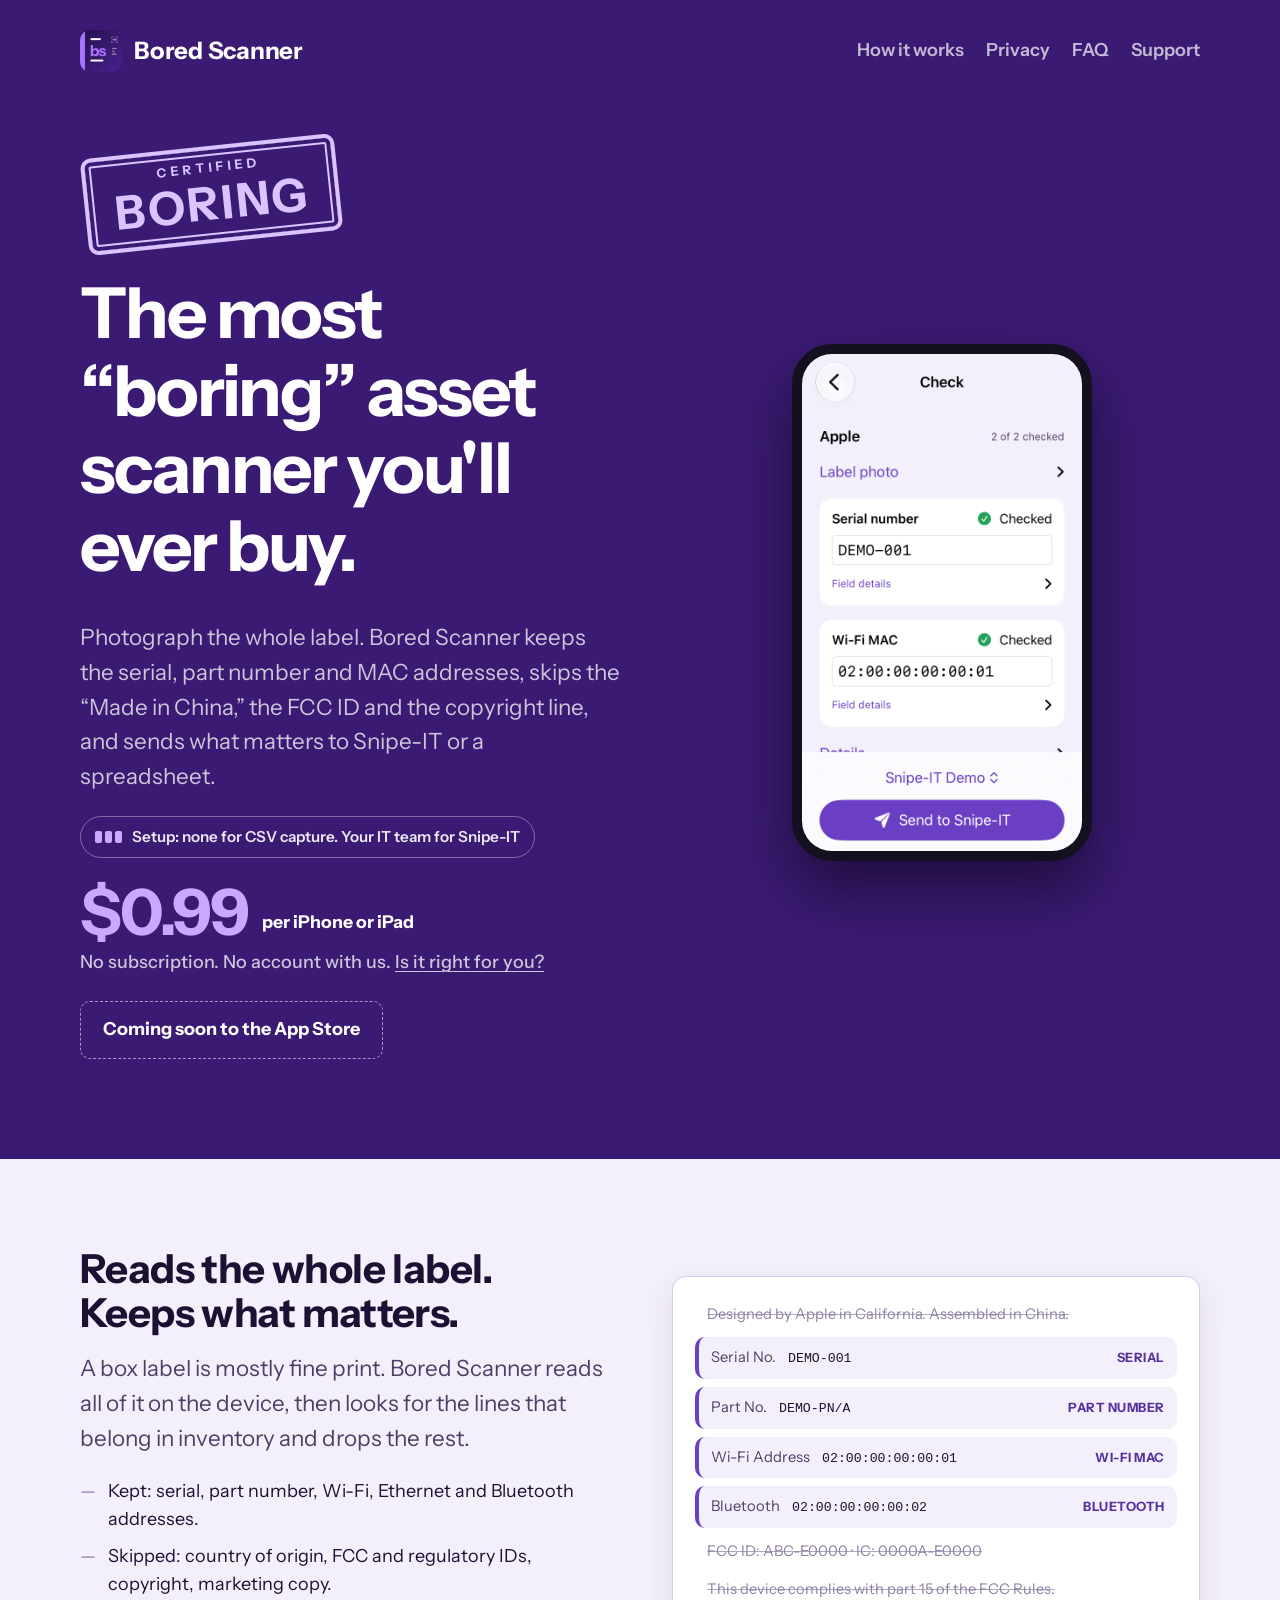
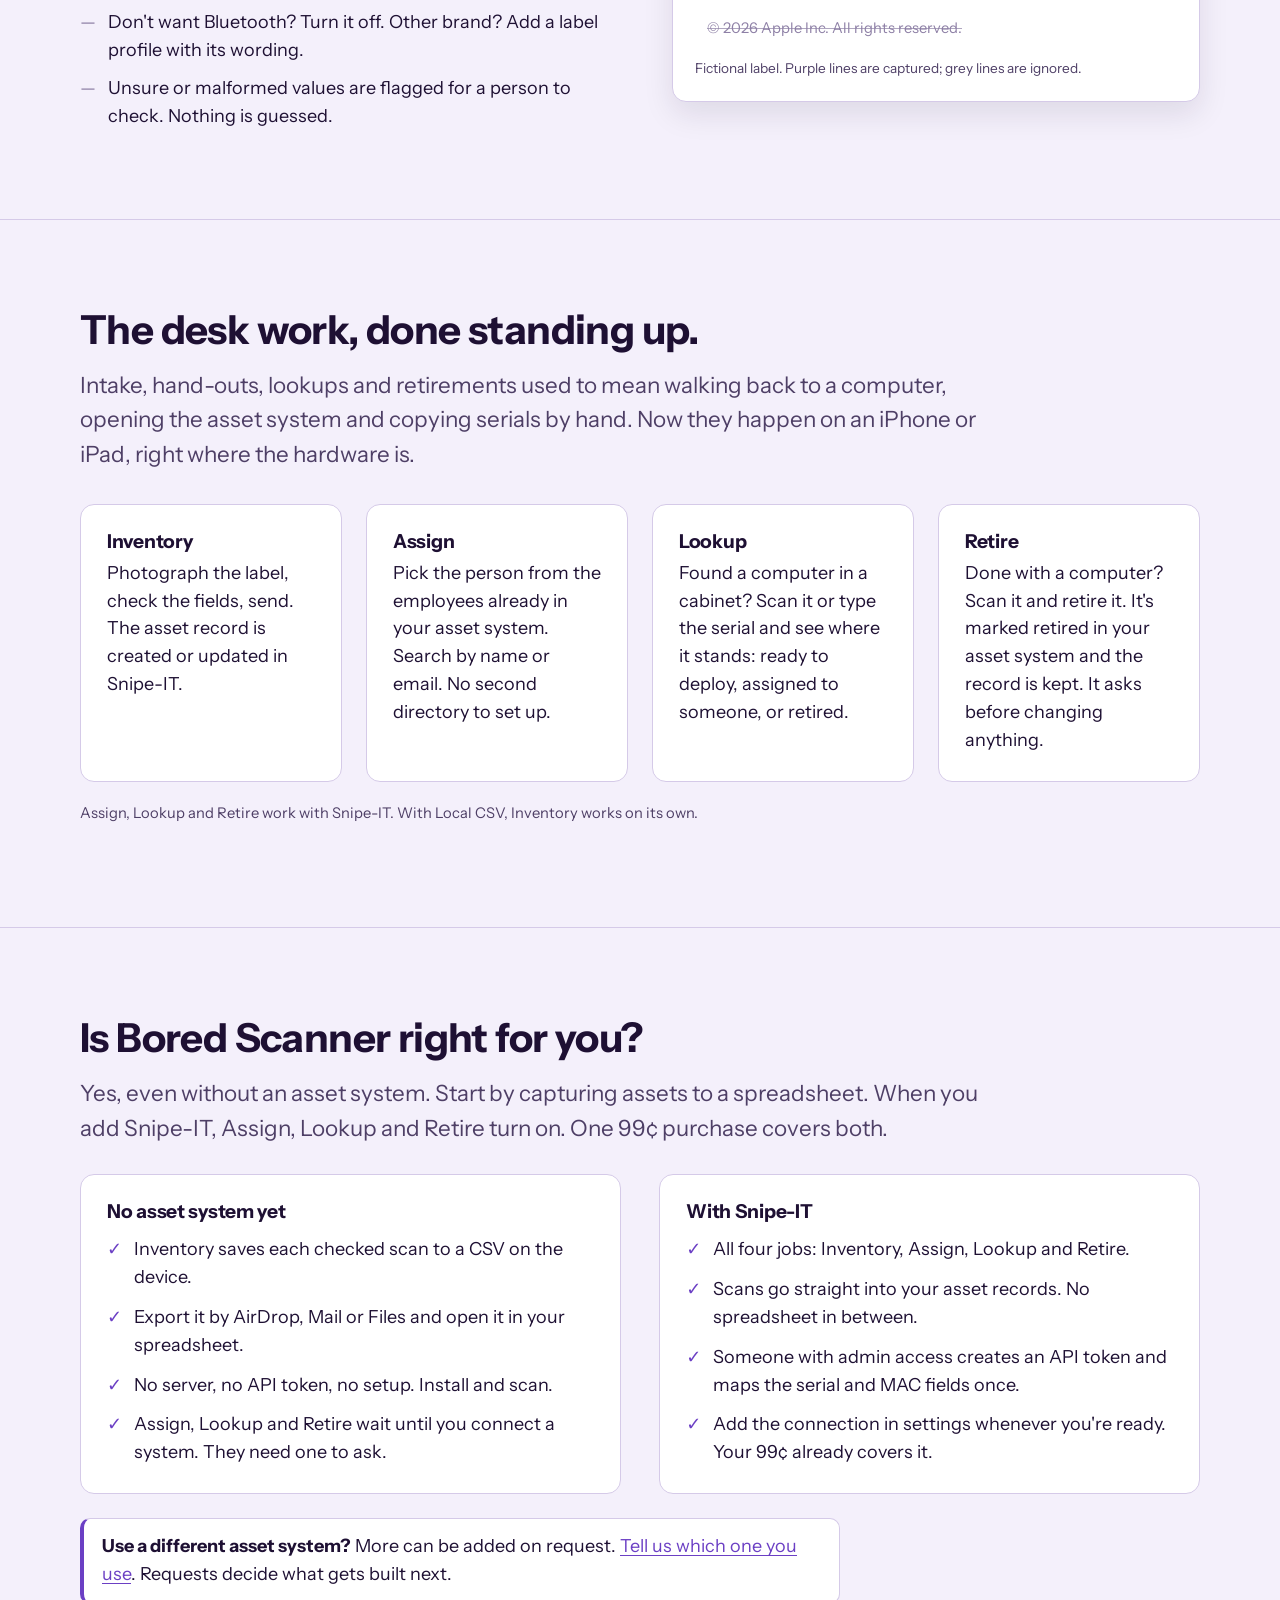
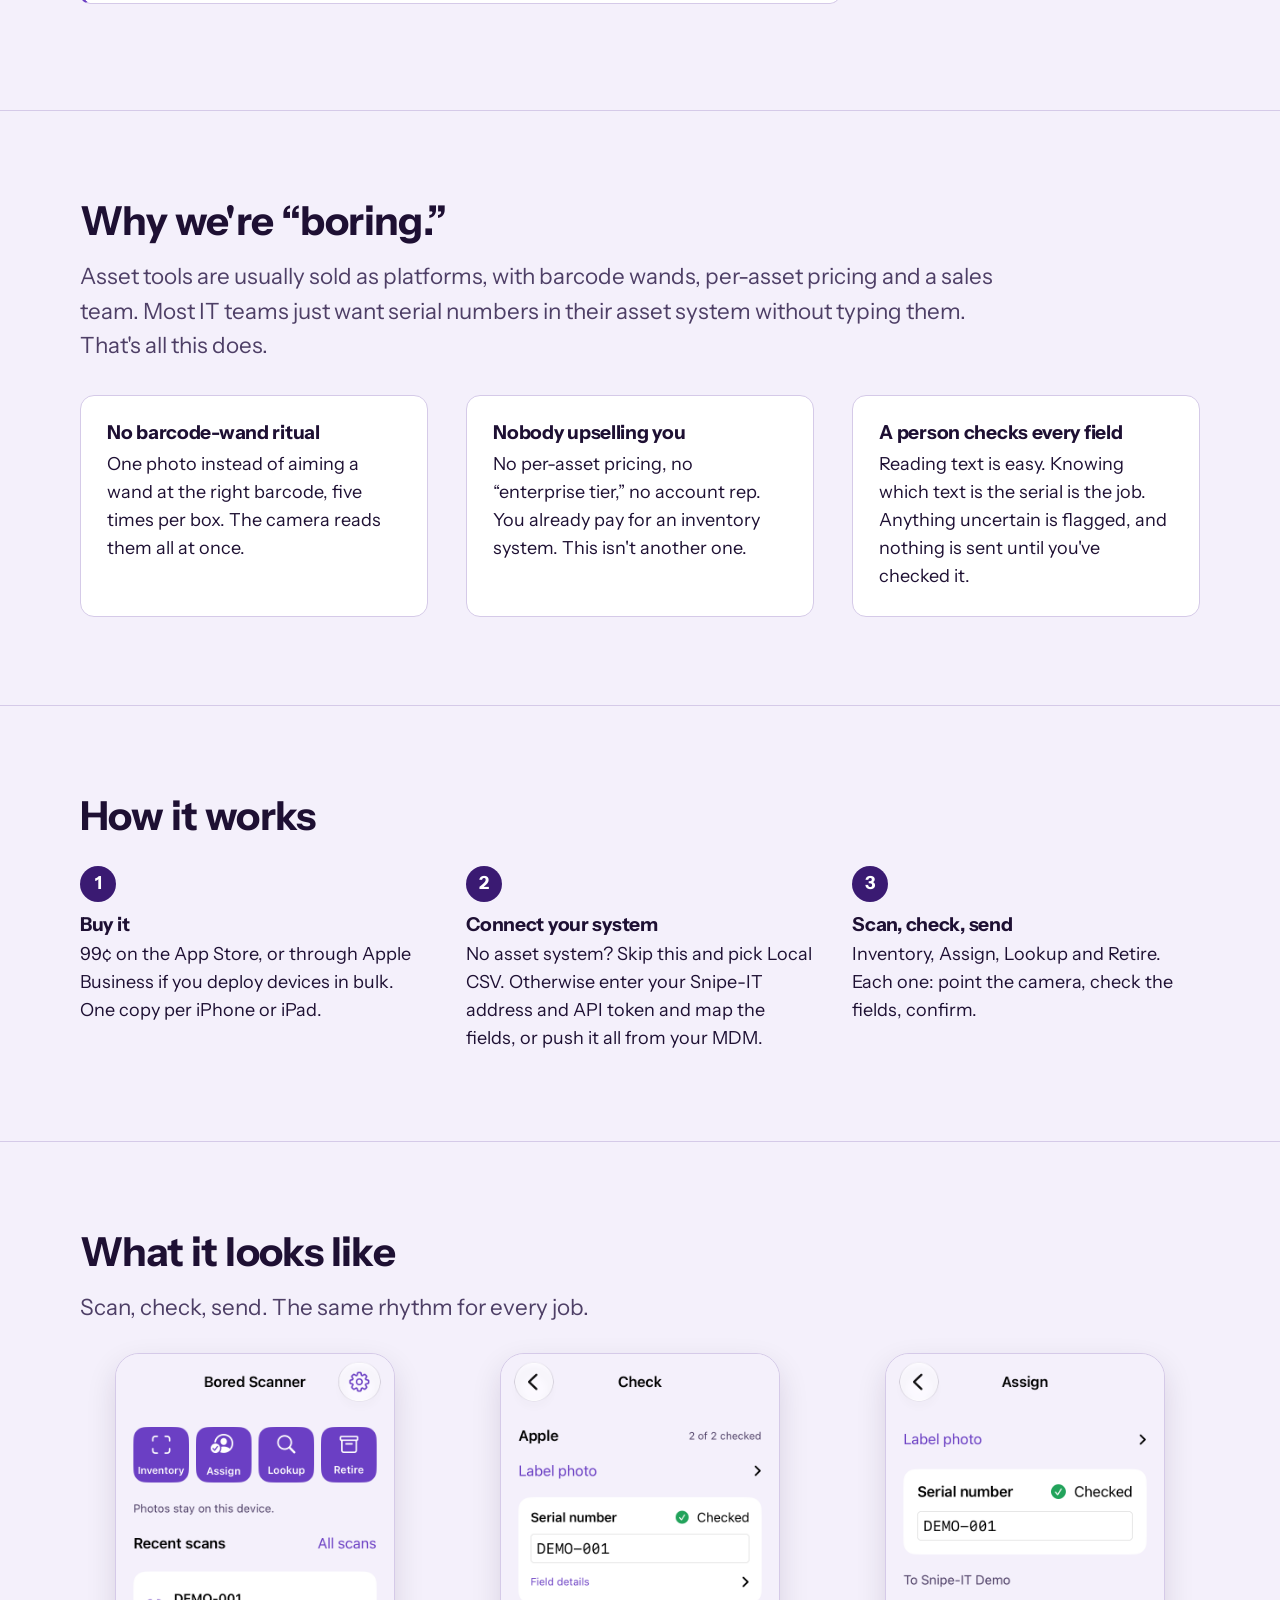
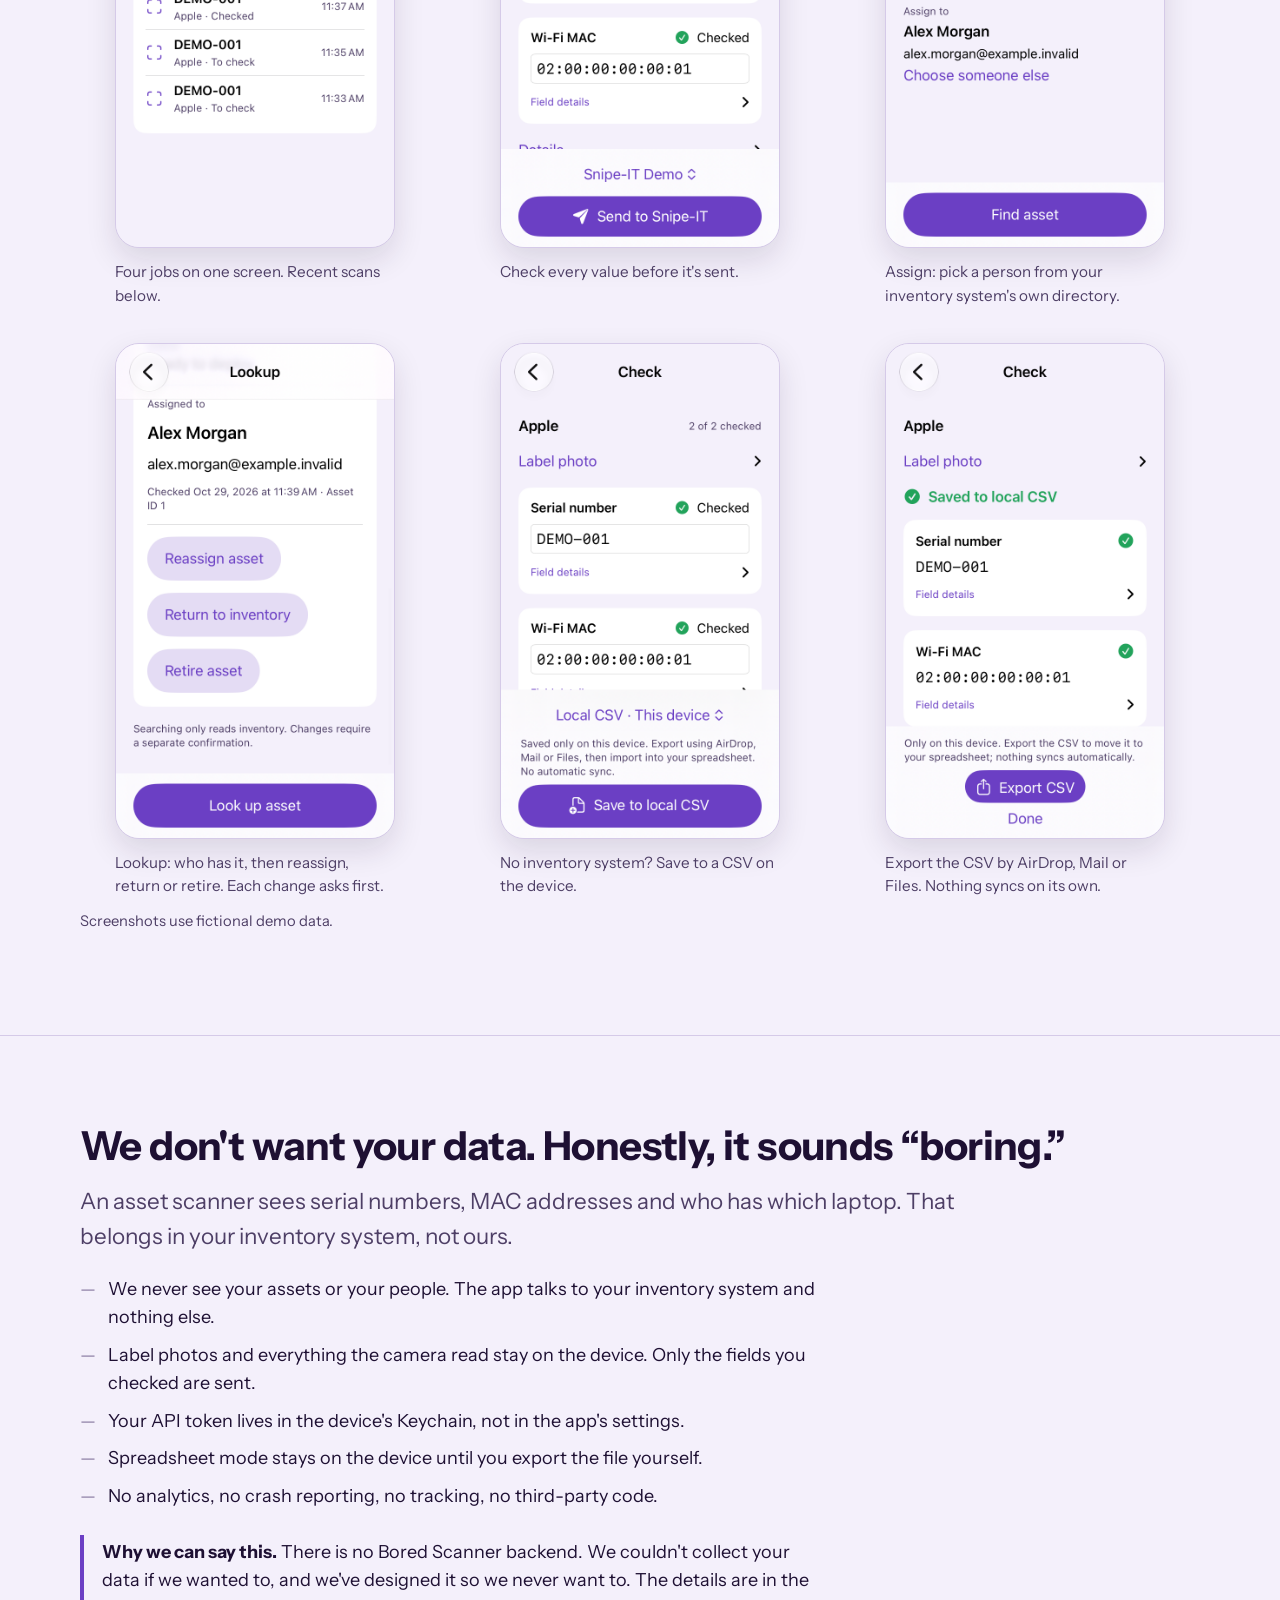
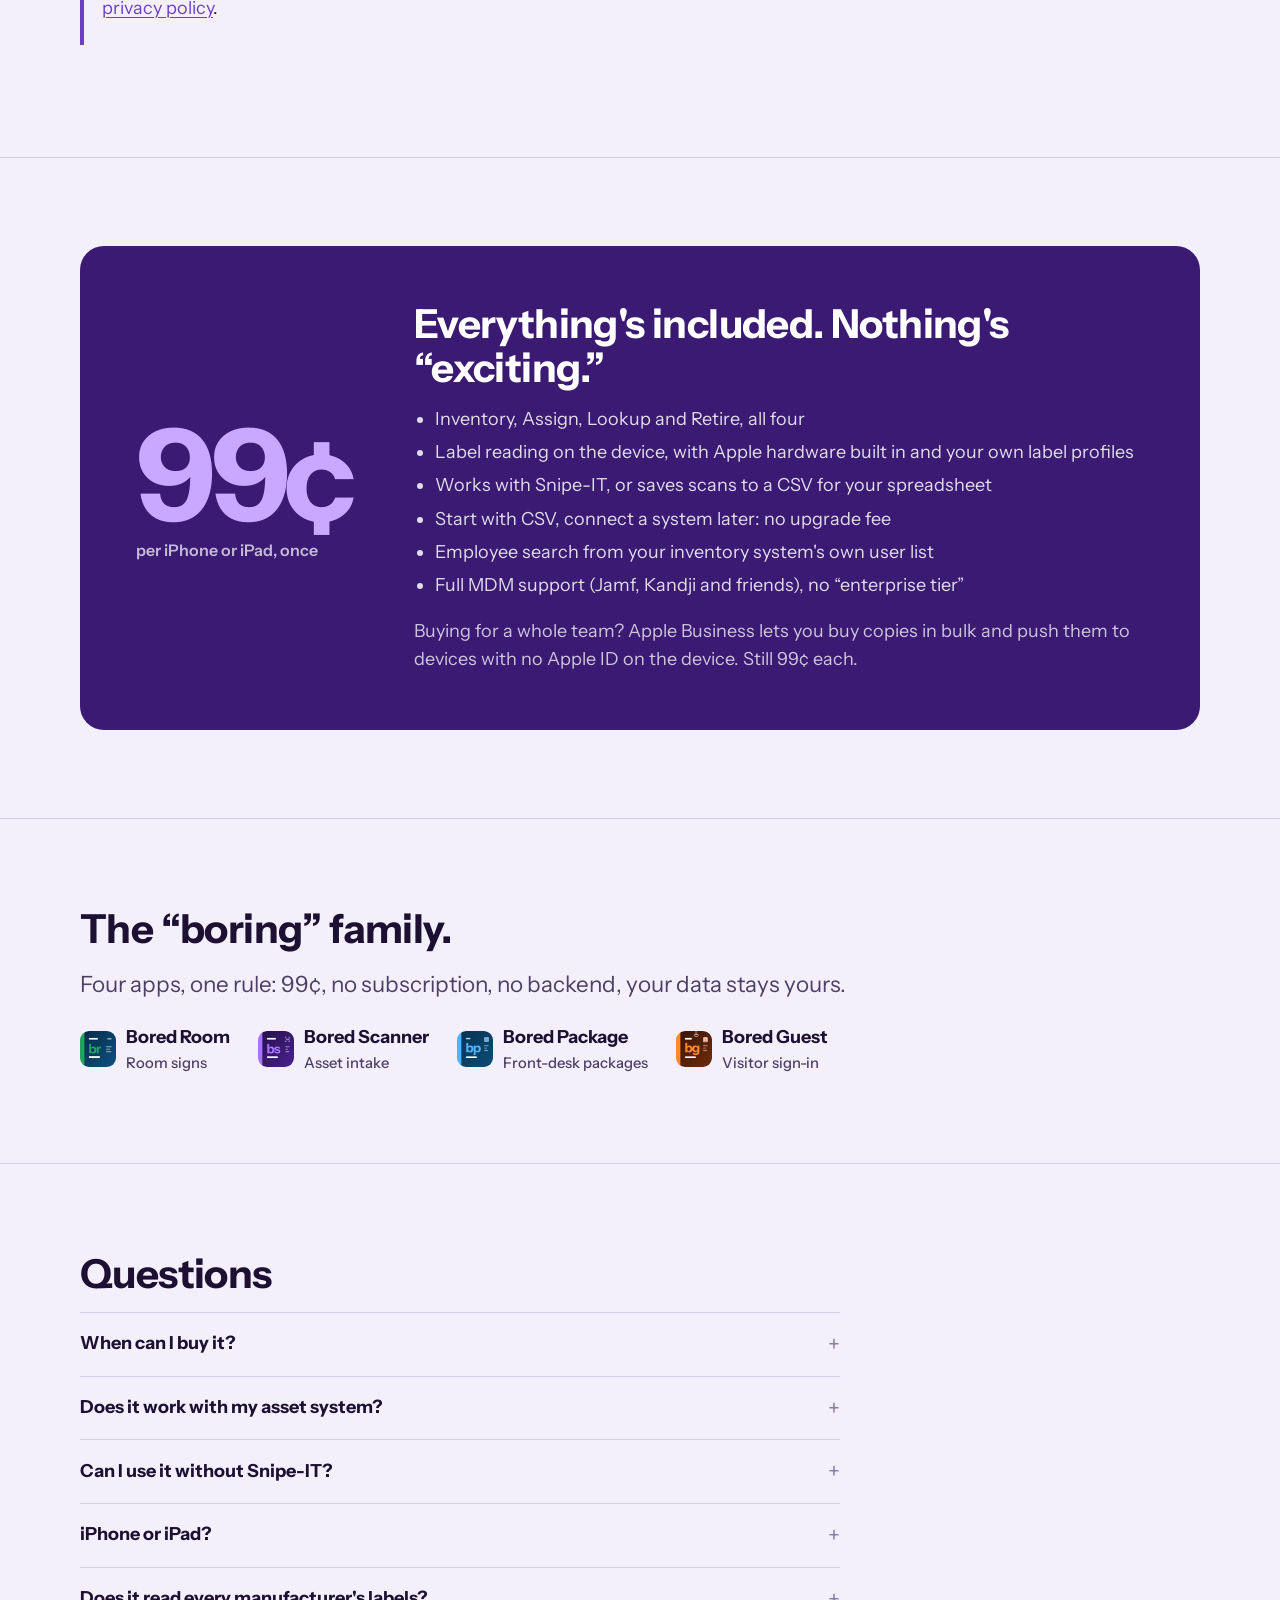
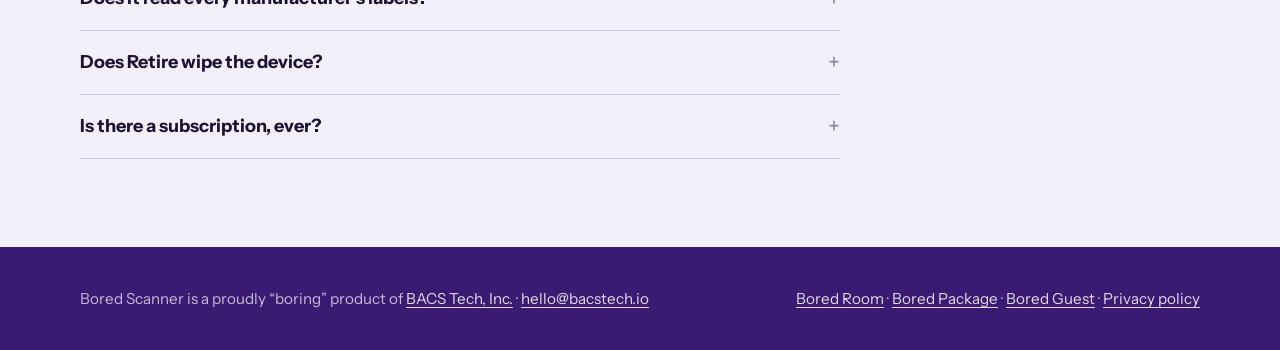
==== index.html @ 051311d1 "boredscanner.space: site as of 2026-10-29" ====
<!doctype html>
<html lang="en">
<head>
<meta charset="utf-8">
<meta name="viewport" content="width=device-width, initial-scale=1">
<title>Bored Scanner — the “boring” 99¢ asset scanner for iPhone and iPad</title>
<meta name="description" content="Photograph a device label. Bored Scanner keeps the serial, part number and MAC addresses, skips the fine print, and sends them to Snipe-IT or a spreadsheet. Proudly “boring”: 99¢, no subscription, no backend, no data collected.">
<meta property="og:type" content="website">
<meta property="og:site_name" content="Bored Scanner">
<meta property="og:url" content="https://boredscanner.space/">
<meta property="og:title" content="Bored Scanner — the “boring” 99¢ asset scanner for iPhone and iPad">
<meta property="og:description" content="Photograph a device label. Bored Scanner keeps the serial, part number and MAC addresses, skips the fine print, and sends them to Snipe-IT or a spreadsheet. Proudly “boring”: 99¢, no subscription, no backend, no data collected.">
<meta property="og:image" content="https://boredscanner.space/og-image.png">
<meta property="og:image:width" content="1200">
<meta property="og:image:height" content="630">
<meta property="og:image:alt" content="A device label with the serial and Wi-Fi MAC kept and the fine print crossed out, next to the headline The most boring asset scanner you&#x27;ll ever buy.">
<meta name="twitter:card" content="summary_large_image">
<meta name="theme-color" content="#3A1A72">
<link rel="preconnect" href="https://fonts.googleapis.com">
<link rel="preconnect" href="https://fonts.gstatic.com" crossorigin>
<link href="https://fonts.googleapis.com/css2?family=Instrument+Sans:wght@400;600;700&display=swap" rel="stylesheet">
<link rel="icon" type="image/png" sizes="64x64" href="favicon.png">
<link rel="apple-touch-icon" href="apple-touch-icon.png">
<link rel="stylesheet" href="style.css?v=4">
</head>
<body>

<header class="hero">
  <div class="wrap" style="display:block">
    <div class="top">
      <a class="brand" href="/"><img src="mark.png" alt="" width="30" height="30"> Bored Scanner</a>
      <nav class="nav">
        <a href="#how">How it works</a>
        <a href="#privacy">Privacy</a>
        <a href="#faq">FAQ</a>
        <a href="https://boredsoftware.space/support/scanner.html">Support</a>
      </nav>
    </div>
  </div>
  <div class="wrap" style="margin-top: clamp(24px, 5vw, 56px)">
    <div>
      <div class="stamp" role="img" aria-label="Certified boring"><span class="stamp-top">Certified</span><span class="stamp-main">Boring</span></div>
      <h1>The most “boring” asset scanner you'll ever buy.</h1>
      <p class="lede">Photograph the whole label. Bored Scanner keeps the serial, part number and MAC addresses, skips the “Made in China,” the FCC ID and the copyright line, and sends what matters to Snipe-IT or a spreadsheet.</p>
      <div class="setup-badge"><span class="lvl" aria-hidden="true"><i class="on"></i><i class="on"></i><i class="on"></i></span>Setup: none for CSV capture. Your IT team for Snipe-IT</div>
      <div class="price-tag"><b>$0.99</b><span class="per">per iPhone or iPad</span><span class="fine">No subscription. No account with us. <a href="#fit" style="color:inherit">Is it right for you?</a></span></div>
      <div class="cta-row">
        <span class="soon">Coming soon to the App Store</span>
      </div>
    </div>
    <figure class="phone"><img src="screens/02-check-and-send.png" width="320" height="568" alt="Bored Scanner review screen with a demo serial and Wi-Fi MAC marked Checked, a destination selector and Send to Snipe-IT."></figure>
  </div>
</header>

<main>

<section id="label">
  <div class="wrap label-split">
    <div>
      <h2>Reads the whole label. Keeps what matters.</h2>
      <p class="lede">A box label is mostly fine print. Bored Scanner reads all of it on the device, then looks for the lines that belong in inventory and drops the rest.</p>
      <ul class="nots">
        <li>Kept: serial, part number, Wi-Fi, Ethernet and Bluetooth addresses.</li>
        <li>Skipped: country of origin, FCC and regulatory IDs, copyright, marketing copy.</li>
        <li>Don't want Bluetooth? Turn it off. Other brand? Add a label profile with its wording.</li>
        <li>Unsure or malformed values are flagged for a person to check. Nothing is guessed.</li>
      </ul>
    </div>
    <figure class="label-card" aria-label="Example device label. Serial, part number, Wi-Fi and Bluetooth lines are kept; origin, FCC ID and copyright lines are skipped.">
      <div class="skip">Designed by Apple in California. Assembled in China.</div>
      <div class="keep"><span>Serial No.</span><code>DEMO-001</code><b>Serial</b></div>
      <div class="keep"><span>Part No.</span><code>DEMO-PN/A</code><b>Part number</b></div>
      <div class="keep"><span>Wi-Fi Address</span><code>02:00:00:00:00:01</code><b>Wi-Fi MAC</b></div>
      <div class="keep"><span>Bluetooth</span><code>02:00:00:00:00:02</code><b>Bluetooth</b></div>
      <div class="skip">FCC ID: ABC-E0000 · IC: 0000A-E0000</div>
      <div class="skip">This device complies with part 15 of the FCC Rules.</div>
      <div class="skip">© 2026 Apple Inc. All rights reserved.</div>
      <figcaption>Fictional label. Purple lines are captured; grey lines are ignored.</figcaption>
    </figure>
  </div>
</section>

<section id="jobs">
  <div class="wrap">
    <h2>The desk work, done standing up.</h2>
    <p class="lede">Intake, hand-outs, lookups and retirements used to mean walking back to a computer, opening the asset system and copying serials by hand. Now they happen on an iPhone or iPad, right where the hardware is.</p>
    <div class="grid-4">
      <div class="card">
        <h3>Inventory</h3>
        <p>Photograph the label, check the fields, send. The asset record is created or updated in Snipe-IT.</p>
      </div>
      <div class="card">
        <h3>Assign</h3>
        <p>Pick the person from the employees already in your asset system. Search by name or email. No second directory to set up.</p>
      </div>
      <div class="card">
        <h3>Lookup</h3>
        <p>Found a computer in a cabinet? Scan it or type the serial and see where it stands: ready to deploy, assigned to someone, or retired.</p>
      </div>
      <div class="card">
        <h3>Retire</h3>
        <p>Done with a computer? Scan it and retire it. It's marked retired in your asset system and the record is kept. It asks before changing anything.</p>
      </div>
    </div>
    <p class="small" style="margin-top:20px">Assign, Lookup and Retire work with Snipe-IT. With Local CSV, Inventory works on its own.</p>
  </div>
</section>

<section id="fit" class="fit">
  <div class="wrap">
    <h2>Is Bored Scanner right for you?</h2>
    <p class="lede">Yes, even without an asset system. Start by capturing assets to a spreadsheet. When you add Snipe-IT, Assign, Lookup and Retire turn on. One 99¢ purchase covers both.</p>
    <div class="grid-2">
      <div class="card yes">
        <h3>No asset system yet</h3>
        <ul>
          <li><span>Inventory saves each checked scan to a CSV on the device.</span></li>
          <li><span>Export it by AirDrop, Mail or Files and open it in your spreadsheet.</span></li>
          <li><span>No server, no API token, no setup. Install and scan.</span></li>
          <li><span>Assign, Lookup and Retire wait until you connect a system. They need one to ask.</span></li>
        </ul>
      </div>
      <div class="card yes">
        <h3>With Snipe-IT</h3>
        <ul>
          <li><span>All four jobs: Inventory, Assign, Lookup and Retire.</span></li>
          <li><span>Scans go straight into your asset records. No spreadsheet in between.</span></li>
          <li><span>Someone with admin access creates an API token and maps the serial and MAC fields once.</span></li>
          <li><span>Add the connection in settings whenever you're ready. Your 99¢ already covers it.</span></li>
        </ul>
      </div>
    </div>
    <div class="note" style="margin-top:24px">
      <p><strong>Use a different asset system?</strong> More can be added on request. <a href="mailto:hello@bacstech.io?subject=Bored%20Scanner%3A%20please%20add%20my%20asset%20system">Tell us which one you use</a>. Requests decide what gets built next.</p>
    </div>
  </div>
</section>

<section id="why">
  <div class="wrap">
    <h2>Why we're “boring.”</h2>
    <p class="lede">Asset tools are usually sold as platforms, with barcode wands, per-asset pricing and a sales team. Most IT teams just want serial numbers in their asset system without typing them. That's all this does.</p>
    <div class="grid-3" style="margin-top:32px">
      <div class="card">
        <h3>No barcode-wand ritual</h3>
        <p>One photo instead of aiming a wand at the right barcode, five times per box. The camera reads them all at once.</p>
      </div>
      <div class="card">
        <h3>Nobody upselling you</h3>
        <p>No per-asset pricing, no “enterprise tier,” no account rep. You already pay for an inventory system. This isn't another one.</p>
      </div>
      <div class="card">
        <h3>A person checks every field</h3>
        <p>Reading text is easy. Knowing which text is the serial is the job. Anything uncertain is flagged, and nothing is sent until you've checked it.</p>
      </div>
    </div>
  </div>
</section>

<section id="how">
  <div class="wrap">
    <h2>How it works</h2>
    <ol class="steps">
      <li>
        <h3>Buy it</h3>
        <p>99¢ on the App Store, or through Apple Business if you deploy devices in bulk. One copy per iPhone or iPad.</p>
      </li>
      <li>
        <h3>Connect your system</h3>
        <p>No asset system? Skip this and pick Local CSV. Otherwise enter your Snipe-IT address and API token and map the fields, or push it all from your MDM.</p>
      </li>
      <li>
        <h3>Scan, check, send</h3>
        <p>Inventory, Assign, Lookup and Retire. Each one: point the camera, check the fields, confirm.</p>
      </li>
    </ol>
  </div>
</section>

<section id="screens">
  <div class="wrap">
    <h2>What it looks like</h2>
    <p class="lede">Scan, check, send. The same rhythm for every job.</p>
    <ul class="shots">
      <li><img src="screens/01-home.png" width="320" height="568" loading="lazy" alt="Bored Scanner home screen with four purple buttons, Inventory, Assign, Lookup and Retire, and demo recent scans."><p>Four jobs on one screen. Recent scans below.</p></li>
      <li><img src="screens/02-check-and-send.png" width="320" height="568" loading="lazy" alt="Review screen with a demo serial and Wi-Fi MAC marked Checked and a Send to Snipe-IT button."><p>Check every value before it's sent.</p></li>
      <li><img src="screens/03-assign.png" width="320" height="568" loading="lazy" alt="Assign screen with a checked demo serial and a fictional employee selected."><p>Assign: pick a person from your inventory system's own directory.</p></li>
      <li><img src="screens/05-lookup-actions.png" width="320" height="568" loading="lazy" alt="Lookup result for a demo laptop with a fictional assignee and buttons to reassign, return to inventory or retire."><p>Lookup: who has it, then reassign, return or retire. Each change asks first.</p></li>
      <li><img src="screens/06-local-csv.png" width="320" height="568" loading="lazy" alt="Review screen with Local CSV selected, a local-only notice and a Save to local CSV button."><p>No inventory system? Save to a CSV on the device.</p></li>
      <li><img src="screens/07-export-csv.png" width="320" height="568" loading="lazy" alt="Saved local CSV screen with demo fields and an Export CSV button."><p>Export the CSV by AirDrop, Mail or Files. Nothing syncs on its own.</p></li>
    </ul>
    <p class="small">Screenshots use fictional demo data.</p>
  </div>
</section>

<section id="privacy">
  <div class="wrap">
    <h2>We don't want your data. Honestly, it sounds “boring.”</h2>
    <p class="lede">An asset scanner sees serial numbers, MAC addresses and who has which laptop. That belongs in your inventory system, not ours.</p>
    <ul class="nots">
      <li>We never see your assets or your people. The app talks to your inventory system and nothing else.</li>
      <li>Label photos and everything the camera read stay on the device. Only the fields you checked are sent.</li>
      <li>Your API token lives in the device's Keychain, not in the app's settings.</li>
      <li>Spreadsheet mode stays on the device until you export the file yourself.</li>
      <li>No analytics, no crash reporting, no tracking, no third-party code.</li>
    </ul>
    <div class="plain">
      <p><strong>Why we can say this.</strong> There is no Bored Scanner backend. We couldn't collect your data if we wanted to, and we've designed it so we never want to. The details are in the <a href="privacy.html">privacy policy</a>.</p>
    </div>
  </div>
</section>

<section id="pricing">
  <div class="wrap">
    <div class="pricing">
      <div class="big">99¢<small>per iPhone or iPad, once</small></div>
      <div>
        <h2 style="color:#fff">Everything's included. Nothing's “exciting.”</h2>
        <ul>
          <li>Inventory, Assign, Lookup and Retire, all four</li>
          <li>Label reading on the device, with Apple hardware built in and your own label profiles</li>
          <li>Works with Snipe-IT, or saves scans to a CSV for your spreadsheet</li>
          <li>Start with CSV, connect a system later: no upgrade fee</li>
          <li>Employee search from your inventory system's own user list</li>
          <li>Full MDM support (Jamf, Kandji and friends), no “enterprise tier”</li>
        </ul>
        <p style="margin:18px 0 0">Buying for a whole team? Apple Business lets you buy copies in bulk and push them to devices with no Apple ID on the device. Still 99¢ each.</p>
      </div>
    </div>
  </div>
</section>

<section id="family">
  <div class="wrap">
    <h2>The “boring” family.</h2>
    <p class="lede">Four apps, one rule: 99¢, no subscription, no backend, your data stays yours.</p>
    <ul class="family">
      <li><a href="https://boredroom.space"><img src="family-boredroom.png" alt="" width="36" height="36"><span>Bored Room<small>Room signs</small></span></a></li>
      <li><a href="https://boredscanner.space" aria-current="page"><img src="family-boredscanner.png" alt="" width="36" height="36"><span>Bored Scanner<small>Asset intake</small></span></a></li>
      <li><a href="https://boredpackage.space"><img src="family-boredpackage.png" alt="" width="36" height="36"><span>Bored Package<small>Front-desk packages</small></span></a></li>
      <li><a href="https://boredguest.space"><img src="family-boredguest.png" alt="" width="36" height="36"><span>Bored Guest<small>Visitor sign-in</small></span></a></li>
    </ul>
  </div>
</section>

<section id="faq">
  <div class="wrap">
    <h2>Questions</h2>
    <details>
      <summary>When can I buy it?</summary>
      <p>Soon. Bored Scanner is finishing testing before it goes to the App Store.</p>
    </details>
    <details>
      <summary>Does it work with my asset system?</summary>
      <p>Snipe-IT today, plus Local CSV for any spreadsheet. Other asset systems are added on request. <a href="mailto:hello@bacstech.io?subject=Bored%20Scanner%3A%20please%20add%20my%20asset%20system">Tell us which one you use</a>.</p>
    </details>
    <details>
      <summary>Can I use it without Snipe-IT?</summary>
      <p>Yes. Pick Local CSV and Inventory saves each checked scan to a CSV file on the device. Export it to a Mac or PC and open it in your spreadsheet. Assign, Lookup and Retire need an asset system to ask, so they switch on when you connect Snipe-IT. That costs nothing extra.</p>
    </details>
    <details>
      <summary>iPhone or iPad?</summary>
      <p>Either. One app runs on both. An iPhone is easier to carry down a pallet; an iPad works fine on a receiving bench.</p>
    </details>
    <details>
      <summary>Does it read every manufacturer's labels?</summary>
      <p>Apple's labels are built in. For anything else, add a label profile in settings: tell it what the serial and MAC lines are called on that box, and it looks for those. Whatever it isn't sure of gets flagged for you to check.</p>
    </details>
    <details>
      <summary>Does Retire wipe the device?</summary>
      <p>No. Retire marks the asset retired in your inventory system and keeps its record. Wiping and disposal stay with your MDM and your recycler.</p>
    </details>
    <details>
      <summary>Is there a subscription, ever?</summary>
      <p>No. 99¢ buys the app. Updates are free. There's no server to pay for, so there's nothing to charge you for.</p>
    </details>
  </div>
</section>

</main>

<footer>
  <div class="wrap">
    <div>Bored Scanner is a proudly “boring” product of <a href="https://www.bacstech.io">BACS Tech, Inc.</a> &middot; <a href="mailto:hello@bacstech.io">hello@bacstech.io</a></div>
    <div><a href="https://boredroom.space">Bored Room</a> &middot; <a href="https://boredpackage.space">Bored Package</a> &middot; <a href="https://boredguest.space">Bored Guest</a> &middot; <a href="privacy.html">Privacy policy</a></div>
  </div>
</footer>

</body>
</html>
---- style.css ----
/* Bored Scanner — boredscanner.space
   Palette: Violet, "Grimace" purple accent. Swap the tokens below to re-skin the whole site. */

:root {
  --paper: #F4F0FB;
  --paper-2: #E7DEF6;
  --ink: #1E1033;
  --ink-2: #4E3F66;
  --midnight: #3A1A72;
  --midnight-2: #4A2290;
  --ocean: #6B3FC4;         /* links, ~6:1 on paper */
  --accent: #6B3FC4;        /* buttons, price */
  --accent-ink: #55309E;
  --price: #C9A8FF;         /* price on the dark hero, ~6.7:1 on midnight */
  --free: #22A35B;          /* status: valid, always green */
  --busy: #E24850;          /* status: needs a look, always red */
  --board-a: #24104A;       /* screen mock gradient */
  --board-b: #4A2290;
  --plum: #6B3FC4;
  --chrome: #D5CAE8;
  --steel: #8E80A6;
  --white: #FFFFFF;
  --dot: #A774FF;          /* icon band color, primary button in the mock */

  --font: "Instrument Sans", "Avenir Next", "Helvetica Neue", system-ui, sans-serif;
  --measure: 62ch;
  --gutter: clamp(16px, 4vw, 40px);
  --radius: 14px;
}

* { box-sizing: border-box; }
html { scroll-behavior: smooth; }
@media (prefers-reduced-motion: reduce) { html { scroll-behavior: auto; } }

body {
  margin: 0;
  font-family: var(--font);
  font-size: 18px;
  line-height: 1.55;
  color: var(--ink);
  background: var(--paper);
  -webkit-font-smoothing: antialiased;
}

a { color: var(--ocean); text-decoration-thickness: 1px; text-underline-offset: 3px; }
a:hover { color: var(--ink); }
:focus-visible { outline: 3px solid var(--accent); outline-offset: 3px; border-radius: 4px; }

h1, h2, h3 { line-height: 1.1; letter-spacing: -0.015em; margin: 0 0 0.4em; font-weight: 700; }
h1 { font-size: clamp(2.4rem, 6vw, 4.4rem); font-weight: 800; letter-spacing: -0.03em; }
h2 { font-size: clamp(1.7rem, 3.4vw, 2.5rem); }
h3 { font-size: 1.2rem; }
p { margin: 0 0 1em; max-width: var(--measure); }
.lede { font-size: clamp(1.15rem, 2vw, 1.4rem); color: var(--ink-2); }
small, .small { font-size: 0.92rem; color: var(--ink-2); }

.wrap { width: min(1120px, 100% - 2 * var(--gutter)); margin-inline: auto; }

/* Header */
.top {
  display: flex; align-items: center; justify-content: space-between;
  flex-wrap: wrap; row-gap: 10px;
  padding: 18px 0;
}
.brand { display: flex; align-items: center; gap: 12px; font-weight: 800; text-decoration: none; color: inherit; font-size: 1.5rem; letter-spacing: -0.01em; white-space: nowrap; }
.brand img { width: 42px; height: 42px; border-radius: 10px; display: block; }
@media (max-width: 560px) { .brand { font-size: 1.25rem; gap: 10px; } .brand img { width: 34px; height: 34px; } }
.nav { display: flex; flex-wrap: wrap; gap: 22px; font-weight: 600; }
.nav a { text-decoration: none; color: var(--ink-2); }
.nav a:hover, .nav a[aria-current] { color: var(--ink); }
.nav a { white-space: nowrap; }
@media (max-width: 560px) { .nav { gap: 14px; font-size: .9rem; } }

/* Hero */
.hero {
  background: var(--midnight);
  color: var(--white);
  padding: clamp(4px, 1vw, 12px) 0 clamp(48px, 8vw, 100px);
  overflow: hidden;
}
.hero .wrap { display: grid; grid-template-columns: 1.05fr 1fr; gap: clamp(24px, 5vw, 64px); align-items: center; }
@media (max-width: 860px) { .hero .wrap { grid-template-columns: 1fr; } }
.hero h1 { margin-bottom: 0.5em; }
.hero .lede { color: rgba(255,255,255,.75); }
.hero .top { color: var(--white); }
.hero .nav a { color: rgba(255,255,255,.7); }
.hero .nav a:hover { color: var(--white); }

/* Price: the number is the headline, the unit beside it, the fine print under. No box. */
.price-tag { display: grid; grid-template-columns: auto 1fr; column-gap: 14px; align-items: end; margin: 4px 0 24px; }
.price-tag b { grid-row: 1; font-size: clamp(3rem, 9vw, 4rem); line-height: .9; font-weight: 800; color: var(--price); letter-spacing: -0.03em; }
.price-tag .per { grid-row: 1; font-size: 1.1rem; font-weight: 700; padding-bottom: .35em; }
.price-tag .fine { grid-column: 1 / -1; margin-top: 8px; font-weight: 500; color: rgba(255,255,255,.75); }

.cta { display: inline-flex; align-items: center; gap: 10px; background: var(--accent); color: var(--white); font-weight: 700; text-decoration: none; padding: 14px 22px; border-radius: 10px; }
.cta:hover { background: var(--accent-ink); color: var(--white); }
.cta.ghost { background: transparent; color: inherit; border: 1.5px solid currentColor; }
.cta.ghost:hover { background: rgba(255,255,255,.06); }
.cta-row { display: flex; gap: 12px; flex-wrap: wrap; align-items: center; }

/* The board mock. This is the hero: it's what you're buying. */
.board {
  aspect-ratio: 4 / 3;
  background: linear-gradient(135deg, var(--board-a), var(--board-b));
  border-radius: 22px;
  border: 10px solid #1B1F2B;
  box-shadow: 0 30px 60px rgba(0,0,0,.45), inset 0 0 0 1px rgba(255,255,255,.06);
  position: relative; overflow: hidden;
  display: grid; grid-template-columns: 12px 1fr;
  font-family: var(--font);
}
.board .band { background: var(--free); }
.board.busy .band { background: var(--busy); }
.board .face { padding: 7% 7% 6%; display: grid; grid-template-rows: auto 1fr auto; color: var(--white); }
.board .room { display: flex; justify-content: space-between; font-weight: 600; font-size: clamp(.8rem, 1.6vw, 1.1rem); }
.board .room span:last-child { opacity: .65; font-weight: 400; font-variant-numeric: tabular-nums; }
.board .state { align-self: center; }
.board .state b { display: block; font-size: clamp(3rem, 9vw, 6rem); font-weight: 800; letter-spacing: -0.04em; color: var(--free); line-height: 1; }
.board.busy .state b { color: var(--busy); }
.board .state span { display: block; font-size: clamp(1rem, 2.4vw, 1.6rem); font-weight: 600; margin-top: .3em; }
.board .state small { display: block; opacity: .65; font-size: clamp(.75rem, 1.5vw, 1rem); color: inherit; }
.board .later { font-size: clamp(.7rem, 1.3vw, .9rem); opacity: .7; display: grid; gap: 2px; }
.board .later b { font-weight: 600; opacity: 1; }
.board .tab { position: absolute; right: 0; bottom: 0; width: 44px; height: 30px; background: rgba(255,255,255,.1); border-top-left-radius: 20px; }

/* Sections */
section { padding: clamp(48px, 7vw, 88px) 0; }
section + section { border-top: 1px solid var(--chrome); }
.eyebrow-free { color: var(--accent-ink); font-weight: 700; }

.grid-3 { display: grid; grid-template-columns: repeat(3, 1fr); gap: clamp(20px, 3vw, 40px); }
.grid-2 { display: grid; grid-template-columns: repeat(2, 1fr); gap: clamp(20px, 3vw, 40px); }
.grid-4 { display: grid; grid-template-columns: repeat(4, minmax(0, 1fr)); gap: clamp(16px, 2vw, 24px); margin-top: 32px; }
@media (max-width: 1000px) { .grid-4 { grid-template-columns: repeat(2, minmax(0, 1fr)); } }
@media (max-width: 560px) { .grid-4 { grid-template-columns: 1fr; } }
@media (max-width: 760px) { .grid-3, .grid-2 { grid-template-columns: 1fr; } }

.steps { counter-reset: step; display: grid; grid-template-columns: repeat(3, 1fr); gap: clamp(20px, 3vw, 40px); margin: 28px 0 0; padding: 0; list-style: none; }
@media (max-width: 760px) { .steps { grid-template-columns: 1fr; } }
.steps li { position: relative; padding-top: 48px; }
.steps li::before {
  counter-increment: step; content: counter(step);
  position: absolute; top: 0; left: 0;
  width: 36px; height: 36px; border-radius: 50%;
  background: var(--midnight); color: var(--white);
  display: grid; place-items: center; font-weight: 800;
}
.steps h3 { margin-bottom: .3em; }
.steps p { margin: 0; }

.card { background: var(--white); border: 1px solid var(--chrome); border-radius: var(--radius); padding: 26px; }
.card h3 { margin-top: 0; }
.card p:last-child { margin-bottom: 0; }

/* Privacy block: the list of what isn't collected is the point */
.nots { list-style: none; padding: 0; margin: 20px 0 0; display: grid; gap: 10px; max-width: var(--measure); }
.nots li { display: flex; gap: 12px; align-items: baseline; }
.nots li::before { content: "—"; color: var(--steel); flex: none; }

.plain { border-left: 4px solid var(--plum); padding: 4px 0 4px 18px; margin: 24px 0; max-width: var(--measure); }

/* Pricing */
.pricing { background: var(--midnight); color: var(--white); border-radius: 24px; padding: clamp(28px, 5vw, 56px); display: grid; grid-template-columns: auto 1fr; gap: clamp(24px, 5vw, 64px); align-items: center; }
@media (max-width: 760px) { .pricing { grid-template-columns: 1fr; } }
.pricing .big { font-size: clamp(4rem, 12vw, 8rem); font-weight: 800; line-height: .9; letter-spacing: -0.05em; color: var(--price); }
.pricing .big small { display: block; font-size: 1rem; color: rgba(255,255,255,.7); font-weight: 600; letter-spacing: 0; margin-top: 10px; }
.pricing ul { margin: 0; padding-left: 1.2em; color: rgba(255,255,255,.85); }
.pricing li { margin: .3em 0; }
.pricing p { color: rgba(255,255,255,.75); }

/* FAQ */
details { border-top: 1px solid var(--chrome); padding: 14px 0; max-width: 760px; }
details:last-of-type { border-bottom: 1px solid var(--chrome); }
summary { cursor: pointer; font-weight: 700; list-style: none; display: flex; justify-content: space-between; align-items: center; }
summary::-webkit-details-marker { display: none; }
summary::after { content: "+"; color: var(--steel); font-weight: 400; font-size: 1.4rem; }
details[open] summary::after { content: "–"; }
details p { margin: 12px 0 0; }

/* Footer */
footer { background: var(--midnight); color: rgba(255,255,255,.7); padding: 40px 0; font-size: .95rem; }
footer .wrap { display: flex; justify-content: space-between; gap: 20px; flex-wrap: wrap; }
footer a { color: rgba(255,255,255,.85); }
footer a:hover { color: var(--white); }

/* Article pages (privacy, setup) */
.article { padding: clamp(36px, 6vw, 72px) 0; }
.article h1 { font-size: clamp(2rem, 5vw, 3.2rem); }
.article h2 { font-size: 1.5rem; margin-top: 2em; }
.article ul, .article ol { max-width: var(--measure); padding-left: 1.3em; }
.article li { margin: .35em 0; }
.article code { background: var(--paper-2); padding: 2px 6px; border-radius: 5px; font-size: .92em; }
.article .updated { color: var(--ink-2); font-size: .95rem; }
.article table { border-collapse: collapse; margin: 1em 0; max-width: 760px; width: 100%; font-size: .95rem; }
.article th, .article td { text-align: left; padding: 10px 12px; border-bottom: 1px solid var(--chrome); vertical-align: top; }
.article th { color: var(--ink-2); font-weight: 600; }

/* Setup chooser */
.paths { display: grid; grid-template-columns: repeat(3, 1fr); gap: 20px; margin-top: 28px; }
@media (max-width: 820px) { .paths { grid-template-columns: 1fr; } }
.path { display: block; text-decoration: none; color: inherit; background: var(--white); border: 1px solid var(--chrome); border-radius: var(--radius); padding: 24px; }
.path:hover { border-color: var(--ocean); color: inherit; }
.path h3 { margin: 0 0 6px; }
.path .who { color: var(--accent-ink); font-weight: 600; font-size: .95rem; margin-bottom: 10px; }
.path p { margin: 0; font-size: .98rem; color: var(--ink-2); }
.path .time { margin-top: 14px; font-size: .9rem; color: var(--steel); }

/* Callouts */
.note { background: var(--white); border: 1px solid var(--chrome); border-left: 4px solid var(--accent); border-radius: 10px; padding: 14px 18px; margin: 18px 0; max-width: 760px; }
.note p { margin: 0; }
.note p + p { margin-top: 8px; }
.print-hint { color: var(--steel); font-size: .9rem; }
/* Prerequisite checklist: real boxes, so it prints as a to-do */
.checklist { list-style: none; padding-left: 0 !important; max-width: 760px; }
.checklist li { position: relative; padding-left: 32px; margin: .5em 0; }
.checklist li::before { content: ""; position: absolute; left: 0; top: .2em; width: 16px; height: 16px; border: 2px solid var(--steel); border-radius: 4px; }
.part { color: var(--accent-ink); font-weight: 600; font-size: .85rem; letter-spacing: .04em; text-transform: uppercase; margin: 2.4em 0 -.6em; }
.part + h2 { margin-top: .6em; }
pre { background: var(--midnight); color: #E6EEF5; padding: 16px 18px; border-radius: 10px; overflow-x: auto; font-size: .88rem; line-height: 1.5; max-width: 760px; }
.article h3 { margin-top: 1.6em; }

/* Print: hand this to the office admin */
@media print {
  .top, footer, .print-hint, .cta, .cta-row { display: none !important; }
  body { background: #fff; color: #000; font-size: 11.5pt; }
  .article { padding: 0; }
  a { color: #000; text-decoration: none; }
  .article a[href^="http"]::after { content: " (" attr(href) ")"; font-size: .85em; color: #444; }
  .note { border-color: #999; break-inside: avoid; }
  pre { background: #f2f2f2; color: #000; border: 1px solid #ccc; }
  table { break-inside: avoid; }
  h2 { break-after: avoid; }
  ol, ul { break-inside: avoid; }
}

/* Embedded PDF (mounting checklist) */
.pdf-embed { max-width: 900px; border: 1px solid var(--chrome); border-radius: var(--radius); overflow: hidden; background: var(--white); }
.pdf-embed object { display: block; }
@media (max-width: 760px) { .pdf-embed { display: none; } }
@media print { .pdf-embed { display: none !important; } }

/* Long scope URLs and IDs wrap on phones */
.article td code, .article p code, .article li code { overflow-wrap: anywhere; }
/* Config keys and values are copied exactly into MDM consoles: never break them mid-word.
   (overflow-wrap: anywhere above lets the browser shrink a column to ~3 letters.) */
.article table.keys td:nth-child(-n+3) code { white-space: nowrap; overflow-wrap: normal; }
/* Phones: the keys table swipes sideways; give it room so the last column isn't a sliver. */
@media (max-width: 760px) { .article table.keys > tbody { display: table; width: 100%; min-width: 720px; } }
/* Phones: the setup-card heading keeps its own spacing (.article h3 would push it down),
   and a table too wide for the screen scrolls inside itself instead of moving the whole page. */
.article .path h3 { margin-top: 0; }
@media (max-width: 760px) { .article table { display: block; overflow-x: auto; -webkit-overflow-scrolling: touch; } }

/* Hero stamp: "Certified boring" */
.stamp {
  --stamp: #D9C4FF;
  display: inline-flex; flex-direction: column; align-items: center;
  color: var(--stamp);
  border: 4px solid var(--stamp);
  border-radius: 10px;
  box-shadow: inset 0 0 0 4px var(--midnight), inset 0 0 0 6px var(--stamp);
  padding: 12px 26px 10px;
  margin: 0 0 32px 4px;
  transform: rotate(-6deg);
  text-transform: uppercase; text-align: center; line-height: 1;
  font-weight: 800;
}
.stamp-top, .stamp-bottom { font-size: .8rem; letter-spacing: .32em; font-weight: 700; }
.stamp-main { font-size: clamp(2rem, 4.2vw, 2.9rem); letter-spacing: .06em; margin: 6px 0 2px; }
@media (max-width: 560px) { .stamp { padding: 10px 18px 8px; } .stamp-top, .stamp-bottom { font-size: .7rem; } }
@media print { .stamp { color: #000; border-color: #000; box-shadow: none; } }

/* Kiosk screen mock in the hero (replaces Room's .board). */
.screen { aspect-ratio: 4 / 3; background: linear-gradient(135deg, var(--board-a), var(--board-b)); border-radius: 22px;
  border: 10px solid #1B1F2B; box-shadow: 0 30px 60px rgba(0,0,0,.45), inset 0 0 0 1px rgba(255,255,255,.06);
  color: var(--white); display: grid; grid-template-rows: auto 1fr auto; padding: 6% 7%; overflow: hidden; }
.screen .room { display: flex; justify-content: space-between; font-weight: 600; font-size: clamp(.8rem, 1.6vw, 1.1rem); }
.screen .room span:last-child { opacity: .65; font-weight: 400; }
.screen .state { align-self: center; }
.screen .state b { display: block; font-size: clamp(2.6rem, 7.5vw, 5.2rem); font-weight: 800; letter-spacing: -0.04em; line-height: 1; color: var(--price); }
.screen .state span { display: block; font-size: clamp(1rem, 2.2vw, 1.3rem); font-weight: 600; margin-top: .3em; }
.screen .rows { display: grid; gap: 8px; font-size: clamp(.7rem, 1.3vw, .88rem); }
.screen .rows div { display: flex; justify-content: space-between; gap: 12px; background: rgba(255,255,255,.1); border-radius: 10px; padding: 9px 12px; }
.screen .rows span { opacity: .7; }
.screen .btns { display: flex; flex-wrap: wrap; gap: 10px; font-size: clamp(.75rem, 1.4vw, .95rem); font-weight: 700; }
.screen .btns span { border-radius: 12px; padding: 12px 18px; border: 1.5px solid rgba(255,255,255,.6); }
.screen .btns span:first-child { background: var(--dot); color: var(--ink); border-color: var(--dot); }

/* Not on the App Store yet. */
.soon { display: inline-flex; align-items: center; gap: 10px; font-weight: 700; padding: 14px 22px; border-radius: 10px;
  border: 1.5px dashed rgba(255,255,255,.55); color: var(--white); }

/* The Bored family, in the footer and the family section. */
.family { display: flex; flex-wrap: wrap; gap: 14px 28px; list-style: none; padding: 0; margin: 20px 0 0; }
.family a { display: flex; align-items: center; gap: 10px; font-weight: 700; text-decoration: none; color: inherit; }
.family img { width: 36px; height: 36px; border-radius: 9px; display: block; }
.family small { display: block; font-weight: 500; }

/* Is it right for you? */
.setup-badge { display: inline-flex; align-items: center; gap: 10px; margin: 0 0 22px; padding: 8px 14px; border-radius: 999px;
  border: 1.5px solid rgba(255,255,255,.35); font-weight: 600; font-size: .95rem; color: rgba(255,255,255,.9); }
.setup-badge .lvl { display: inline-flex; gap: 3px; }
.setup-badge .lvl i { width: 7px; height: 12px; border-radius: 2px; background: rgba(255,255,255,.25); }
.setup-badge .lvl i.on { background: var(--price); }
.fit .grid-2 { margin-top: 28px; }
.fit .card h3 { display: flex; align-items: center; gap: 10px; }
.fit .card ul { list-style: none; padding: 0; margin: 14px 0 0; display: grid; gap: 12px; }
.fit .card li { display: flex; gap: 12px; align-items: baseline; }
.fit .yes li::before { content: "✓"; color: var(--accent); font-weight: 800; flex: none; }
.fit .no li::before { content: "—"; color: var(--steel); flex: none; }
.fit .no { background: var(--paper-2); }

/* Phone frame in the hero, holding a real screenshot (Scanner is an iPhone and iPad app; replaces the iPad .screen). */
.phone { width: min(300px, 78vw); justify-self: center; margin: 0; border-radius: 40px; border: 10px solid #15101F; overflow: hidden;
  background: #15101F; box-shadow: 0 30px 60px rgba(0,0,0,.45), inset 0 0 0 1px rgba(255,255,255,.06); }
.phone img { display: block; width: 100%; height: auto; }

/* Screenshot gallery */
.shots { list-style: none; padding: 0; margin: 28px 0 12px; display: grid; grid-template-columns: repeat(3, minmax(0, 1fr)); gap: clamp(20px, 3vw, 36px); }
@media (max-width: 860px) { .shots { grid-template-columns: repeat(2, minmax(0, 1fr)); } }
.shots img { display: block; width: 100%; max-width: 280px; height: auto; margin-inline: auto; border-radius: 24px; border: 1px solid var(--chrome); background: var(--white); box-shadow: 0 12px 30px rgba(30,16,51,.12); }
.shots p { max-width: 280px; margin: 12px auto 0; font-size: .95rem; color: var(--ink-2); }
@media print { .shots { grid-template-columns: repeat(3, 1fr); } .shots img { box-shadow: none; } }

/* "Keeps what matters" label demo */
.label-split { display: grid; grid-template-columns: 1fr 1fr; gap: clamp(24px, 5vw, 64px); align-items: center; }
@media (max-width: 860px) { .label-split { grid-template-columns: 1fr; } }
.label-card { margin: 0; background: var(--white); border: 1px solid var(--chrome); border-radius: var(--radius); padding: 22px; display: grid; gap: 8px;
  box-shadow: 0 12px 30px rgba(30,16,51,.10); font-size: .92rem; }
.label-card .skip { color: var(--steel); text-decoration: line-through; text-decoration-color: rgba(142,128,166,.7); padding: 4px 12px; }
.label-card .keep { display: grid; grid-template-columns: auto 1fr auto; gap: 4px 12px; align-items: baseline; padding: 9px 12px; border-radius: 10px;
  background: var(--paper); border-left: 4px solid var(--accent); }
.label-card .keep span { color: var(--ink-2); }
.label-card .keep code { font-family: ui-monospace, "SF Mono", Menlo, monospace; font-size: .9em; color: var(--ink); overflow-wrap: anywhere; }
.label-card .keep b { color: var(--accent-ink); font-size: .8rem; letter-spacing: .04em; text-transform: uppercase; }
.label-card figcaption { margin-top: 6px; font-size: .85rem; color: var(--ink-2); }
@media (max-width: 480px) { .label-card .keep { grid-template-columns: 1fr auto; } .label-card .keep code { grid-column: 1 / -1; grid-row: 2; } }

/* Mobile: tap targets at least ~44px tall, no text inflation in landscape */
html { -webkit-text-size-adjust: 100%; text-size-adjust: 100%; }
@media (max-width: 860px) {
  .nav a { padding: 11px 0; }
  .top { padding: 8px 0; }
  .brand { padding: 4px 0; }
  footer a { display: inline-block; padding: 12px 0; }
  details { padding: 4px 0; }
  summary { padding: 12px 0; }
  .cta, .soon { min-height: 48px; }
}
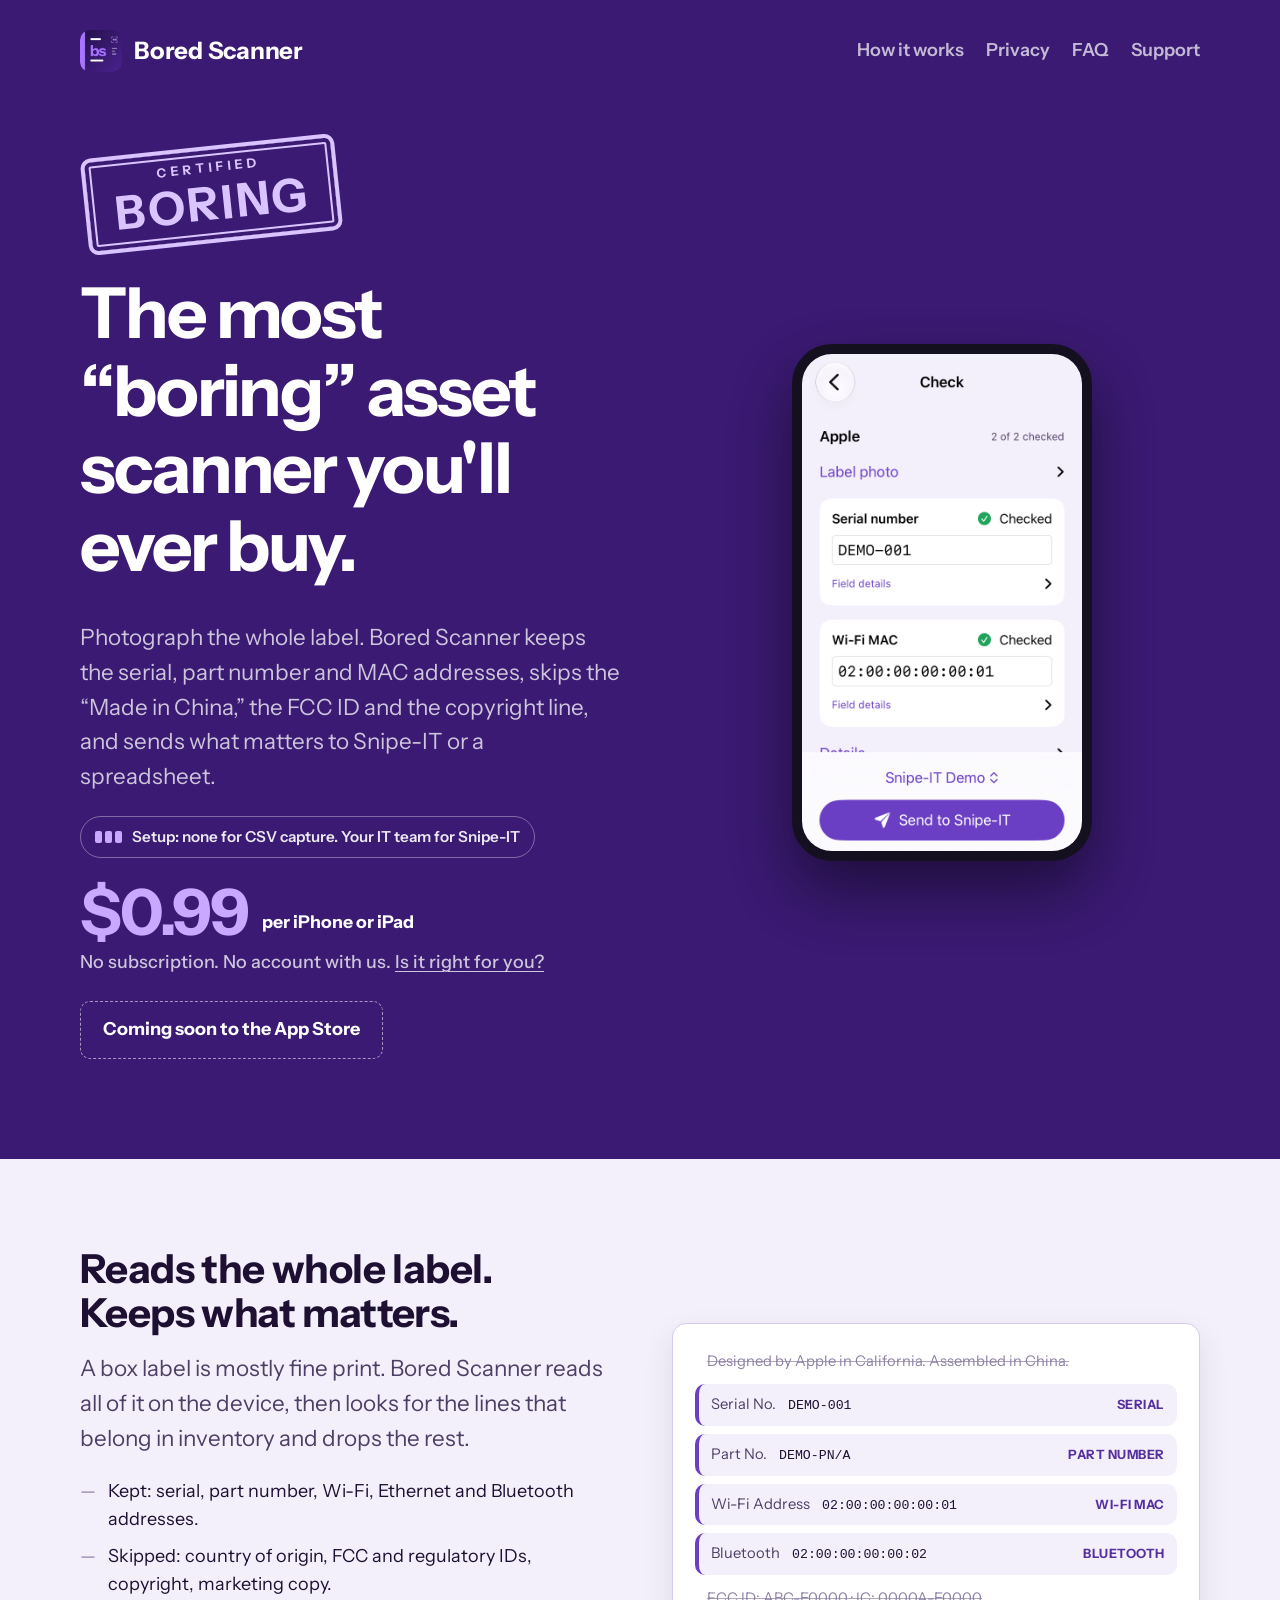
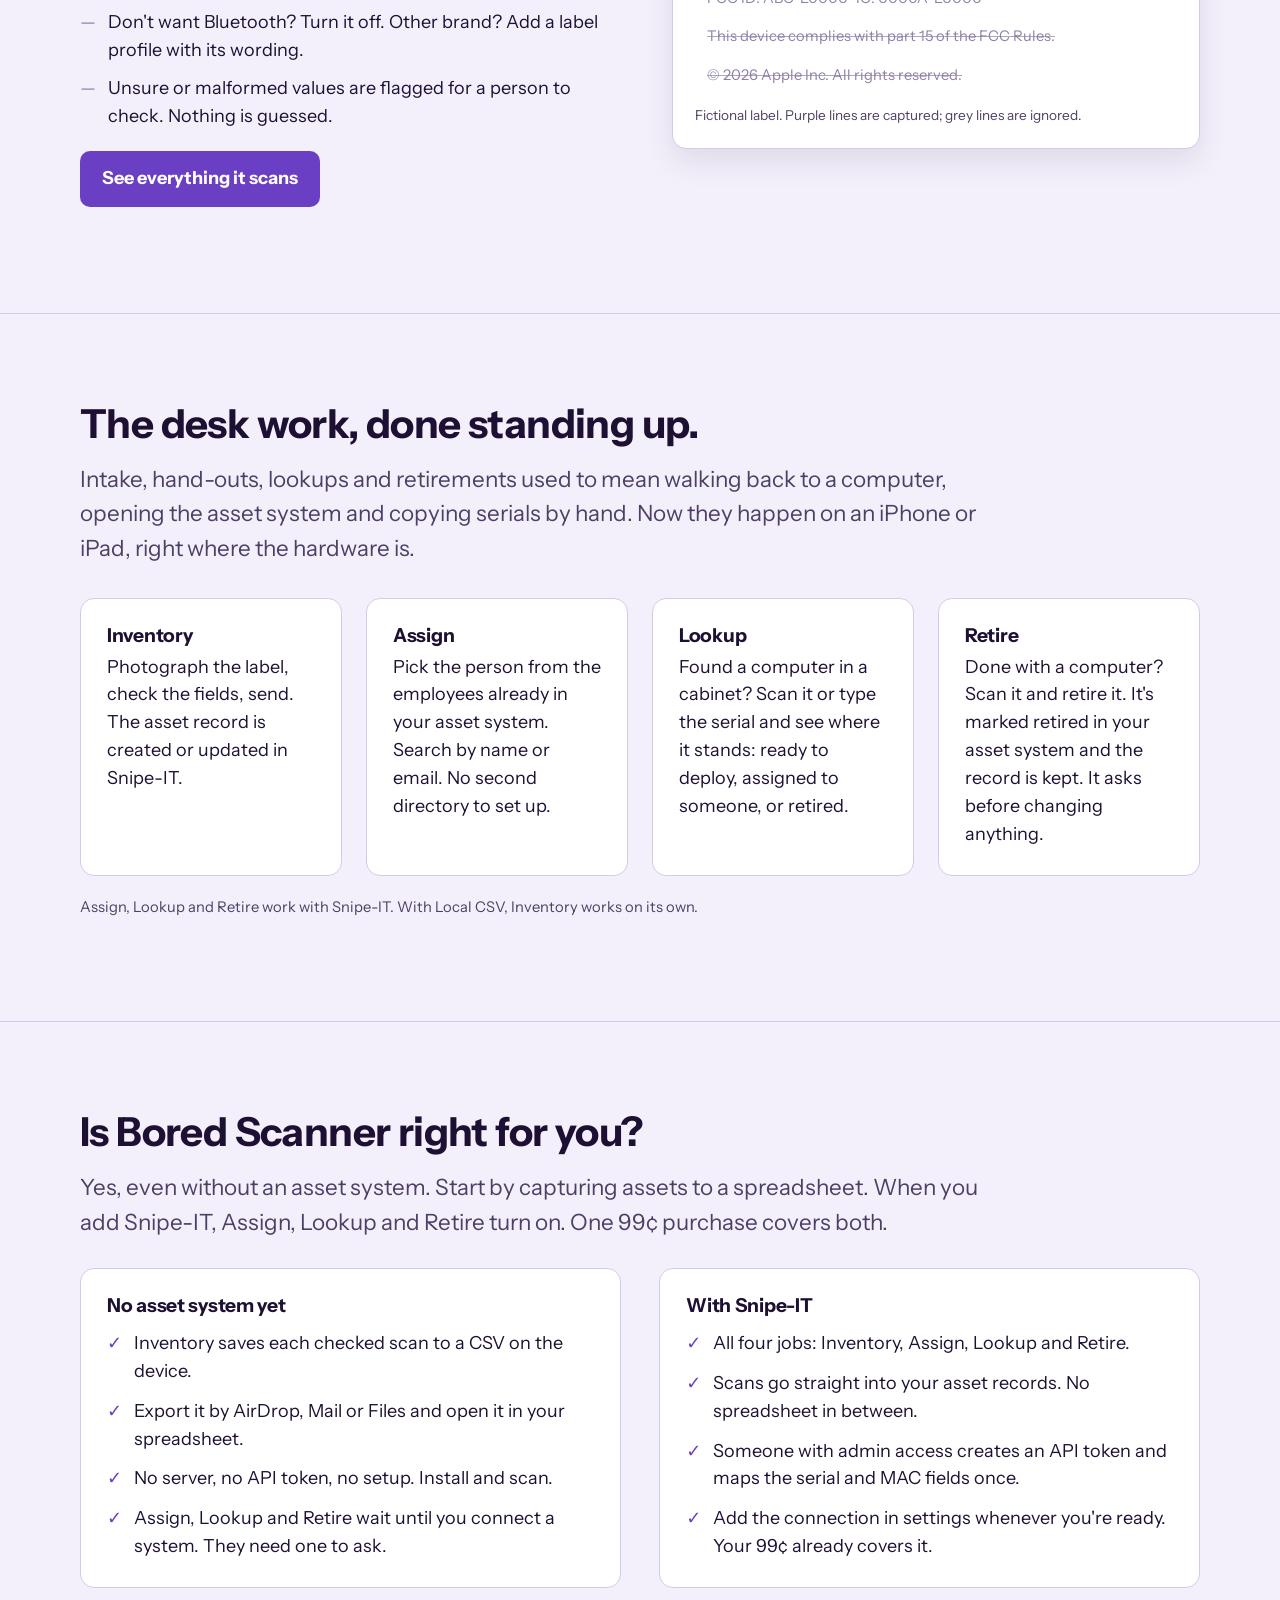
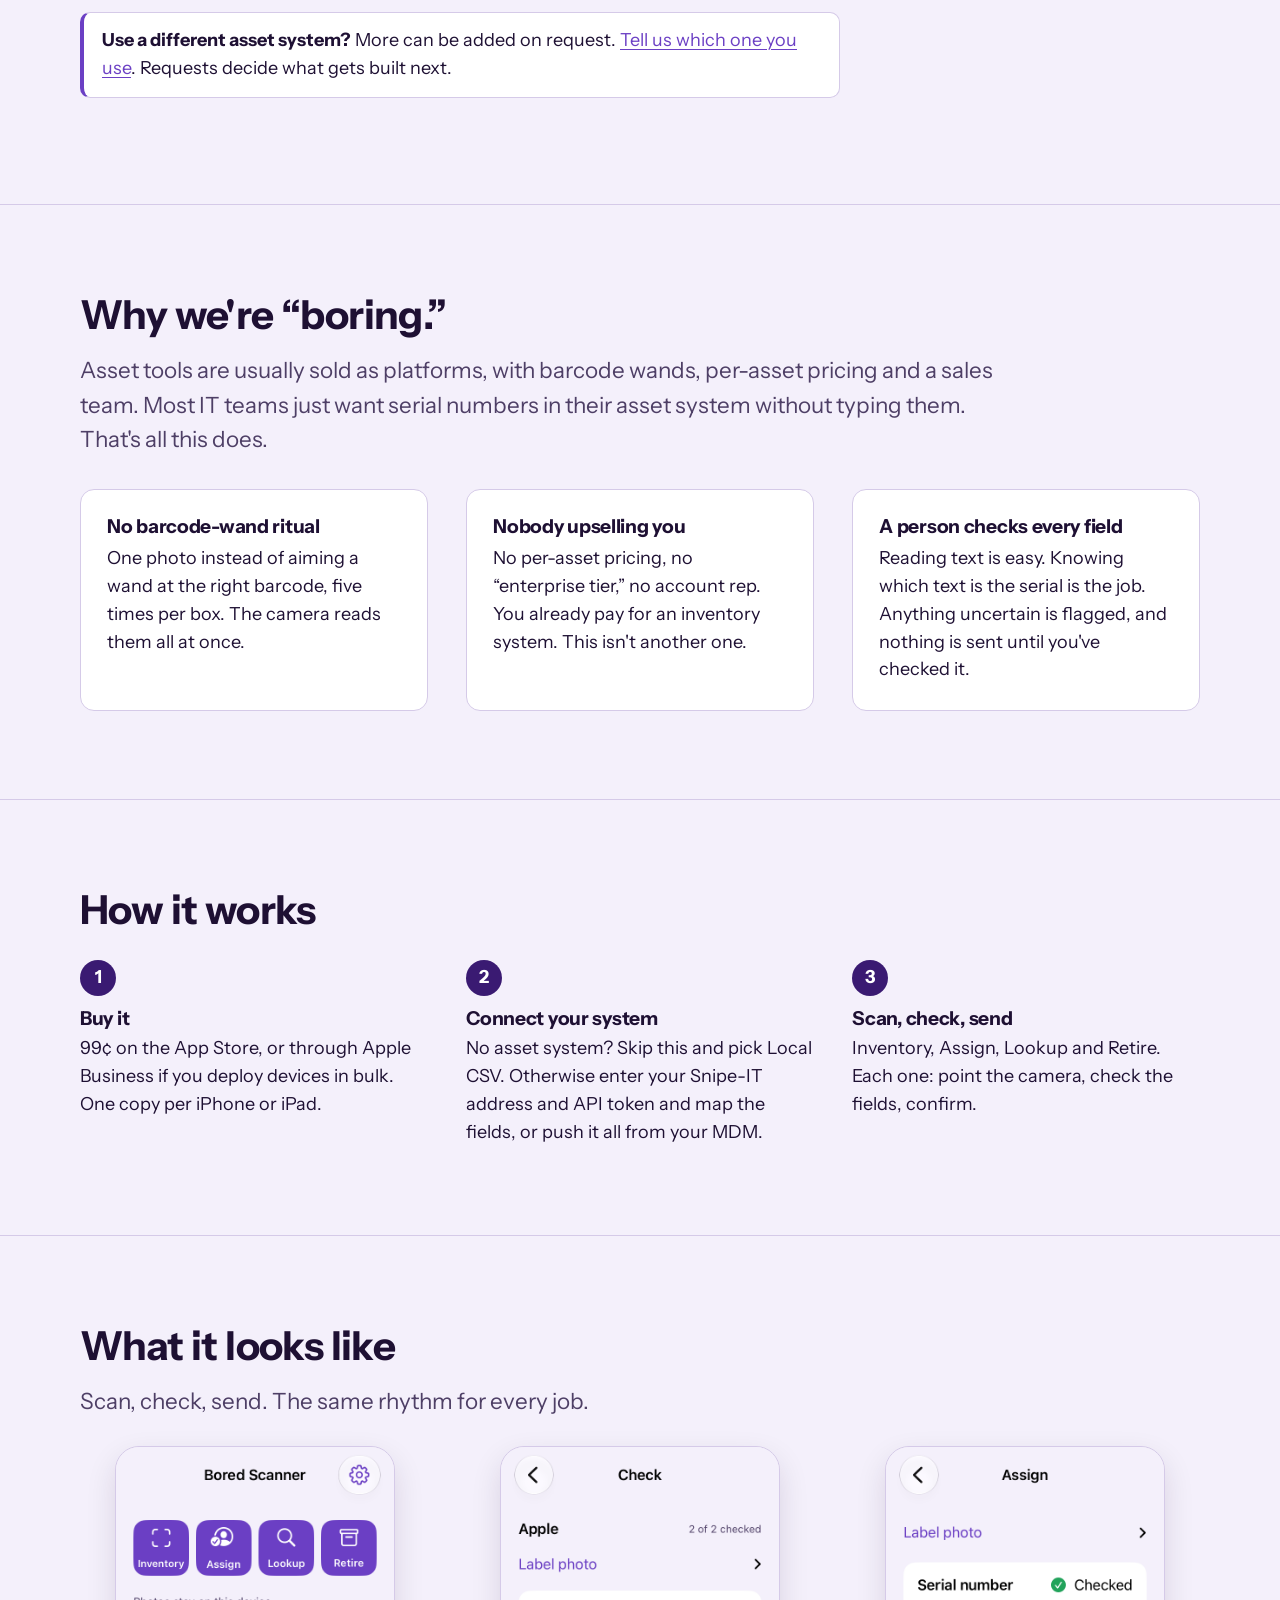
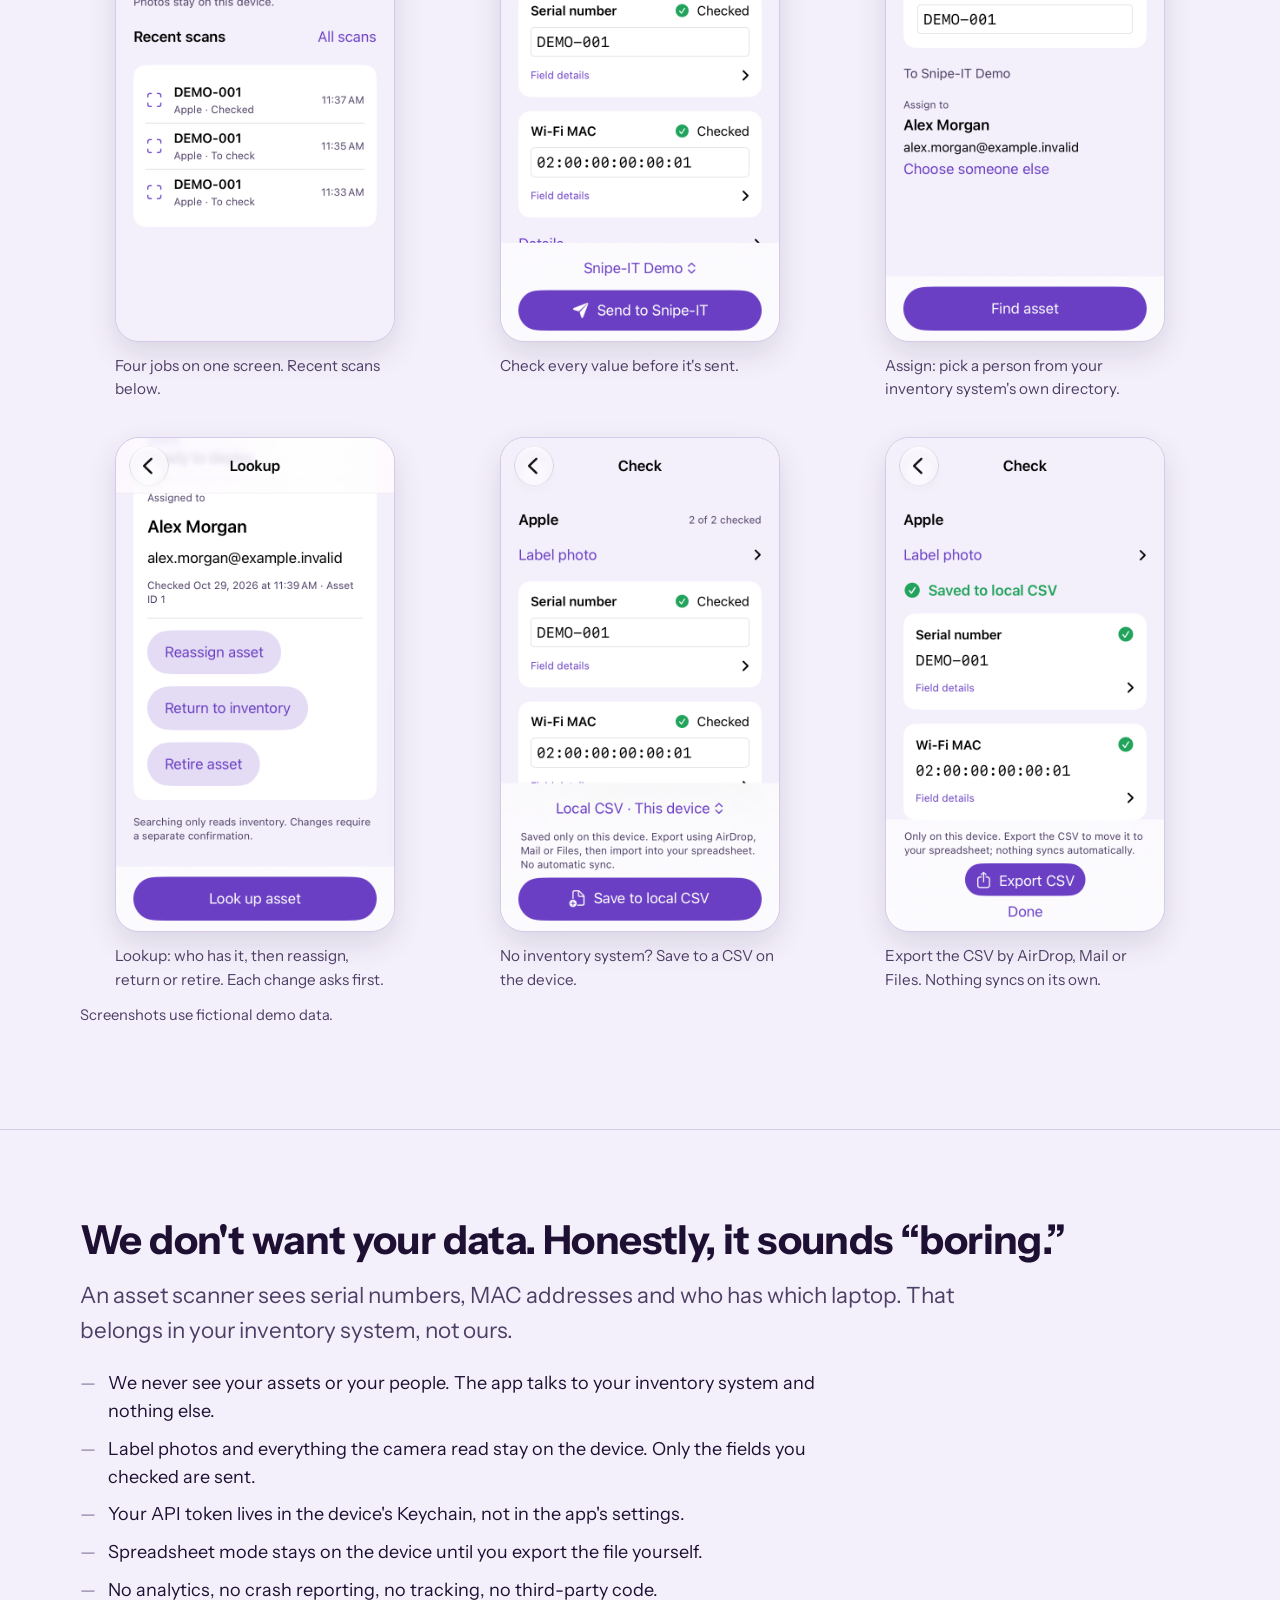
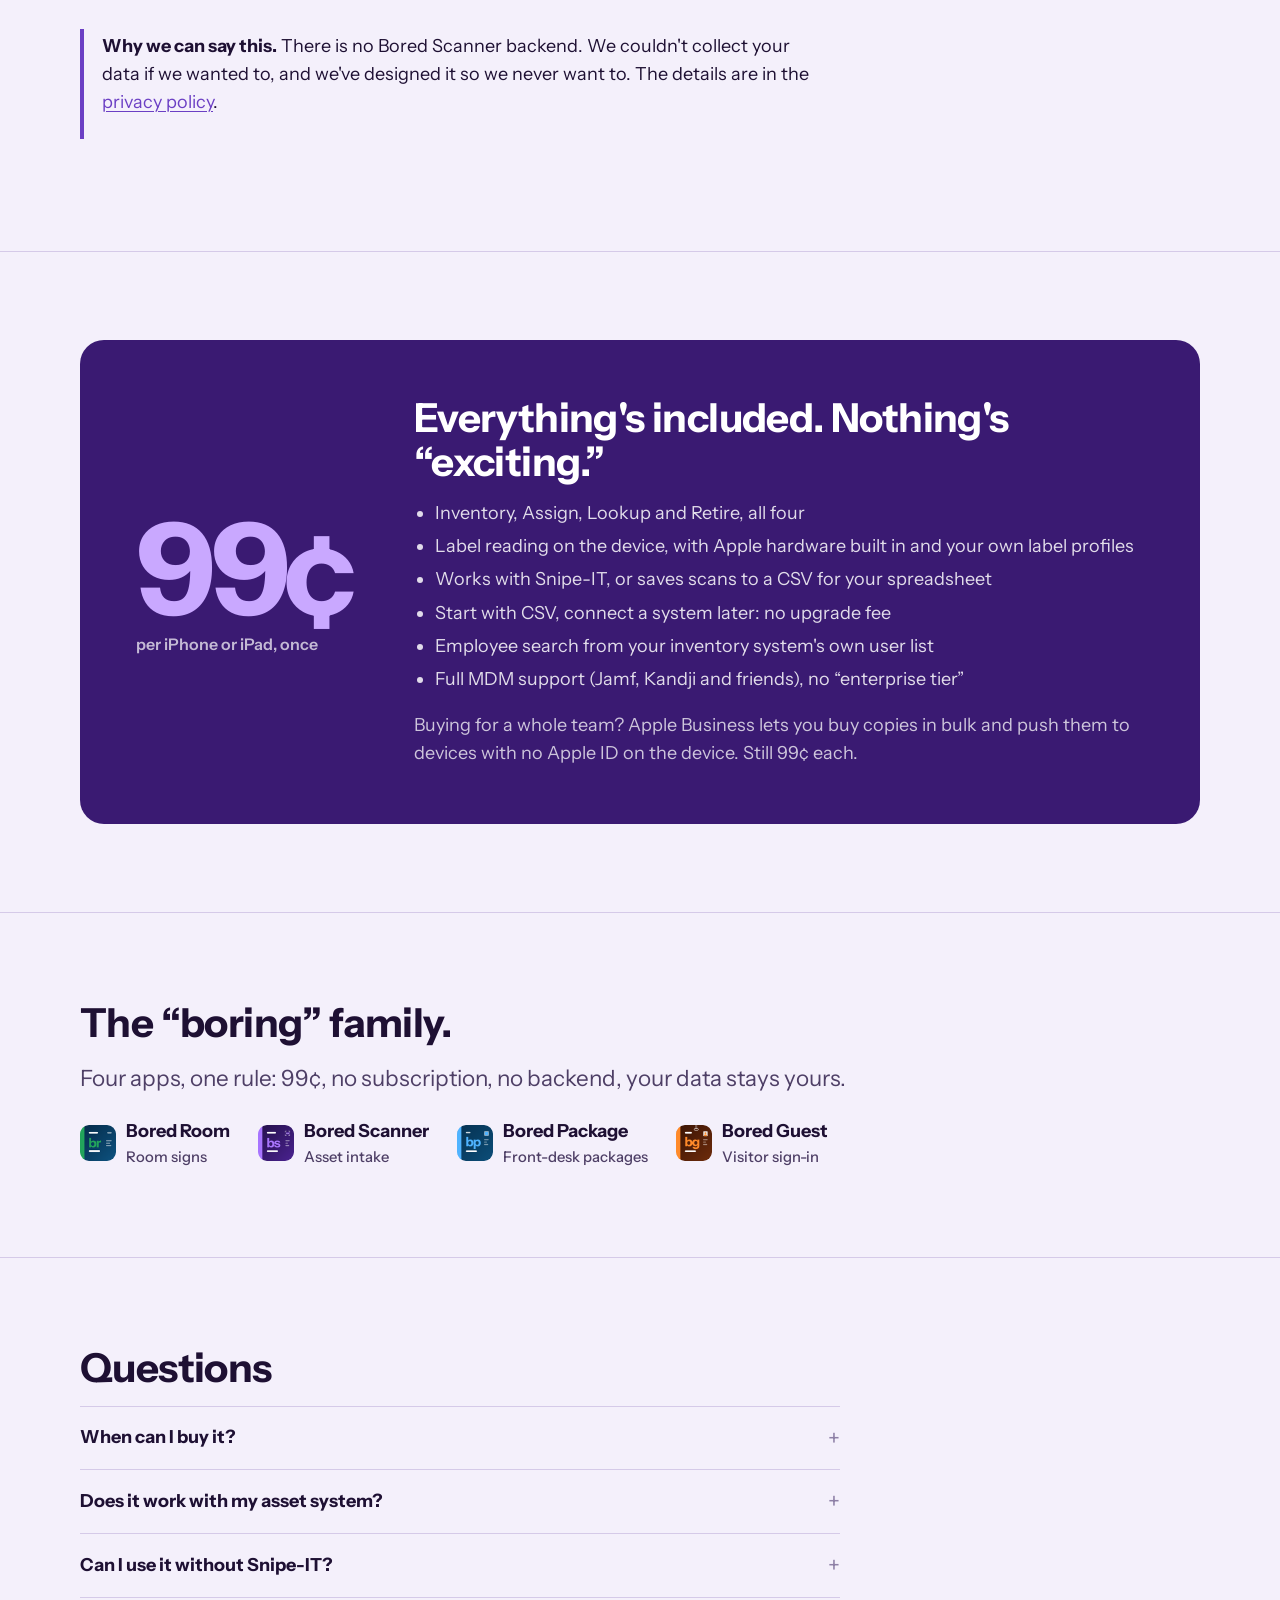
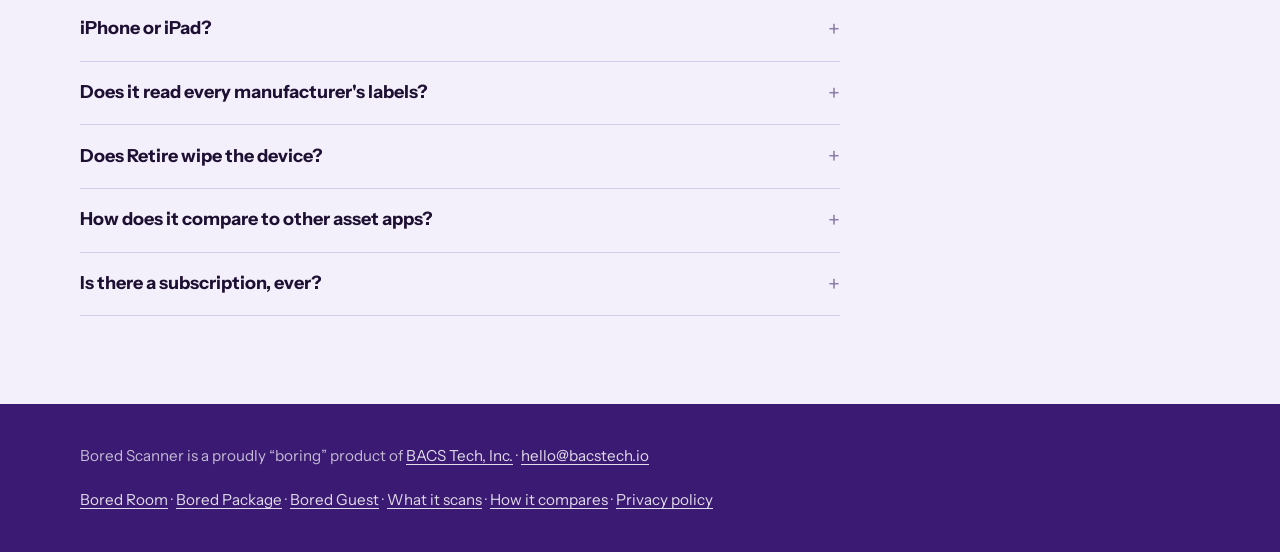
==== commit a0376c00: "Add What it scans and How it compares pages Co-Authored-By: Claude Opus 5.5 <noreply@anthropic.com> " ====
--- a/index.html
+++ b/index.html
@@ -21,7 +21,7 @@
 <link href="https://fonts.googleapis.com/css2?family=Instrument+Sans:wght@400;600;700&display=swap" rel="stylesheet">
 <link rel="icon" type="image/png" sizes="64x64" href="favicon.png">
 <link rel="apple-touch-icon" href="apple-touch-icon.png">
-<link rel="stylesheet" href="style.css?v=4">
+<link rel="stylesheet" href="style.css?v=6">
 </head>
 <body>
 
@@ -65,6 +65,7 @@
         <li>Don't want Bluetooth? Turn it off. Other brand? Add a label profile with its wording.</li>
         <li>Unsure or malformed values are flagged for a person to check. Nothing is guessed.</li>
       </ul>
+      <p style="margin-top:20px"><a class="cta" href="scanning.html">See everything it scans</a></p>
     </div>
     <figure class="label-card" aria-label="Example device label. Serial, part number, Wi-Fi and Bluetooth lines are kept; origin, FCC ID and copyright lines are skipped.">
       <div class="skip">Designed by Apple in California. Assembled in China.</div>
@@ -271,6 +272,10 @@
       <p>No. Retire marks the asset retired in your inventory system and keeps its record. Wiping and disposal stay with your MDM and your recycler.</p>
     </details>
     <details>
+      <summary>How does it compare to other asset apps?</summary>
+      <p>Most are platforms priced per asset or per month. Bored Scanner is 99¢ and feeds the system you already have. <a href="compare.html">See the comparison</a>: cost, enterprise, and where each one sends your data.</p>
+    </details>
+    <details>
       <summary>Is there a subscription, ever?</summary>
       <p>No. 99¢ buys the app. Updates are free. There's no server to pay for, so there's nothing to charge you for.</p>
     </details>
@@ -282,7 +287,7 @@
 <footer>
   <div class="wrap">
     <div>Bored Scanner is a proudly “boring” product of <a href="https://www.bacstech.io">BACS Tech, Inc.</a> &middot; <a href="mailto:hello@bacstech.io">hello@bacstech.io</a></div>
-    <div><a href="https://boredroom.space">Bored Room</a> &middot; <a href="https://boredpackage.space">Bored Package</a> &middot; <a href="https://boredguest.space">Bored Guest</a> &middot; <a href="privacy.html">Privacy policy</a></div>
+    <div><a href="https://boredroom.space">Bored Room</a> &middot; <a href="https://boredpackage.space">Bored Package</a> &middot; <a href="https://boredguest.space">Bored Guest</a> &middot; <a href="scanning.html">What it scans</a> &middot; <a href="compare.html">How it compares</a> &middot; <a href="privacy.html">Privacy policy</a></div>
   </div>
 </footer>
 
--- a/style.css
+++ b/style.css
@@ -347,3 +347,48 @@
   summary { padding: 12px 0; }
   .cta, .soon { min-height: 48px; }
 }
+
+/* Comparison page */
+.cmp-wrap { margin: 20px 0 8px; }
+.article table.cmp { max-width: none; width: 100%; background: var(--white); border: 1px solid var(--chrome); border-radius: var(--radius); border-collapse: separate; border-spacing: 0; overflow: hidden; font-size: .95rem; }
+.cmp th, .cmp td { padding: 14px 16px; border-bottom: 1px solid var(--chrome); vertical-align: top; text-align: left; }
+.cmp thead th { background: var(--paper-2); color: var(--ink-2); font-size: .8rem; letter-spacing: .06em; text-transform: uppercase; }
+.cmp tbody th { font-weight: 700; color: var(--ink); width: 18%; }
+.cmp tbody th small { display: block; font-weight: 500; color: var(--ink-2); }
+.cmp tbody tr:last-child th, .cmp tbody tr:last-child td { border-bottom: 0; }
+.cmp tr.us th, .cmp tr.us td { background: #EFE7FC; }
+.cmp tr.us th { box-shadow: inset 4px 0 0 var(--accent); }
+.small-list { font-size: .95rem; }
+@media (max-width: 760px) {
+  .article table.cmp, .cmp tbody, .cmp tr, .cmp th, .cmp td { display: block; width: 100%; }
+  .article table.cmp { background: none; border: 0; overflow: visible; }
+  .cmp thead { display: none; }
+  .cmp tr { background: var(--white); border: 1px solid var(--chrome); border-radius: var(--radius); margin-bottom: 12px; overflow: hidden; }
+  .cmp tbody th { font-size: 1.1rem; padding: 14px 16px 6px; border: 0; width: 100%; }
+  .cmp td { border: 0; padding: 6px 16px; }
+  .cmp td:last-child { padding-bottom: 16px; }
+  .cmp td::before { content: attr(data-label); display: block; font-size: .75rem; font-weight: 700; letter-spacing: .06em; text-transform: uppercase; color: var(--ink-2); margin-bottom: 2px; }
+  .cmp tr.us { border-color: var(--accent); }
+}
+
+/* "What it scans" page */
+.hero-short { padding-bottom: clamp(40px, 6vw, 72px); }
+.hero-short h1 { max-width: 18ch; }
+.hero-short .lede { max-width: 60ch; }
+.scan-grid { display: grid; grid-template-columns: repeat(3, minmax(0, 1fr)); gap: clamp(16px, 2.4vw, 28px); margin-top: 28px; }
+@media (max-width: 960px) { .scan-grid { grid-template-columns: repeat(2, minmax(0, 1fr)); } }
+@media (max-width: 600px) { .scan-grid { grid-template-columns: 1fr; } }
+.scan-card svg { width: 44px; height: 44px; fill: none; stroke: var(--accent); stroke-width: 2.4; stroke-linecap: round; stroke-linejoin: round; display: block; margin-bottom: 14px; }
+.scan-card h3 { margin-bottom: .35em; }
+.scan-card p { color: var(--ink-2); }
+.reads { display: grid; grid-template-columns: 1.1fr 1fr; gap: clamp(24px, 5vw, 56px); align-items: start; margin-top: 28px; }
+@media (max-width: 860px) { .reads { grid-template-columns: 1fr; } }
+.pipeline { counter-reset: step; list-style: none; padding: 0; margin: 0; display: grid; gap: 18px; }
+.pipeline li { position: relative; padding-left: 52px; color: var(--ink-2); max-width: 60ch; }
+.pipeline li::before { counter-increment: step; content: counter(step); position: absolute; left: 0; top: -2px; width: 34px; height: 34px; border-radius: 50%;
+  background: var(--midnight); color: var(--white); display: grid; place-items: center; font-weight: 800; }
+.pipeline li:not(:last-child)::after { content: ""; position: absolute; left: 16px; top: 36px; bottom: -16px; width: 2px; background: var(--chrome); }
+.pipeline b { color: var(--ink); }
+.check-split { display: grid; grid-template-columns: auto 1fr; gap: clamp(28px, 6vw, 72px); align-items: center; }
+@media (max-width: 760px) { .check-split { grid-template-columns: 1fr; } }
+.check-split .phone { width: min(280px, 72vw); }
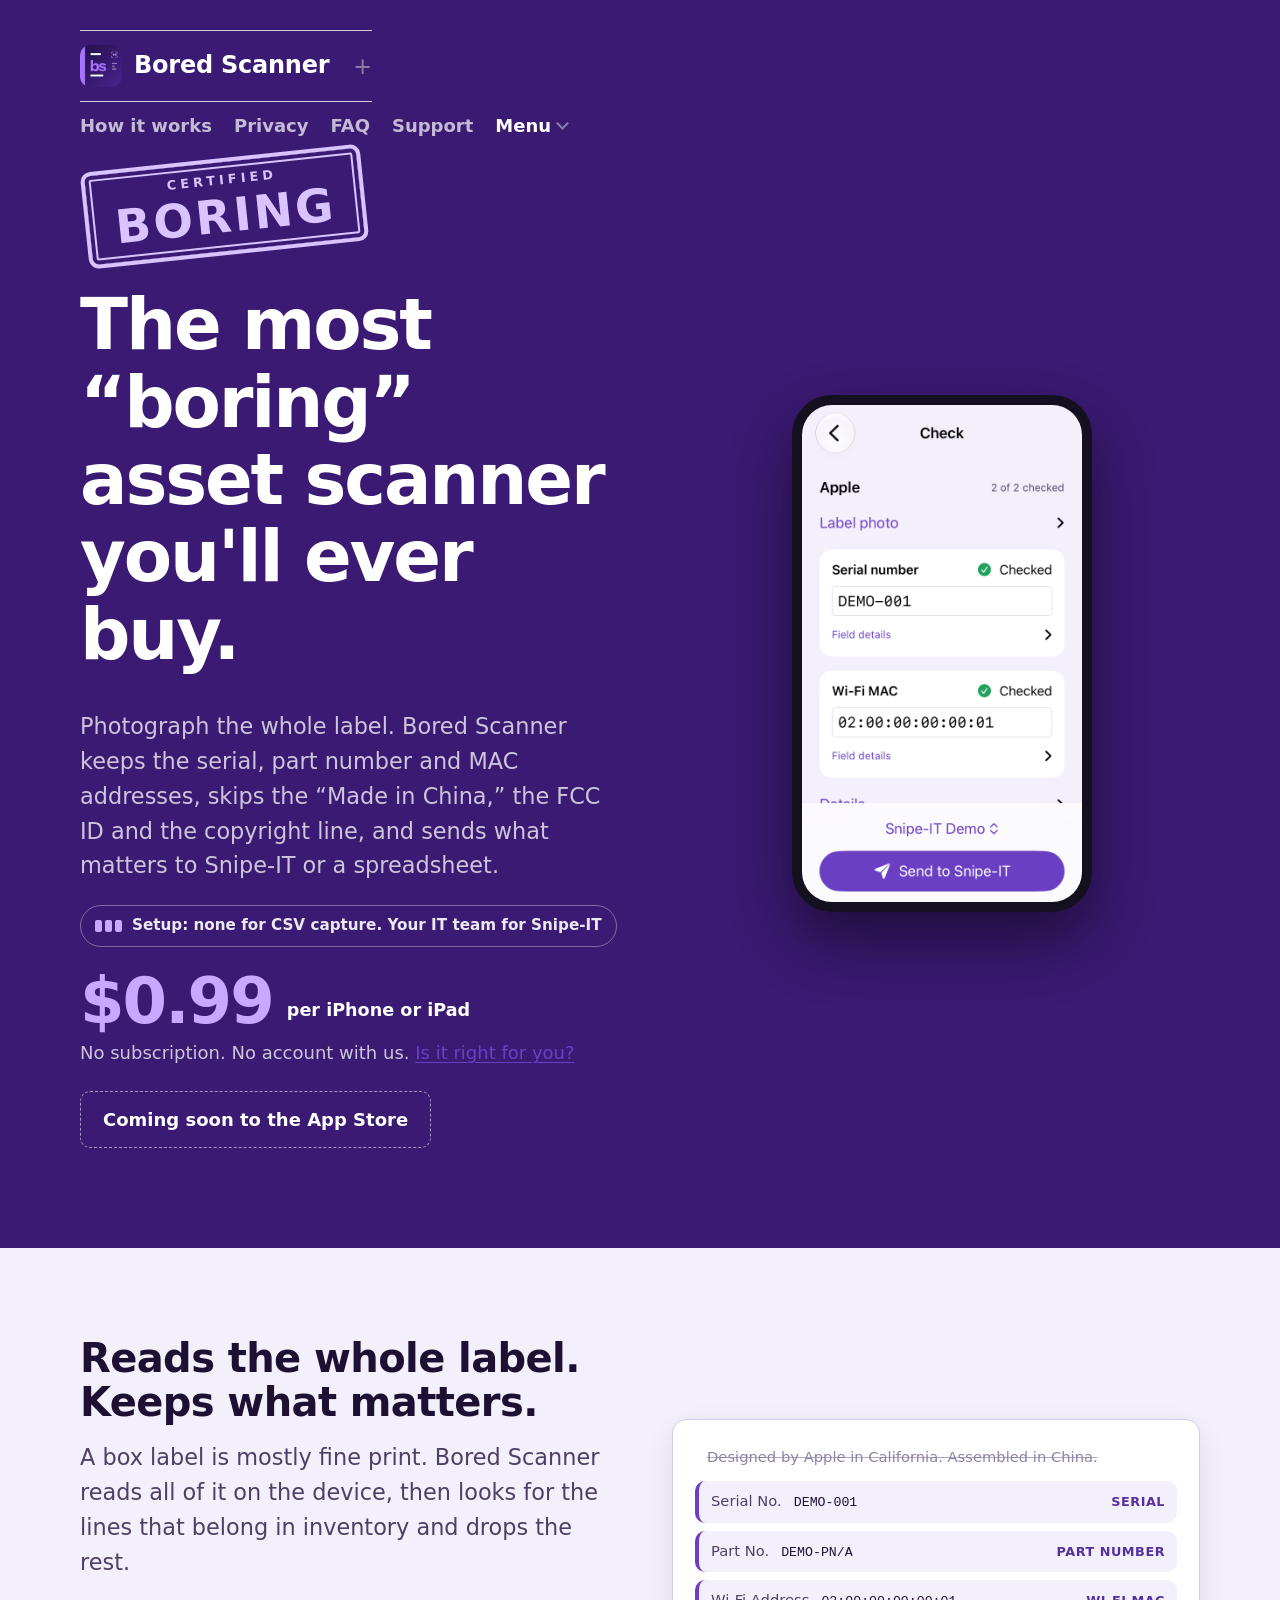
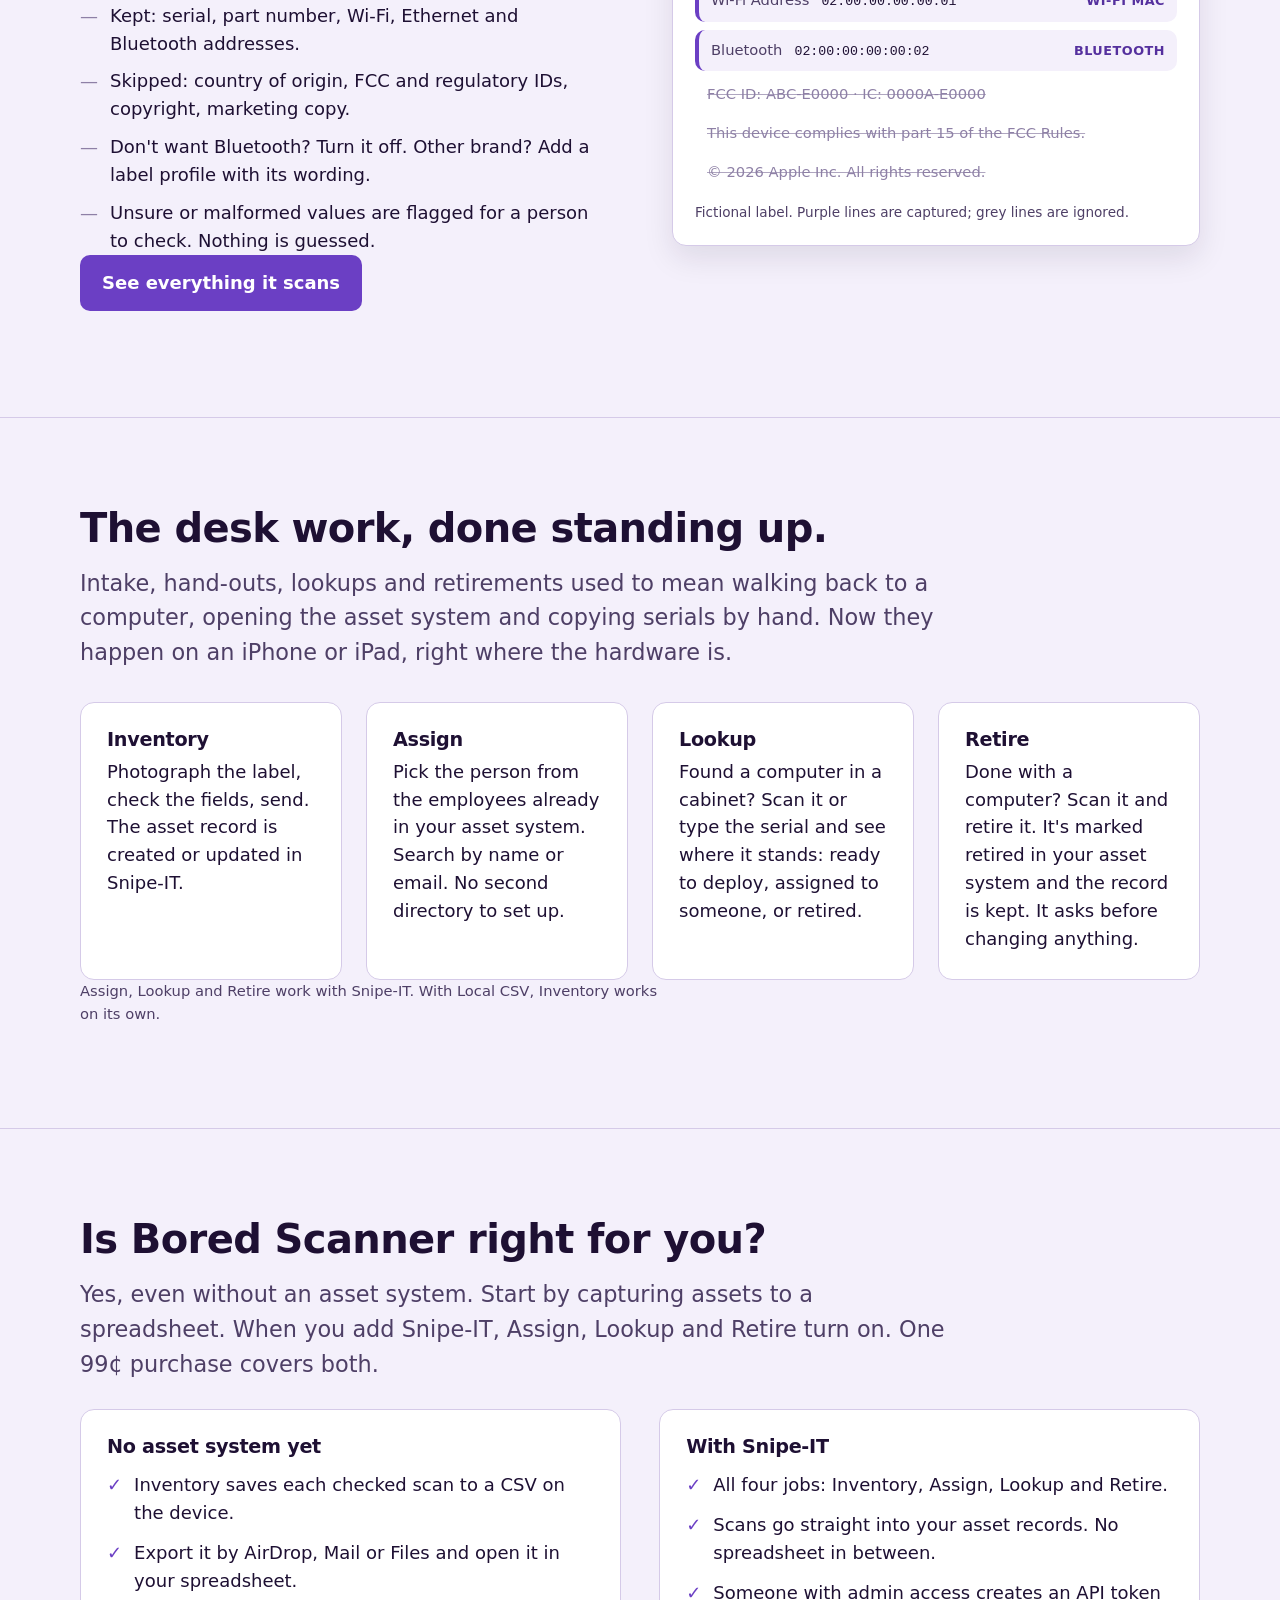
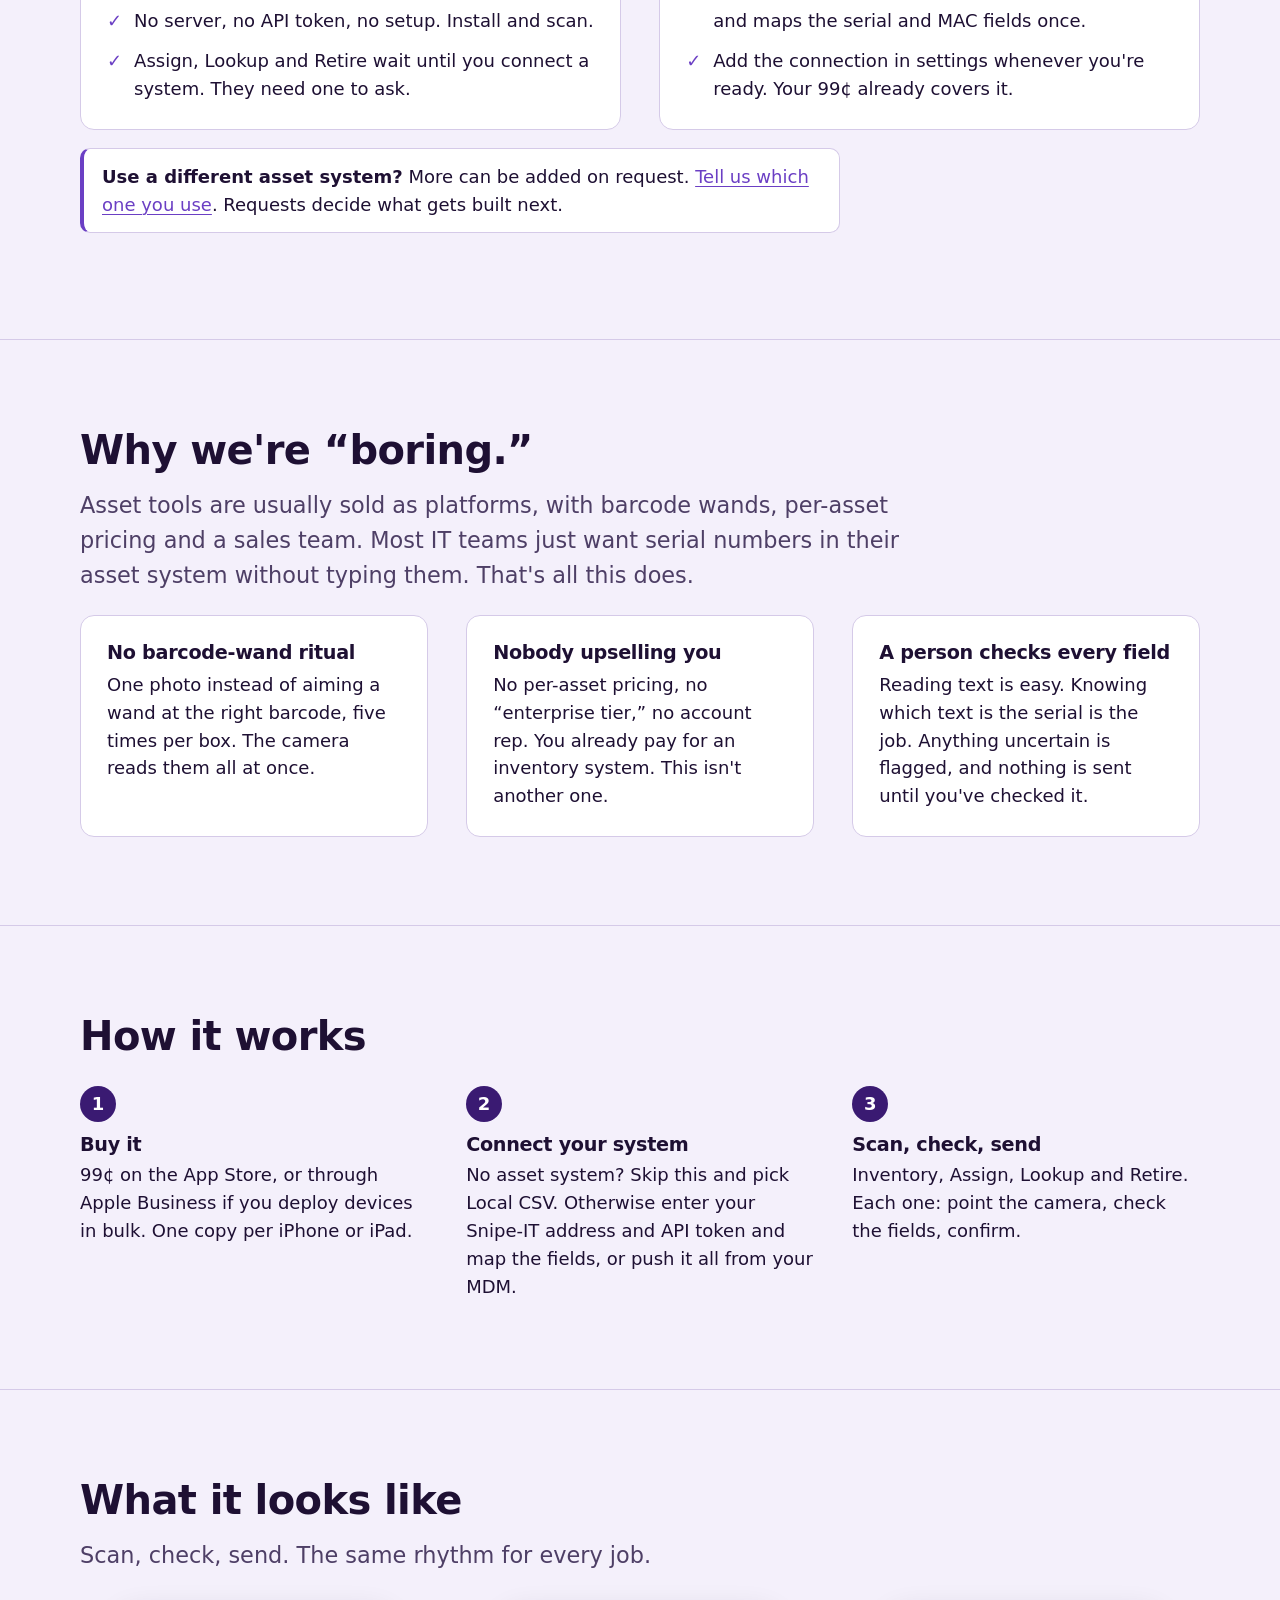
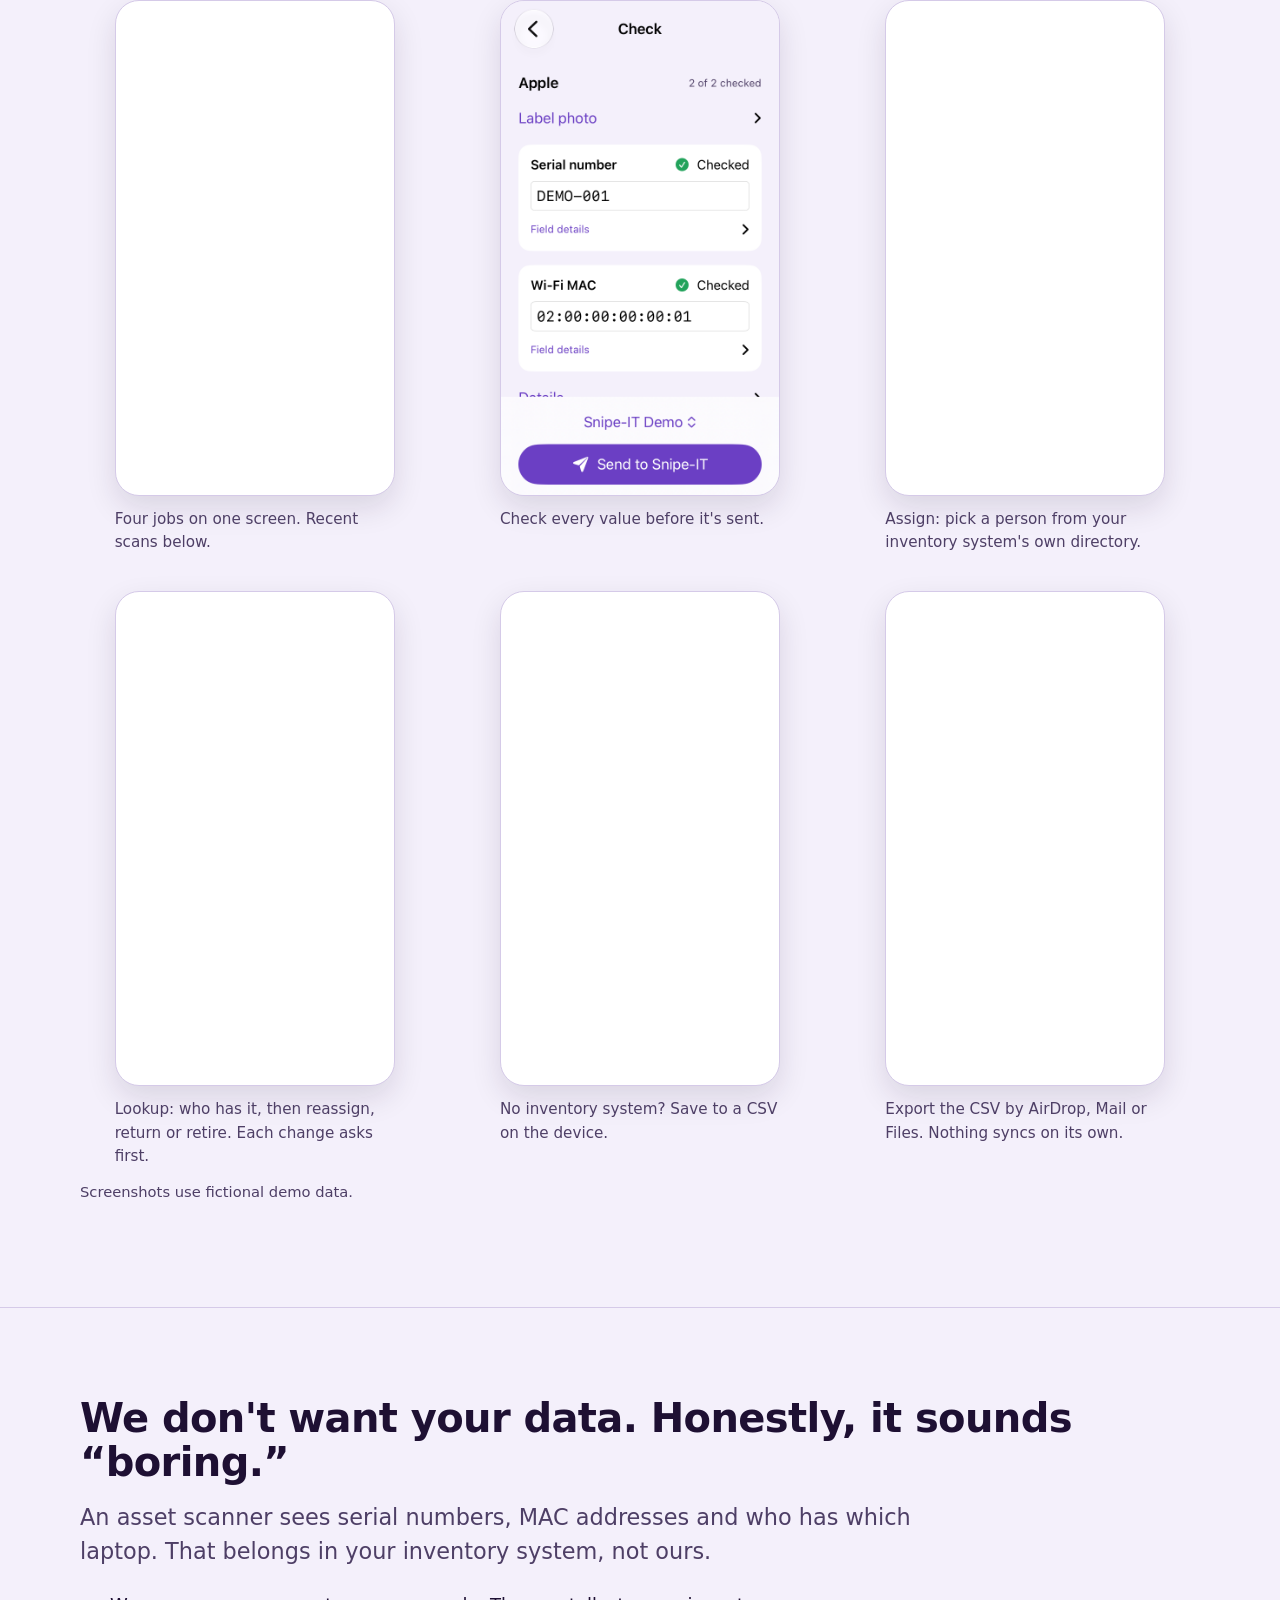
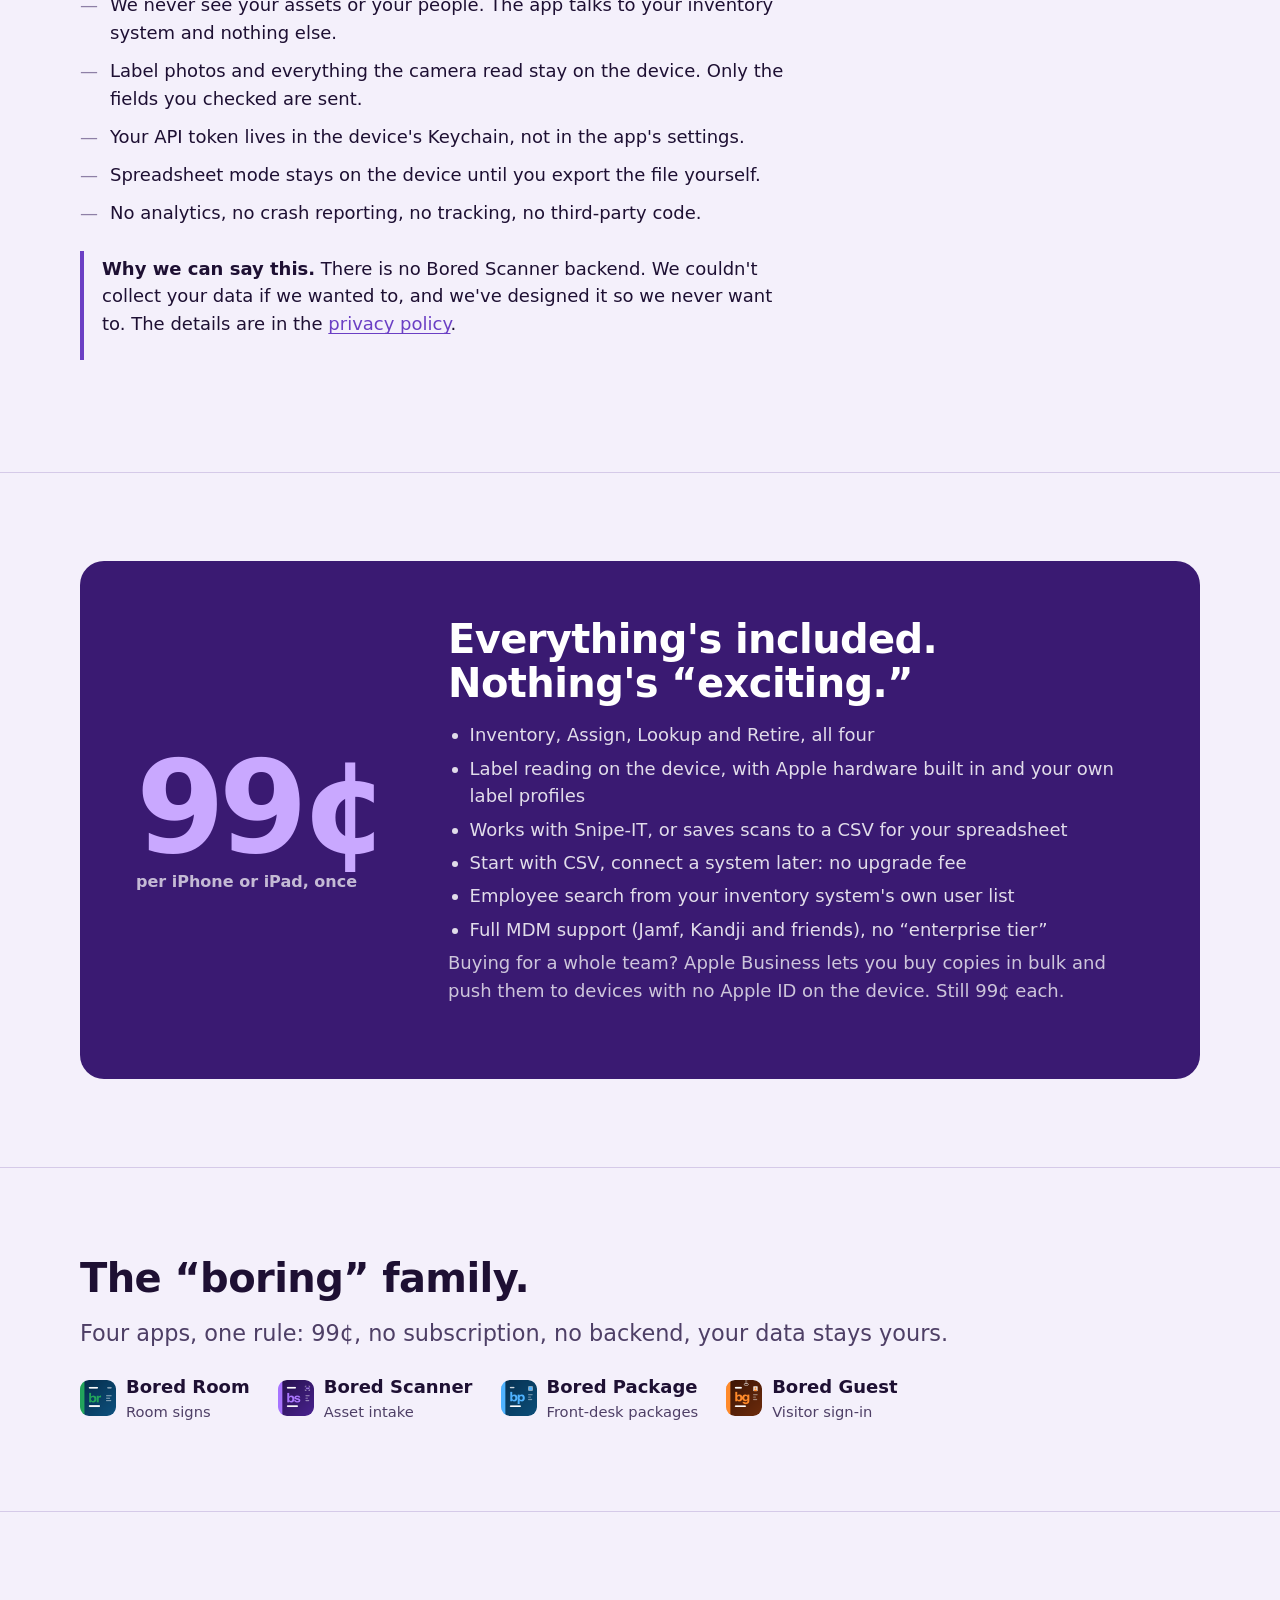
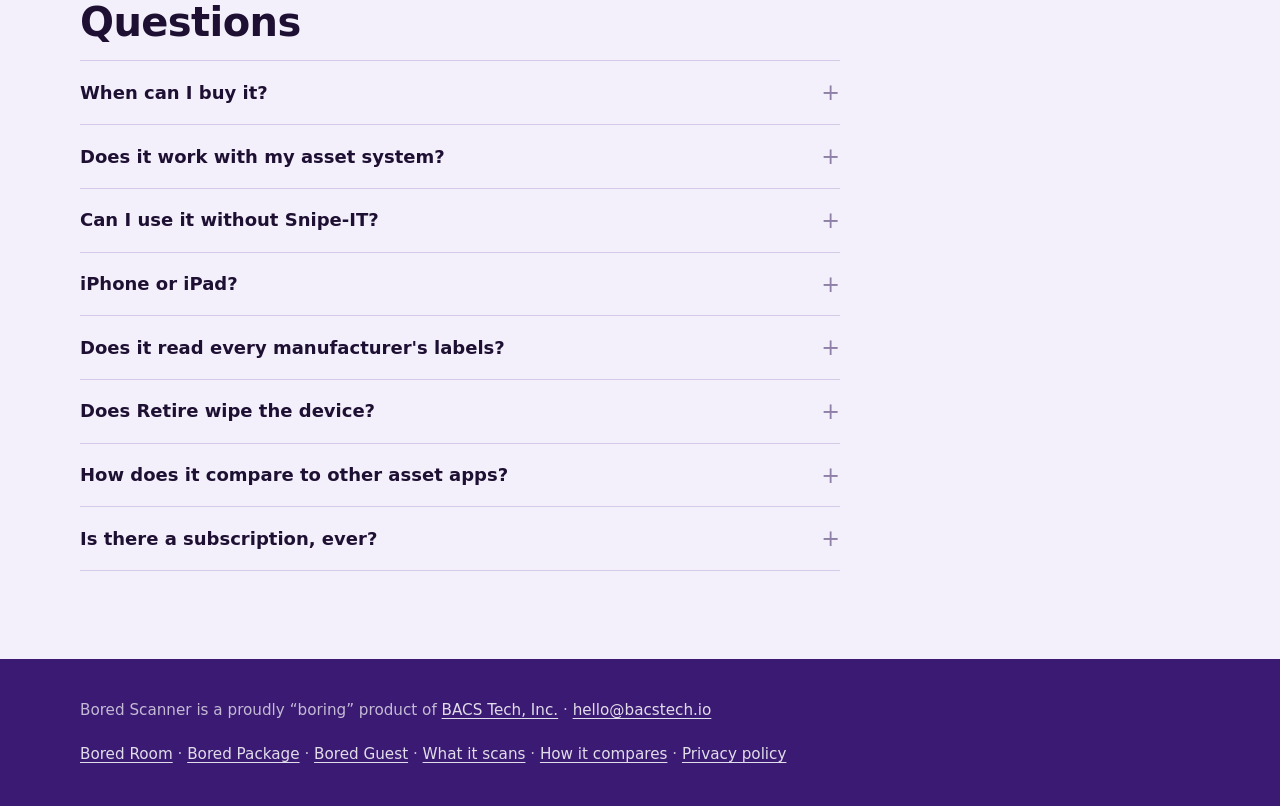
==== commit b0f9cfa2: "Menu in the top bar listing every Bored page Co-Authored-By: Claude Opus 5.5 <noreply@anthropic.com>" ====
--- a/index.html
+++ b/index.html
@@ -2,12 +2,14 @@
 <html lang="en">
 <head>
 <meta charset="utf-8">
+<meta http-equiv="Content-Security-Policy" content="default-src 'self'; script-src 'none'; object-src 'none'; base-uri 'self'; form-action 'none'">
 <meta name="viewport" content="width=device-width, initial-scale=1">
-<title>Bored Scanner — the “boring” 99¢ asset scanner for iPhone and iPad</title>
+<title>Bored Scanner: 99¢ laptop asset tag and serial number scanner for iPhone and iPad</title>
 <meta name="description" content="Photograph a device label. Bored Scanner keeps the serial, part number and MAC addresses, skips the fine print, and sends them to Snipe-IT or a spreadsheet. Proudly “boring”: 99¢, no subscription, no backend, no data collected.">
 <meta property="og:type" content="website">
 <meta property="og:site_name" content="Bored Scanner">
 <meta property="og:url" content="https://boredscanner.space/">
+<link rel="canonical" href="https://boredscanner.space/">
 <meta property="og:title" content="Bored Scanner — the “boring” 99¢ asset scanner for iPhone and iPad">
 <meta property="og:description" content="Photograph a device label. Bored Scanner keeps the serial, part number and MAC addresses, skips the fine print, and sends them to Snipe-IT or a spreadsheet. Proudly “boring”: 99¢, no subscription, no backend, no data collected.">
 <meta property="og:image" content="https://boredscanner.space/og-image.png">
@@ -16,34 +18,48 @@
 <meta property="og:image:alt" content="A device label with the serial and Wi-Fi MAC kept and the fine print crossed out, next to the headline The most boring asset scanner you&#x27;ll ever buy.">
 <meta name="twitter:card" content="summary_large_image">
 <meta name="theme-color" content="#3A1A72">
-<link rel="preconnect" href="https://fonts.googleapis.com">
-<link rel="preconnect" href="https://fonts.gstatic.com" crossorigin>
-<link href="https://fonts.googleapis.com/css2?family=Instrument+Sans:wght@400;600;700&display=swap" rel="stylesheet">
 <link rel="icon" type="image/png" sizes="64x64" href="favicon.png">
 <link rel="apple-touch-icon" href="apple-touch-icon.png">
-<link rel="stylesheet" href="style.css?v=6">
+<link rel="stylesheet" href="style.css?v=8">
+<link rel="stylesheet" href="/menu.css?v=1">
+<script type="application/ld+json">
+{"@context": "https://schema.org", "@graph": [{"@type": "WebSite", "@id": "https://boredscanner.space/#website", "url": "https://boredscanner.space/", "name": "Bored Scanner", "publisher": {"@id": "https://boredscanner.space/#org"}}, {"@type": "Organization", "@id": "https://boredscanner.space/#org", "name": "BACS Tech, Inc.", "url": "https://www.bacstech.io", "logo": "https://boredscanner.space/mark.png"}]}
+</script>
 </head>
 <body>
 
 <header class="hero">
-  <div class="wrap" style="display:block">
+  <div class="wrap u-block">
     <div class="top">
-      <a class="brand" href="/"><img src="mark.png" alt="" width="30" height="30"> Bored Scanner</a>
+      <details class="switcher">
+        <summary class="brand" aria-label="Bored Scanner. Switch app"><img src="mark.png" alt="" width="30" height="30"> Bored Scanner<span class="sw-chev" aria-hidden="true"></span></summary>
+        <div class="sw-menu">
+          <a class="sw-item" href="https://boredroom.space"><img src="family-boredroom.png" alt="" width="36" height="36"><span><b>Bored Room</b><small>Meeting-room sign · iPad</small></span></a>
+          <a class="sw-item sw-current" href="/" aria-current="true"><img src="family-boredscanner.png" alt="" width="36" height="36"><span><b>Bored Scanner</b><small>Laptop labels to inventory · Soon</small></span></a>
+          <span class="sw-item sw-soon"><img src="family-boredpackage.png" alt="" width="36" height="36"><span><b>Bored Package</b><small>Front-desk package log · Soon</small></span></span>
+          <span class="sw-item sw-soon"><img src="family-boredguest.png" alt="" width="36" height="36"><span><b>Bored Guest</b><small>Visitor sign-in · Soon</small></span></span>
+          <a class="sw-all" href="https://boredsoftware.space">All Bored Software &rarr;</a>
+        </div>
+      </details>
       <nav class="nav">
         <a href="#how">How it works</a>
         <a href="#privacy">Privacy</a>
         <a href="#faq">FAQ</a>
         <a href="https://boredsoftware.space/support/scanner.html">Support</a>
+        <details class="bmenu"><summary>Menu</summary><div class="bmenu-panel"><div class="bmenu-group bmenu-software"><h4><i style="background:#3E5A72"></i>Bored Software</h4><ul><li><a href="https://boredsoftware.space/">Apps</a></li><li><a href="https://boredsoftware.space/news.html">News</a></li><li><a href="https://boredsoftware.space/support/">Support</a></li><li><a href="https://boredsoftware.space/about.html">About</a></li></ul></div><div class="bmenu-group bmenu-room"><h4><i style="background:#1C8C6E"></i>Bored Room</h4><ul><li><a href="https://boredroom.space/">Home</a></li><li><a href="https://boredroom.space/setup.html">Setup guides</a></li><li><a href="https://boredroom.space/setup-manual.html">By hand / iPhone</a></li><li><a href="https://boredroom.space/setup-configurator.html">Apple Configurator</a></li><li><a href="https://boredroom.space/setup-mdm.html">MDM</a></li><li><a href="https://boredroom.space/setup-service-account.html">Service account</a></li><li><a href="https://boredroom.space/mounting.html">Mounting and power</a></li><li><a href="https://boredroom.space/privacy.html">Privacy</a></li><li><a href="https://boredsoftware.space/support/room.html">Support</a></li></ul></div><div class="bmenu-group bmenu-scanner"><h4><i style="background:#6B3FC4"></i>Bored Scanner</h4><ul><li><a href="https://boredscanner.space/" aria-current="page">Home</a></li><li><a href="https://boredscanner.space/scanning.html">Scanning</a></li><li><a href="https://boredscanner.space/compare.html">Compare</a></li><li><a href="https://boredscanner.space/privacy.html">Privacy</a></li><li><a href="https://boredsoftware.space/support/scanner.html">Support</a></li></ul></div><div class="bmenu-group bmenu-package"><h4><i style="background:#1A6FB8"></i>Bored Package <small>Soon</small></h4><ul><li><a href="https://boredpackage.space/">Home</a></li><li><a href="https://boredsoftware.space/support/package.html">Support</a></li></ul></div><div class="bmenu-group bmenu-guest"><h4><i style="background:#C2510F"></i>Bored Guest <small>Soon</small></h4><ul><li><a href="https://boredguest.space/">Home</a></li><li><a href="https://boredsoftware.space/support/guest.html">Support</a></li></ul></div></div></details>
+        
+        
+        
       </nav>
     </div>
   </div>
-  <div class="wrap" style="margin-top: clamp(24px, 5vw, 56px)">
+  <div class="wrap u-mt-fluid">
     <div>
       <div class="stamp" role="img" aria-label="Certified boring"><span class="stamp-top">Certified</span><span class="stamp-main">Boring</span></div>
       <h1>The most “boring” asset scanner you'll ever buy.</h1>
       <p class="lede">Photograph the whole label. Bored Scanner keeps the serial, part number and MAC addresses, skips the “Made in China,” the FCC ID and the copyright line, and sends what matters to Snipe-IT or a spreadsheet.</p>
       <div class="setup-badge"><span class="lvl" aria-hidden="true"><i class="on"></i><i class="on"></i><i class="on"></i></span>Setup: none for CSV capture. Your IT team for Snipe-IT</div>
-      <div class="price-tag"><b>$0.99</b><span class="per">per iPhone or iPad</span><span class="fine">No subscription. No account with us. <a href="#fit" style="color:inherit">Is it right for you?</a></span></div>
+      <div class="price-tag"><b>$0.99</b><span class="per">per iPhone or iPad</span><span class="fine">No subscription. No account with us. <a class="u-inherit" href="#fit">Is it right for you?</a></span></div>
       <div class="cta-row">
         <span class="soon">Coming soon to the App Store</span>
       </div>
@@ -65,7 +81,7 @@
         <li>Don't want Bluetooth? Turn it off. Other brand? Add a label profile with its wording.</li>
         <li>Unsure or malformed values are flagged for a person to check. Nothing is guessed.</li>
       </ul>
-      <p style="margin-top:20px"><a class="cta" href="scanning.html">See everything it scans</a></p>
+      <p class="u-mt-20"><a class="cta" href="scanning.html">See everything it scans</a></p>
     </div>
     <figure class="label-card" aria-label="Example device label. Serial, part number, Wi-Fi and Bluetooth lines are kept; origin, FCC ID and copyright lines are skipped.">
       <div class="skip">Designed by Apple in California. Assembled in China.</div>
@@ -103,7 +119,7 @@
         <p>Done with a computer? Scan it and retire it. It's marked retired in your asset system and the record is kept. It asks before changing anything.</p>
       </div>
     </div>
-    <p class="small" style="margin-top:20px">Assign, Lookup and Retire work with Snipe-IT. With Local CSV, Inventory works on its own.</p>
+    <p class="small u-mt-20">Assign, Lookup and Retire work with Snipe-IT. With Local CSV, Inventory works on its own.</p>
   </div>
 </section>
 
@@ -131,7 +147,7 @@
         </ul>
       </div>
     </div>
-    <div class="note" style="margin-top:24px">
+    <div class="note u-mt-24">
       <p><strong>Use a different asset system?</strong> More can be added on request. <a href="mailto:hello@bacstech.io?subject=Bored%20Scanner%3A%20please%20add%20my%20asset%20system">Tell us which one you use</a>. Requests decide what gets built next.</p>
     </div>
   </div>
@@ -141,7 +157,7 @@
   <div class="wrap">
     <h2>Why we're “boring.”</h2>
     <p class="lede">Asset tools are usually sold as platforms, with barcode wands, per-asset pricing and a sales team. Most IT teams just want serial numbers in their asset system without typing them. That's all this does.</p>
-    <div class="grid-3" style="margin-top:32px">
+    <div class="grid-3 u-mt-32">
       <div class="card">
         <h3>No barcode-wand ritual</h3>
         <p>One photo instead of aiming a wand at the right barcode, five times per box. The camera reads them all at once.</p>
@@ -216,7 +232,7 @@
     <div class="pricing">
       <div class="big">99¢<small>per iPhone or iPad, once</small></div>
       <div>
-        <h2 style="color:#fff">Everything's included. Nothing's “exciting.”</h2>
+        <h2 class="u-white">Everything's included. Nothing's “exciting.”</h2>
         <ul>
           <li>Inventory, Assign, Lookup and Retire, all four</li>
           <li>Label reading on the device, with Apple hardware built in and your own label profiles</li>
@@ -225,7 +241,7 @@
           <li>Employee search from your inventory system's own user list</li>
           <li>Full MDM support (Jamf, Kandji and friends), no “enterprise tier”</li>
         </ul>
-        <p style="margin:18px 0 0">Buying for a whole team? Apple Business lets you buy copies in bulk and push them to devices with no Apple ID on the device. Still 99¢ each.</p>
+        <p class="u-m-18-0-0">Buying for a whole team? Apple Business lets you buy copies in bulk and push them to devices with no Apple ID on the device. Still 99¢ each.</p>
       </div>
     </div>
   </div>
--- a/menu.css
+++ b/menu.css
@@ -0,0 +1,27 @@
+/* Bored menu: every page on every Bored site. Same file in each site repo; no JavaScript. */
+details.bmenu, details.bmenu:last-of-type { position: relative; border: 0 !important; padding: 0 !important; margin: 0 !important; max-width: none !important; background: none !important; }
+details.bmenu > summary { list-style: none; cursor: pointer; display: inline-flex !important; align-items: center; gap: 7px; white-space: nowrap; color: inherit; font: inherit; padding: 0 !important; border: 0 !important; justify-content: flex-start !important; }
+details.bmenu > summary::-webkit-details-marker { display: none; }
+details.bmenu > summary::after { content: "" !important; font-size: 0 !important; width: 7px; height: 7px; border-right: 2px solid currentColor; border-bottom: 2px solid currentColor; transform: translateY(-2px) rotate(45deg); transition: transform .15s; }
+details.bmenu[open] > summary::after { transform: translateY(2px) rotate(-135deg); }
+/* Let the open panel escape headers that clip their contents. */
+.hero:has(.bmenu[open]), header:has(.bmenu[open]), .panel:has(.bmenu[open]) { overflow: visible !important; position: relative; z-index: 1000; }
+.bmenu-panel { position: absolute; right: 0; top: calc(100% + 12px); z-index: 1000; width: min(760px, 92vw); background: #fff; color: #0B2A42; border: 1px solid #BCCBD8; border-radius: 14px; box-shadow: 0 18px 48px rgba(11,42,66,.22); padding: 18px; display: grid; grid-template-columns: repeat(3, minmax(0, 1fr)); gap: 16px 22px; text-align: left; font-size: .95rem; font-weight: 400; letter-spacing: normal; text-transform: none; line-height: 1.3; }
+.bmenu-group h4 { margin: 0 0 6px; font-size: .78rem; font-weight: 700; letter-spacing: .06em; text-transform: uppercase; display: flex; flex-wrap: wrap; align-items: center; gap: 4px 8px; color: #0B2A42; }
+.bmenu-group h4 i { width: 10px; height: 10px; border-radius: 3px; flex: none; }
+.bmenu-group h4 small { font-size: .66rem; font-weight: 600; color: #7D94A8; letter-spacing: .04em; }
+.bmenu-group ul { list-style: none; margin: 0; padding: 0; }
+.bmenu-group li { margin: 0; }
+.bmenu-group li a { display: block; padding: 5px 0; text-decoration: none !important; color: #3E5A72 !important; font-weight: 600; white-space: normal; }
+.bmenu-group li a:hover, .bmenu-group li a[aria-current] { color: #0B2A42 !important; }
+.bmenu-group li a[aria-current]::before { content: "\2022  "; }
+.bmenu-room { grid-row: span 2; }
+@media (max-width: 760px) {
+  nav:has(> details.bmenu[open]) { flex-wrap: wrap; }
+  details.bmenu[open] { flex-basis: 100%; width: 100%; }
+  .bmenu-panel { position: static; margin-top: 12px; width: 100%; box-sizing: border-box; grid-template-columns: repeat(2, minmax(0, 1fr)); }
+  .bmenu-room { grid-row: auto; }
+  .bmenu-group li a { padding: 9px 0; }
+}
+@media (max-width: 420px) { .bmenu-panel { grid-template-columns: minmax(0, 1fr); } }
+@media print { .bmenu { display: none !important; } }
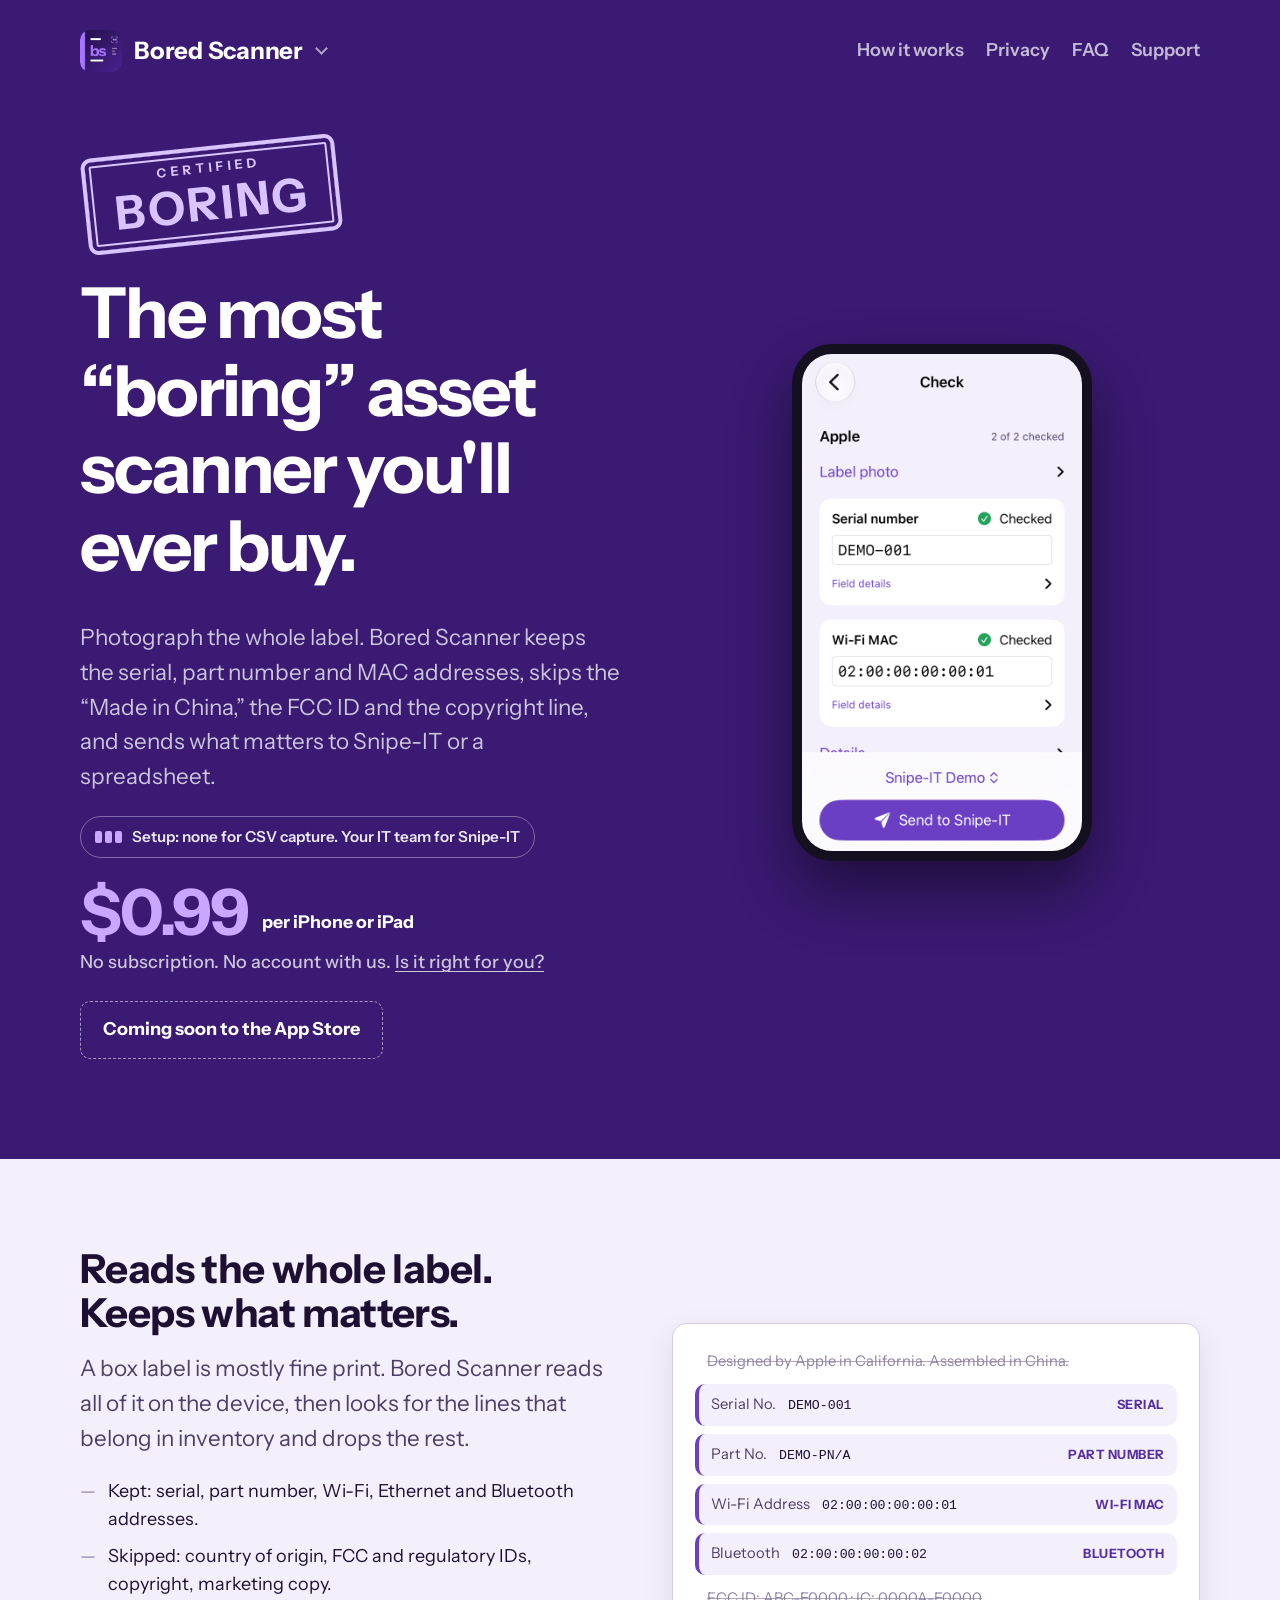
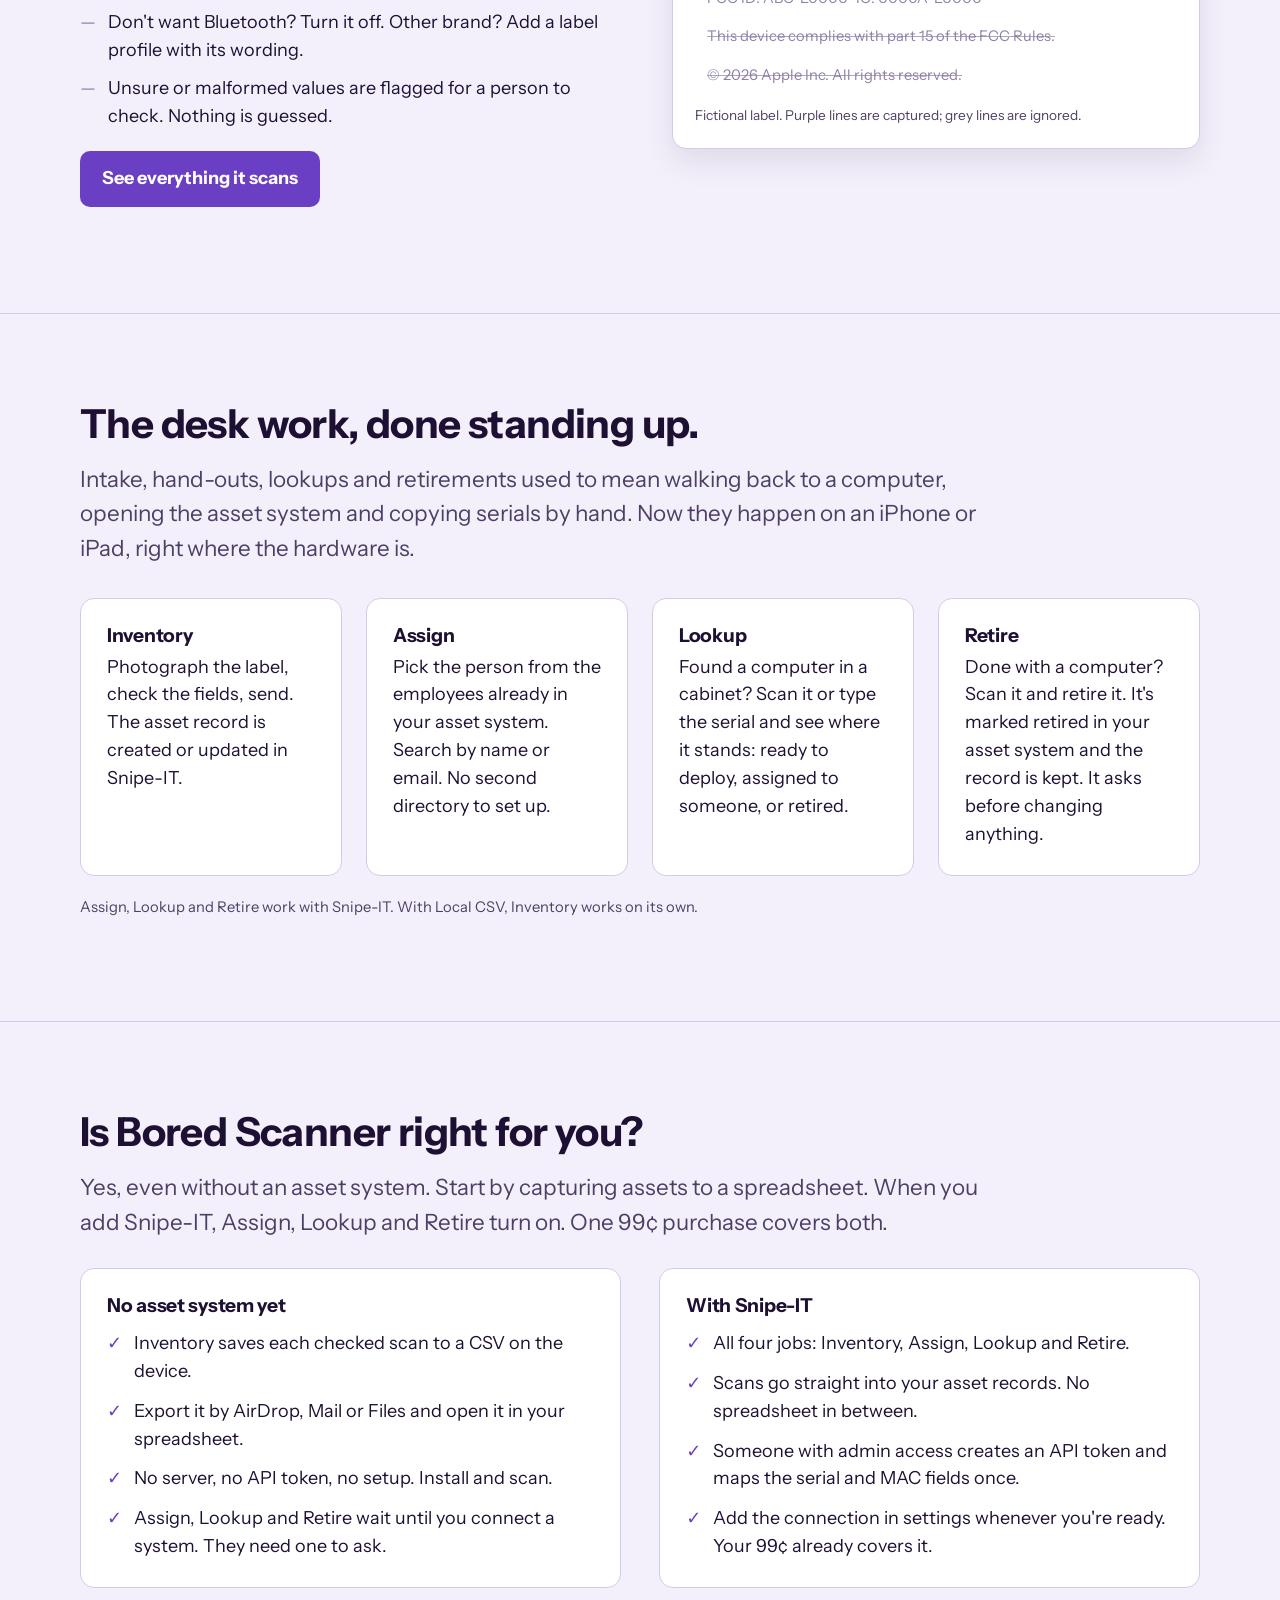
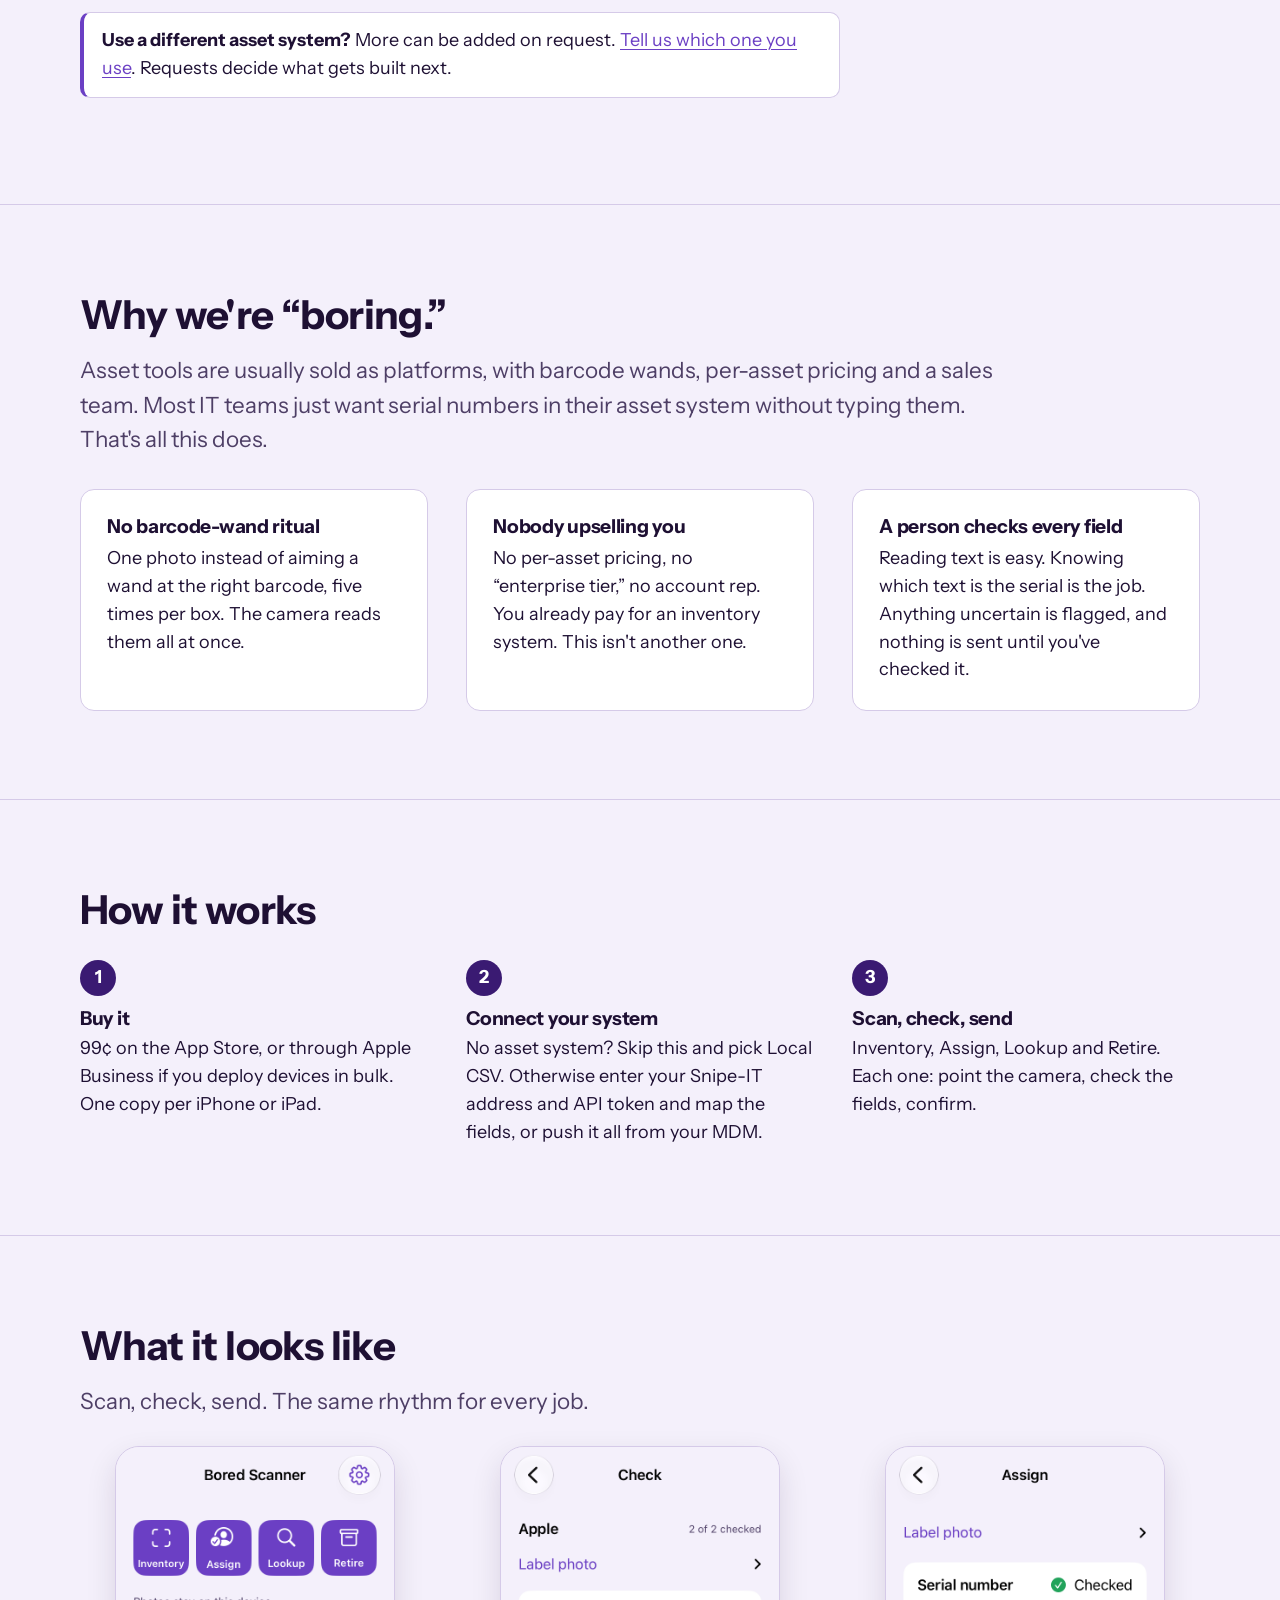
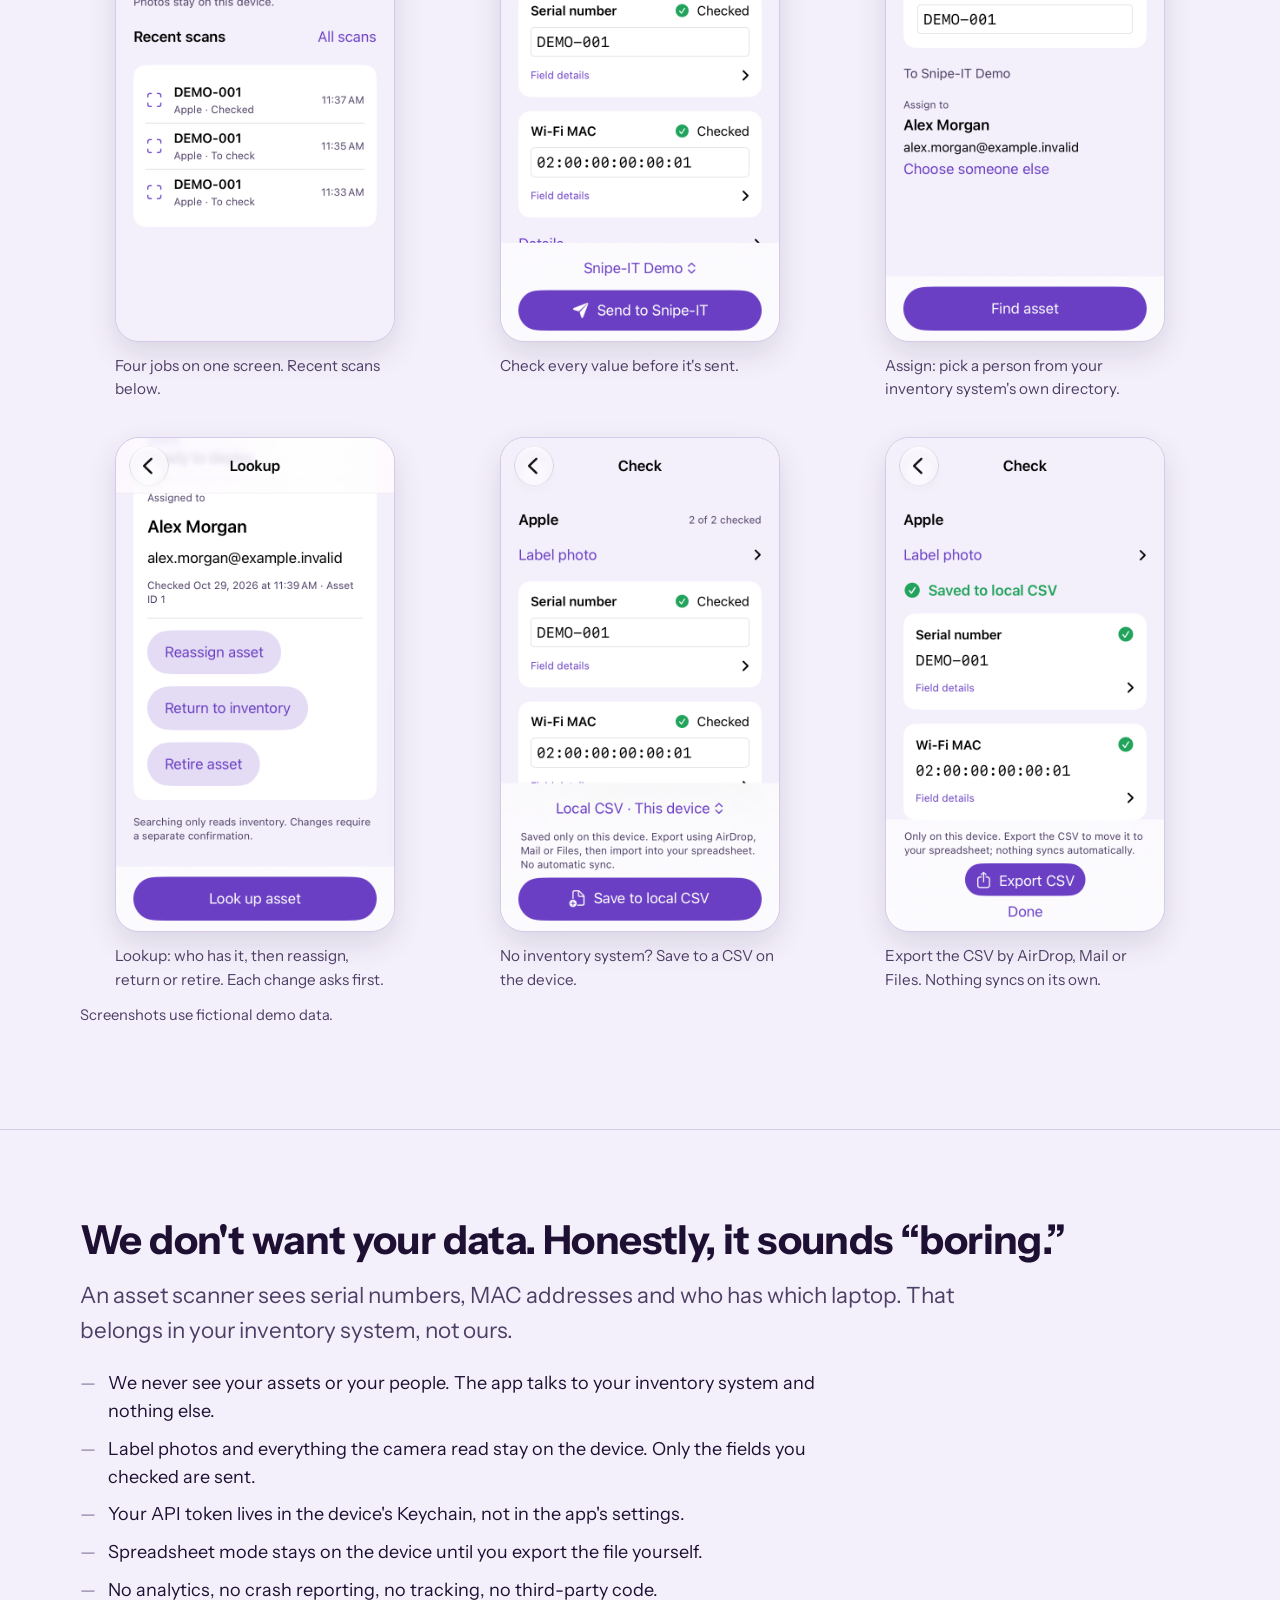
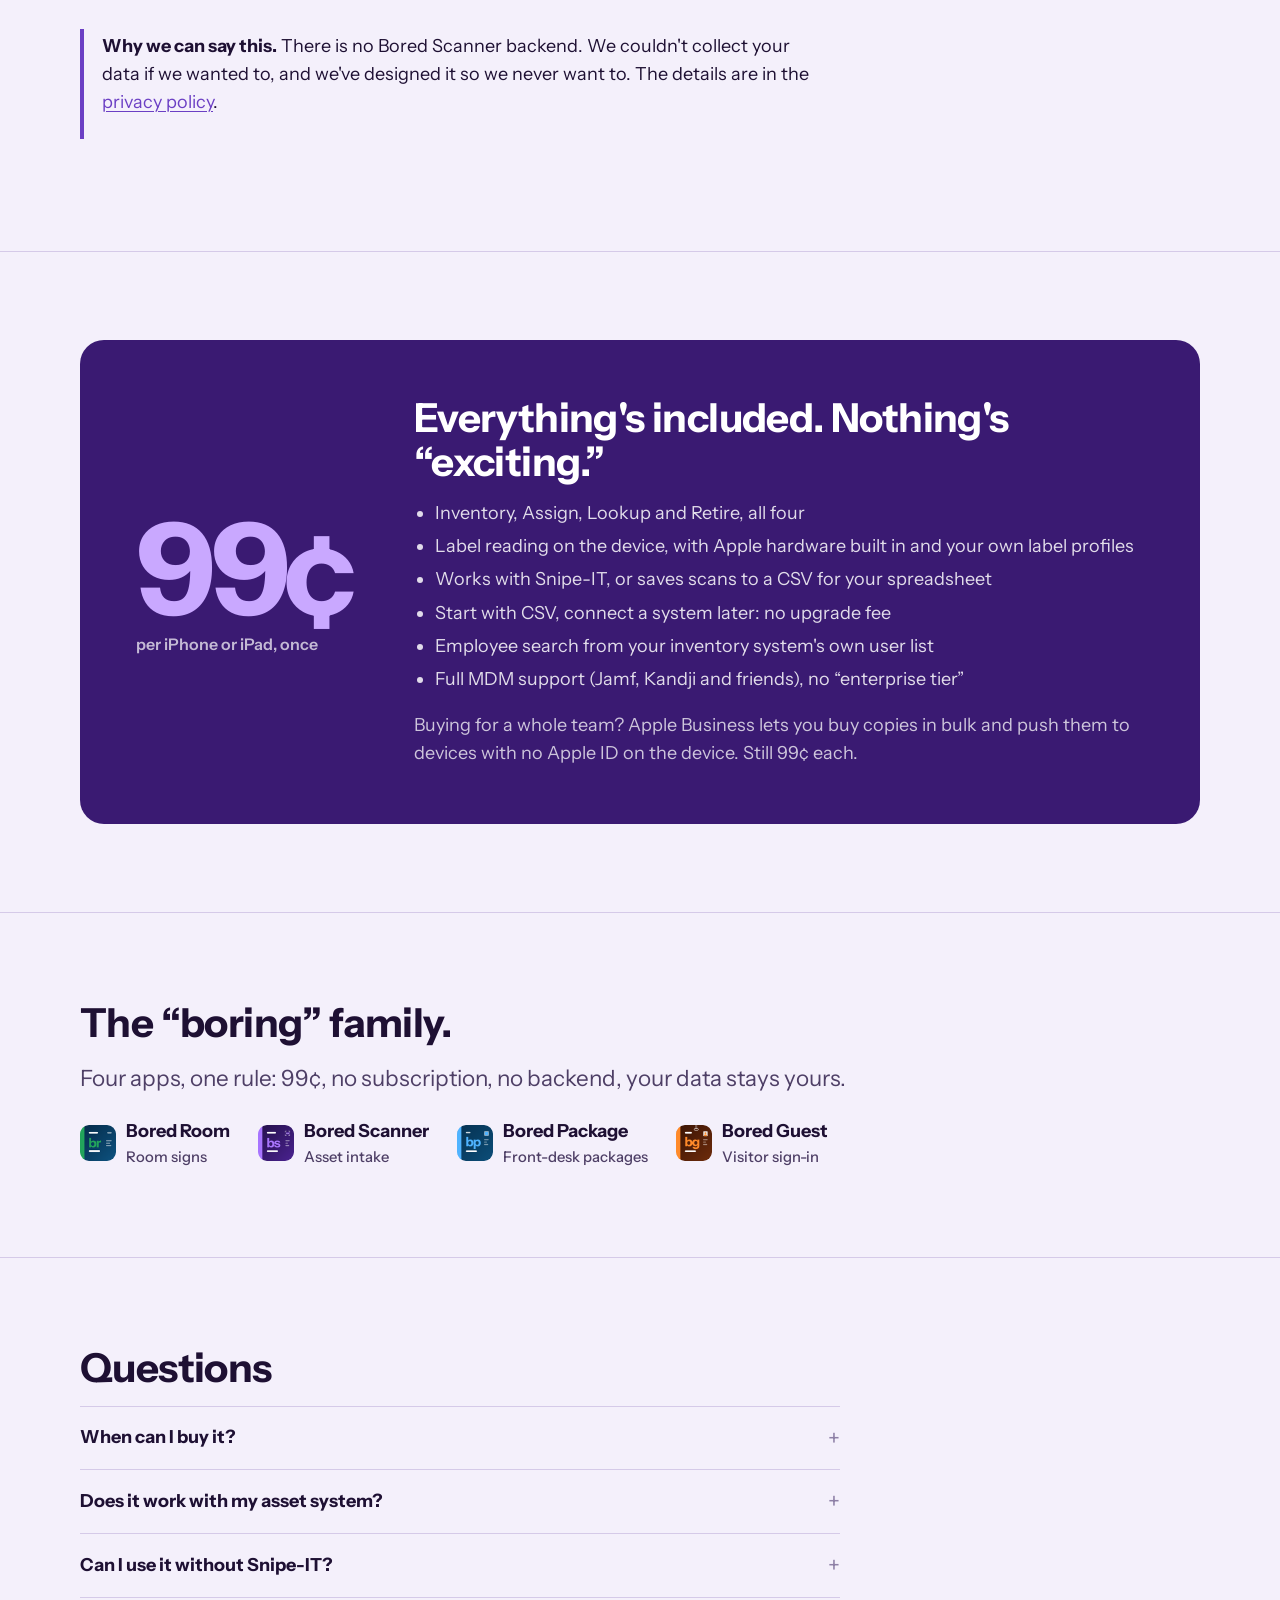
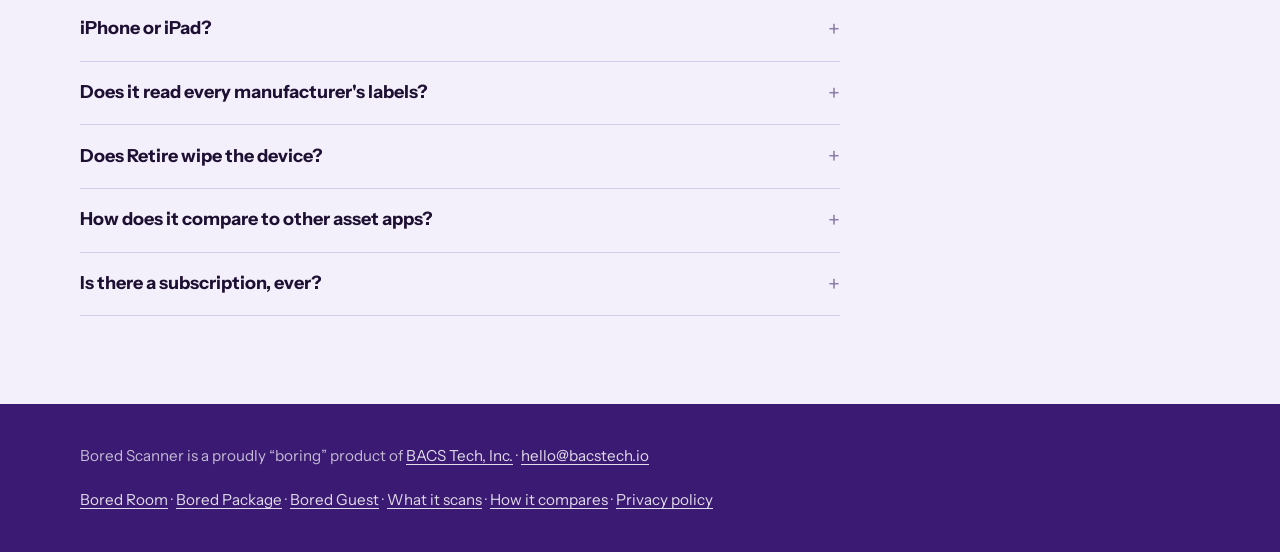
==== commit f6142f5e: "App switcher in the header on every page Same switcher as boredroom.space: the brand opens a menu of" ====
--- a/index.html
+++ b/index.html
@@ -2,14 +2,12 @@
 <html lang="en">
 <head>
 <meta charset="utf-8">
-<meta http-equiv="Content-Security-Policy" content="default-src 'self'; script-src 'none'; object-src 'none'; base-uri 'self'; form-action 'none'">
 <meta name="viewport" content="width=device-width, initial-scale=1">
-<title>Bored Scanner: 99¢ laptop asset tag and serial number scanner for iPhone and iPad</title>
+<title>Bored Scanner — the “boring” 99¢ asset scanner for iPhone and iPad</title>
 <meta name="description" content="Photograph a device label. Bored Scanner keeps the serial, part number and MAC addresses, skips the fine print, and sends them to Snipe-IT or a spreadsheet. Proudly “boring”: 99¢, no subscription, no backend, no data collected.">
 <meta property="og:type" content="website">
 <meta property="og:site_name" content="Bored Scanner">
 <meta property="og:url" content="https://boredscanner.space/">
-<link rel="canonical" href="https://boredscanner.space/">
 <meta property="og:title" content="Bored Scanner — the “boring” 99¢ asset scanner for iPhone and iPad">
 <meta property="og:description" content="Photograph a device label. Bored Scanner keeps the serial, part number and MAC addresses, skips the fine print, and sends them to Snipe-IT or a spreadsheet. Proudly “boring”: 99¢, no subscription, no backend, no data collected.">
 <meta property="og:image" content="https://boredscanner.space/og-image.png">
@@ -18,18 +16,17 @@
 <meta property="og:image:alt" content="A device label with the serial and Wi-Fi MAC kept and the fine print crossed out, next to the headline The most boring asset scanner you&#x27;ll ever buy.">
 <meta name="twitter:card" content="summary_large_image">
 <meta name="theme-color" content="#3A1A72">
+<link rel="preconnect" href="https://fonts.googleapis.com">
+<link rel="preconnect" href="https://fonts.gstatic.com" crossorigin>
+<link href="https://fonts.googleapis.com/css2?family=Instrument+Sans:wght@400;600;700&display=swap" rel="stylesheet">
 <link rel="icon" type="image/png" sizes="64x64" href="favicon.png">
 <link rel="apple-touch-icon" href="apple-touch-icon.png">
-<link rel="stylesheet" href="style.css?v=8">
-<link rel="stylesheet" href="/menu.css?v=1">
-<script type="application/ld+json">
-{"@context": "https://schema.org", "@graph": [{"@type": "WebSite", "@id": "https://boredscanner.space/#website", "url": "https://boredscanner.space/", "name": "Bored Scanner", "publisher": {"@id": "https://boredscanner.space/#org"}}, {"@type": "Organization", "@id": "https://boredscanner.space/#org", "name": "BACS Tech, Inc.", "url": "https://www.bacstech.io", "logo": "https://boredscanner.space/mark.png"}]}
-</script>
+<link rel="stylesheet" href="style.css?v=7">
 </head>
 <body>
 
 <header class="hero">
-  <div class="wrap u-block">
+  <div class="wrap" style="display:block">
     <div class="top">
       <details class="switcher">
         <summary class="brand" aria-label="Bored Scanner. Switch app"><img src="mark.png" alt="" width="30" height="30"> Bored Scanner<span class="sw-chev" aria-hidden="true"></span></summary>
@@ -46,20 +43,16 @@
         <a href="#privacy">Privacy</a>
         <a href="#faq">FAQ</a>
         <a href="https://boredsoftware.space/support/scanner.html">Support</a>
-        <details class="bmenu"><summary>Menu</summary><div class="bmenu-panel"><div class="bmenu-group bmenu-software"><h4><i style="background:#3E5A72"></i>Bored Software</h4><ul><li><a href="https://boredsoftware.space/">Apps</a></li><li><a href="https://boredsoftware.space/news.html">News</a></li><li><a href="https://boredsoftware.space/support/">Support</a></li><li><a href="https://boredsoftware.space/about.html">About</a></li></ul></div><div class="bmenu-group bmenu-room"><h4><i style="background:#1C8C6E"></i>Bored Room</h4><ul><li><a href="https://boredroom.space/">Home</a></li><li><a href="https://boredroom.space/setup.html">Setup guides</a></li><li><a href="https://boredroom.space/setup-manual.html">By hand / iPhone</a></li><li><a href="https://boredroom.space/setup-configurator.html">Apple Configurator</a></li><li><a href="https://boredroom.space/setup-mdm.html">MDM</a></li><li><a href="https://boredroom.space/setup-service-account.html">Service account</a></li><li><a href="https://boredroom.space/mounting.html">Mounting and power</a></li><li><a href="https://boredroom.space/privacy.html">Privacy</a></li><li><a href="https://boredsoftware.space/support/room.html">Support</a></li></ul></div><div class="bmenu-group bmenu-scanner"><h4><i style="background:#6B3FC4"></i>Bored Scanner</h4><ul><li><a href="https://boredscanner.space/" aria-current="page">Home</a></li><li><a href="https://boredscanner.space/scanning.html">Scanning</a></li><li><a href="https://boredscanner.space/compare.html">Compare</a></li><li><a href="https://boredscanner.space/privacy.html">Privacy</a></li><li><a href="https://boredsoftware.space/support/scanner.html">Support</a></li></ul></div><div class="bmenu-group bmenu-package"><h4><i style="background:#1A6FB8"></i>Bored Package <small>Soon</small></h4><ul><li><a href="https://boredpackage.space/">Home</a></li><li><a href="https://boredsoftware.space/support/package.html">Support</a></li></ul></div><div class="bmenu-group bmenu-guest"><h4><i style="background:#C2510F"></i>Bored Guest <small>Soon</small></h4><ul><li><a href="https://boredguest.space/">Home</a></li><li><a href="https://boredsoftware.space/support/guest.html">Support</a></li></ul></div></div></details>
-        
-        
-        
       </nav>
     </div>
   </div>
-  <div class="wrap u-mt-fluid">
+  <div class="wrap" style="margin-top: clamp(24px, 5vw, 56px)">
     <div>
       <div class="stamp" role="img" aria-label="Certified boring"><span class="stamp-top">Certified</span><span class="stamp-main">Boring</span></div>
       <h1>The most “boring” asset scanner you'll ever buy.</h1>
       <p class="lede">Photograph the whole label. Bored Scanner keeps the serial, part number and MAC addresses, skips the “Made in China,” the FCC ID and the copyright line, and sends what matters to Snipe-IT or a spreadsheet.</p>
       <div class="setup-badge"><span class="lvl" aria-hidden="true"><i class="on"></i><i class="on"></i><i class="on"></i></span>Setup: none for CSV capture. Your IT team for Snipe-IT</div>
-      <div class="price-tag"><b>$0.99</b><span class="per">per iPhone or iPad</span><span class="fine">No subscription. No account with us. <a class="u-inherit" href="#fit">Is it right for you?</a></span></div>
+      <div class="price-tag"><b>$0.99</b><span class="per">per iPhone or iPad</span><span class="fine">No subscription. No account with us. <a href="#fit" style="color:inherit">Is it right for you?</a></span></div>
       <div class="cta-row">
         <span class="soon">Coming soon to the App Store</span>
       </div>
@@ -81,7 +74,7 @@
         <li>Don't want Bluetooth? Turn it off. Other brand? Add a label profile with its wording.</li>
         <li>Unsure or malformed values are flagged for a person to check. Nothing is guessed.</li>
       </ul>
-      <p class="u-mt-20"><a class="cta" href="scanning.html">See everything it scans</a></p>
+      <p style="margin-top:20px"><a class="cta" href="scanning.html">See everything it scans</a></p>
     </div>
     <figure class="label-card" aria-label="Example device label. Serial, part number, Wi-Fi and Bluetooth lines are kept; origin, FCC ID and copyright lines are skipped.">
       <div class="skip">Designed by Apple in California. Assembled in China.</div>
@@ -119,7 +112,7 @@
         <p>Done with a computer? Scan it and retire it. It's marked retired in your asset system and the record is kept. It asks before changing anything.</p>
       </div>
     </div>
-    <p class="small u-mt-20">Assign, Lookup and Retire work with Snipe-IT. With Local CSV, Inventory works on its own.</p>
+    <p class="small" style="margin-top:20px">Assign, Lookup and Retire work with Snipe-IT. With Local CSV, Inventory works on its own.</p>
   </div>
 </section>
 
@@ -147,7 +140,7 @@
         </ul>
       </div>
     </div>
-    <div class="note u-mt-24">
+    <div class="note" style="margin-top:24px">
       <p><strong>Use a different asset system?</strong> More can be added on request. <a href="mailto:hello@bacstech.io?subject=Bored%20Scanner%3A%20please%20add%20my%20asset%20system">Tell us which one you use</a>. Requests decide what gets built next.</p>
     </div>
   </div>
@@ -157,7 +150,7 @@
   <div class="wrap">
     <h2>Why we're “boring.”</h2>
     <p class="lede">Asset tools are usually sold as platforms, with barcode wands, per-asset pricing and a sales team. Most IT teams just want serial numbers in their asset system without typing them. That's all this does.</p>
-    <div class="grid-3 u-mt-32">
+    <div class="grid-3" style="margin-top:32px">
       <div class="card">
         <h3>No barcode-wand ritual</h3>
         <p>One photo instead of aiming a wand at the right barcode, five times per box. The camera reads them all at once.</p>
@@ -232,7 +225,7 @@
     <div class="pricing">
       <div class="big">99¢<small>per iPhone or iPad, once</small></div>
       <div>
-        <h2 class="u-white">Everything's included. Nothing's “exciting.”</h2>
+        <h2 style="color:#fff">Everything's included. Nothing's “exciting.”</h2>
         <ul>
           <li>Inventory, Assign, Lookup and Retire, all four</li>
           <li>Label reading on the device, with Apple hardware built in and your own label profiles</li>
@@ -241,7 +234,7 @@
           <li>Employee search from your inventory system's own user list</li>
           <li>Full MDM support (Jamf, Kandji and friends), no “enterprise tier”</li>
         </ul>
-        <p class="u-m-18-0-0">Buying for a whole team? Apple Business lets you buy copies in bulk and push them to devices with no Apple ID on the device. Still 99¢ each.</p>
+        <p style="margin:18px 0 0">Buying for a whole team? Apple Business lets you buy copies in bulk and push them to devices with no Apple ID on the device. Still 99¢ each.</p>
       </div>
     </div>
   </div>
--- a/style.css
+++ b/style.css
@@ -392,3 +392,24 @@
 .check-split { display: grid; grid-template-columns: auto 1fr; gap: clamp(28px, 6vw, 72px); align-items: center; }
 @media (max-width: 760px) { .check-split { grid-template-columns: 1fr; } }
 .check-split .phone { width: min(280px, 72vw); }
+
+/* App switcher: the brand opens a menu of the Bored Software apps. <details>, so no JavaScript. */
+.switcher { position: relative; z-index: 20; border: 0; padding: 0; max-width: none; }
+.switcher:last-of-type { border: 0; }
+.switcher > summary.brand { cursor: pointer; list-style: none; justify-content: flex-start; padding: 0; }
+.switcher > summary.brand::after { content: none; }
+.switcher > summary::-webkit-details-marker { display: none; }
+.sw-chev { width: 9px; height: 9px; border-right: 2.5px solid currentColor; border-bottom: 2.5px solid currentColor; transform: translateY(-3px) rotate(45deg); opacity: .6; margin-left: 2px; transition: transform .15s; }
+.switcher[open] .sw-chev { transform: translateY(2px) rotate(-135deg); }
+.sw-menu { position: absolute; top: calc(100% + 10px); left: 0; width: min(330px, calc(100vw - 32px)); background: #fff; color: var(--sw-ink); border: 1px solid var(--sw-line); border-radius: 14px; box-shadow: 0 18px 40px rgba(0,0,0,.25); padding: 8px; display: grid; gap: 2px; text-transform: none; letter-spacing: normal; font-weight: 400; }
+.sw-item { display: flex; align-items: center; gap: 12px; padding: 10px; border-radius: 10px; text-decoration: none; color: var(--sw-ink); }
+.sw-item img { width: 36px; height: 36px; border-radius: 9px; flex: none; }
+.sw-item span { display: grid; line-height: 1.25; }
+.sw-item b { font-size: 1rem; font-weight: 700; }
+.sw-item small { font-size: .82rem; color: var(--sw-ink-2); }
+a.sw-item:hover { background: var(--sw-tint); color: var(--sw-ink); }
+.sw-current { background: var(--sw-tint); box-shadow: inset 3px 0 0 var(--sw-accent); }
+.sw-soon { opacity: .55; }
+.sw-all { display: block; padding: 10px; margin-top: 4px; border-top: 1px solid var(--sw-line); font-weight: 600; font-size: .92rem; text-decoration: none; color: var(--sw-link); }
+@media print { .switcher .sw-menu, .sw-chev { display: none; } }
+:root { --sw-ink: var(--ink); --sw-ink-2: var(--ink-2); --sw-line: var(--chrome); --sw-tint: var(--paper); --sw-accent: var(--accent); --sw-link: var(--ocean); }
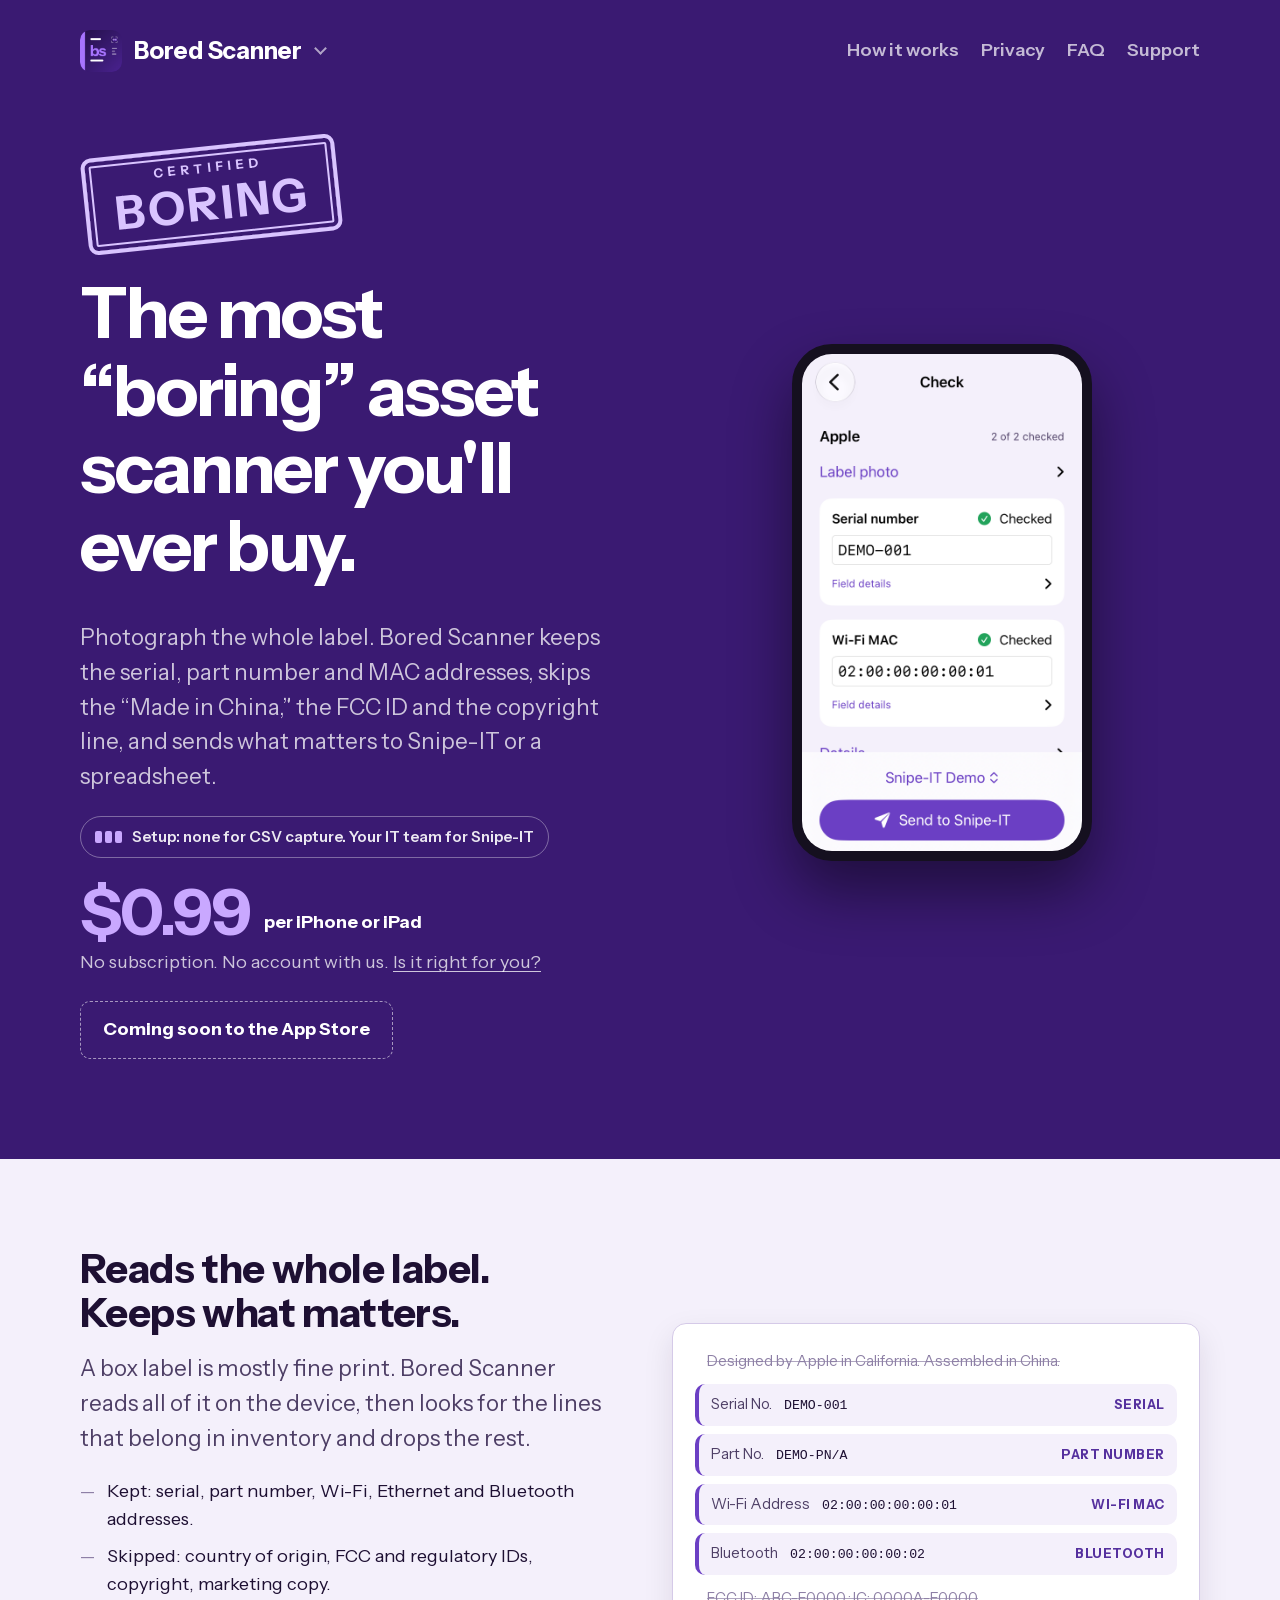
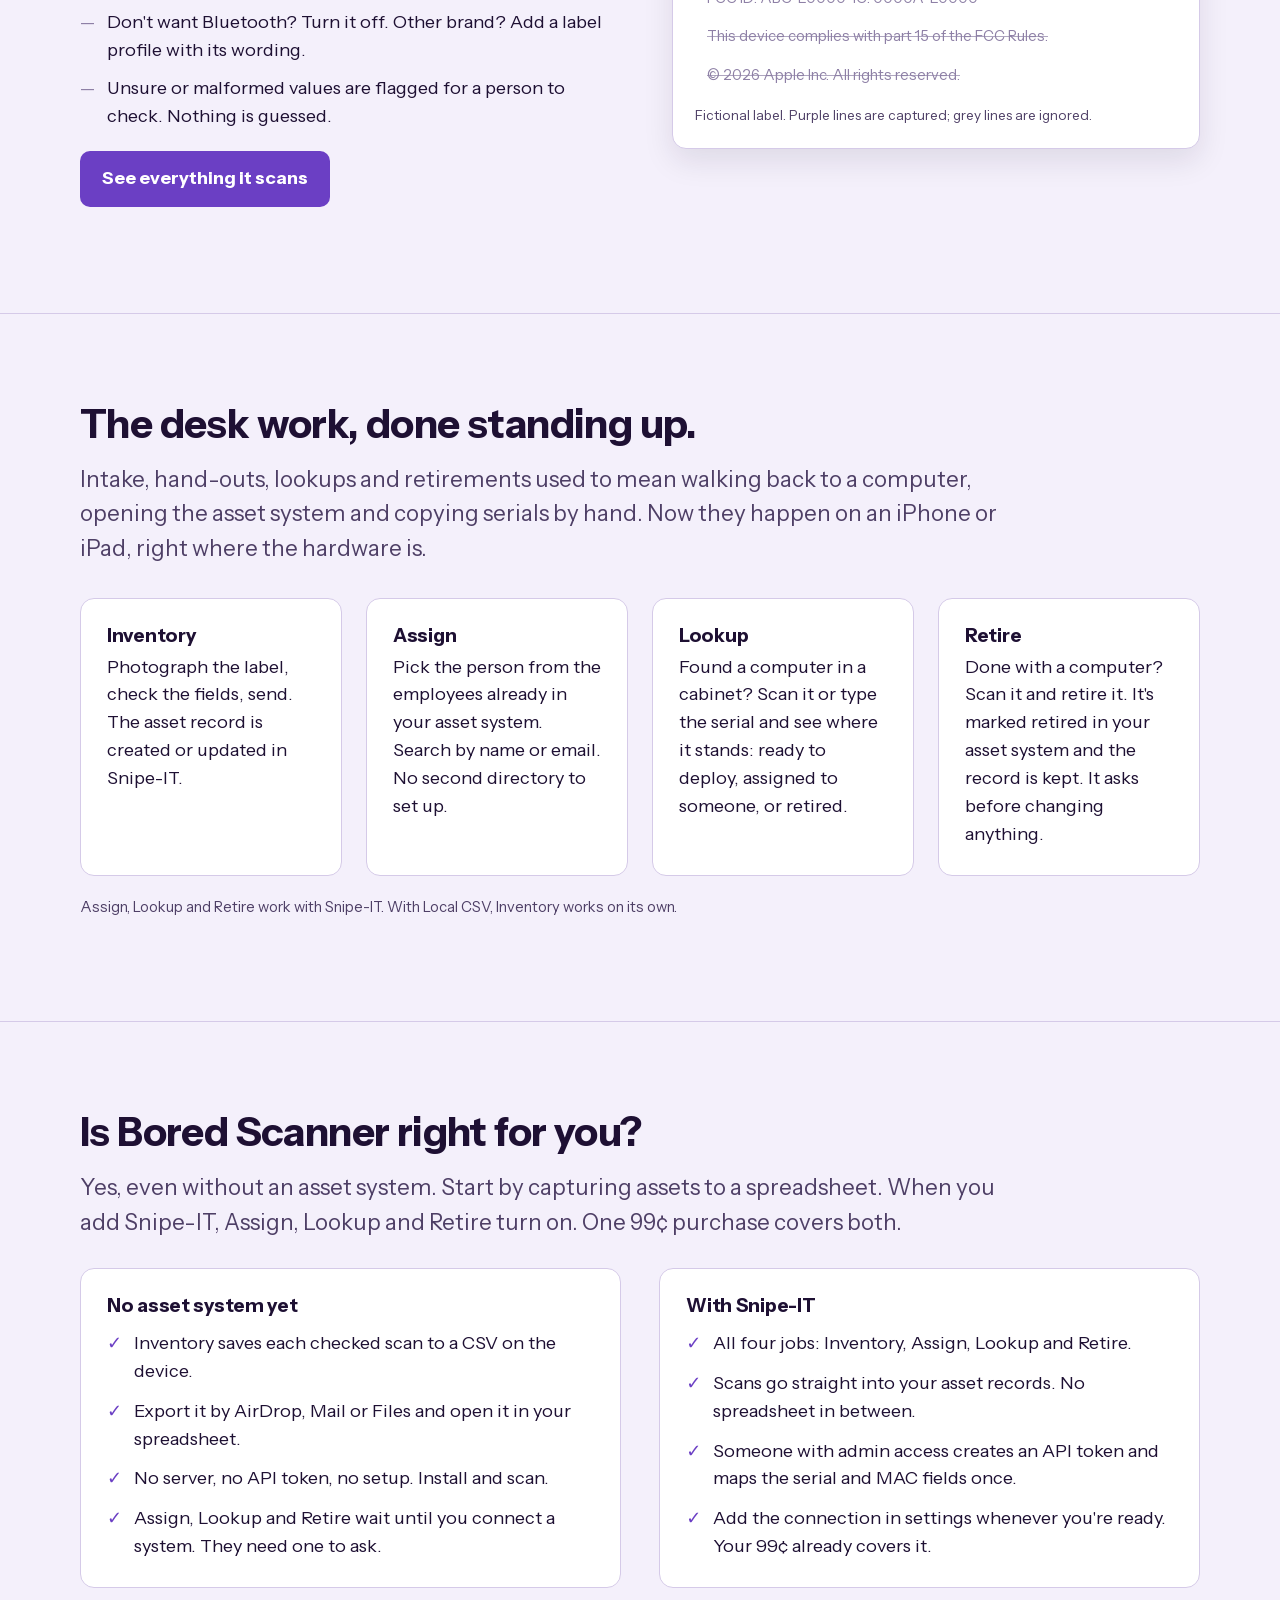
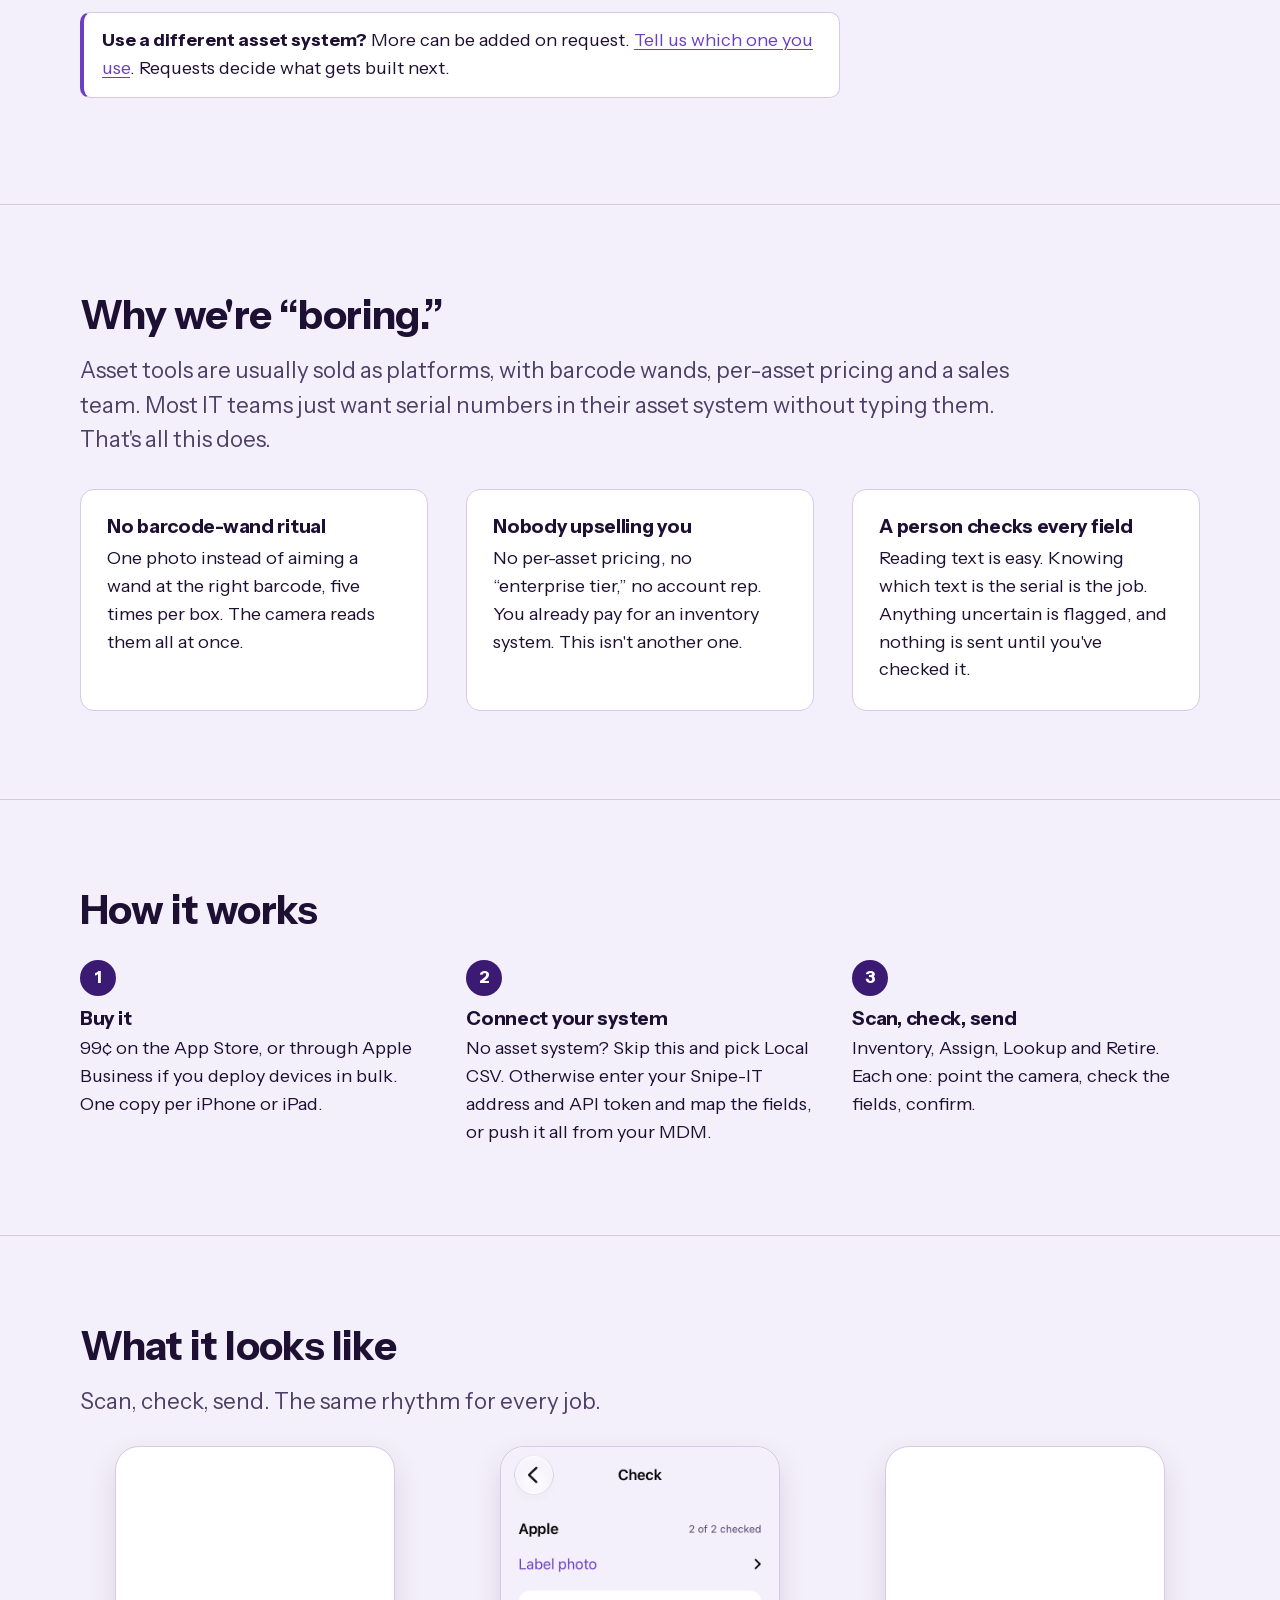
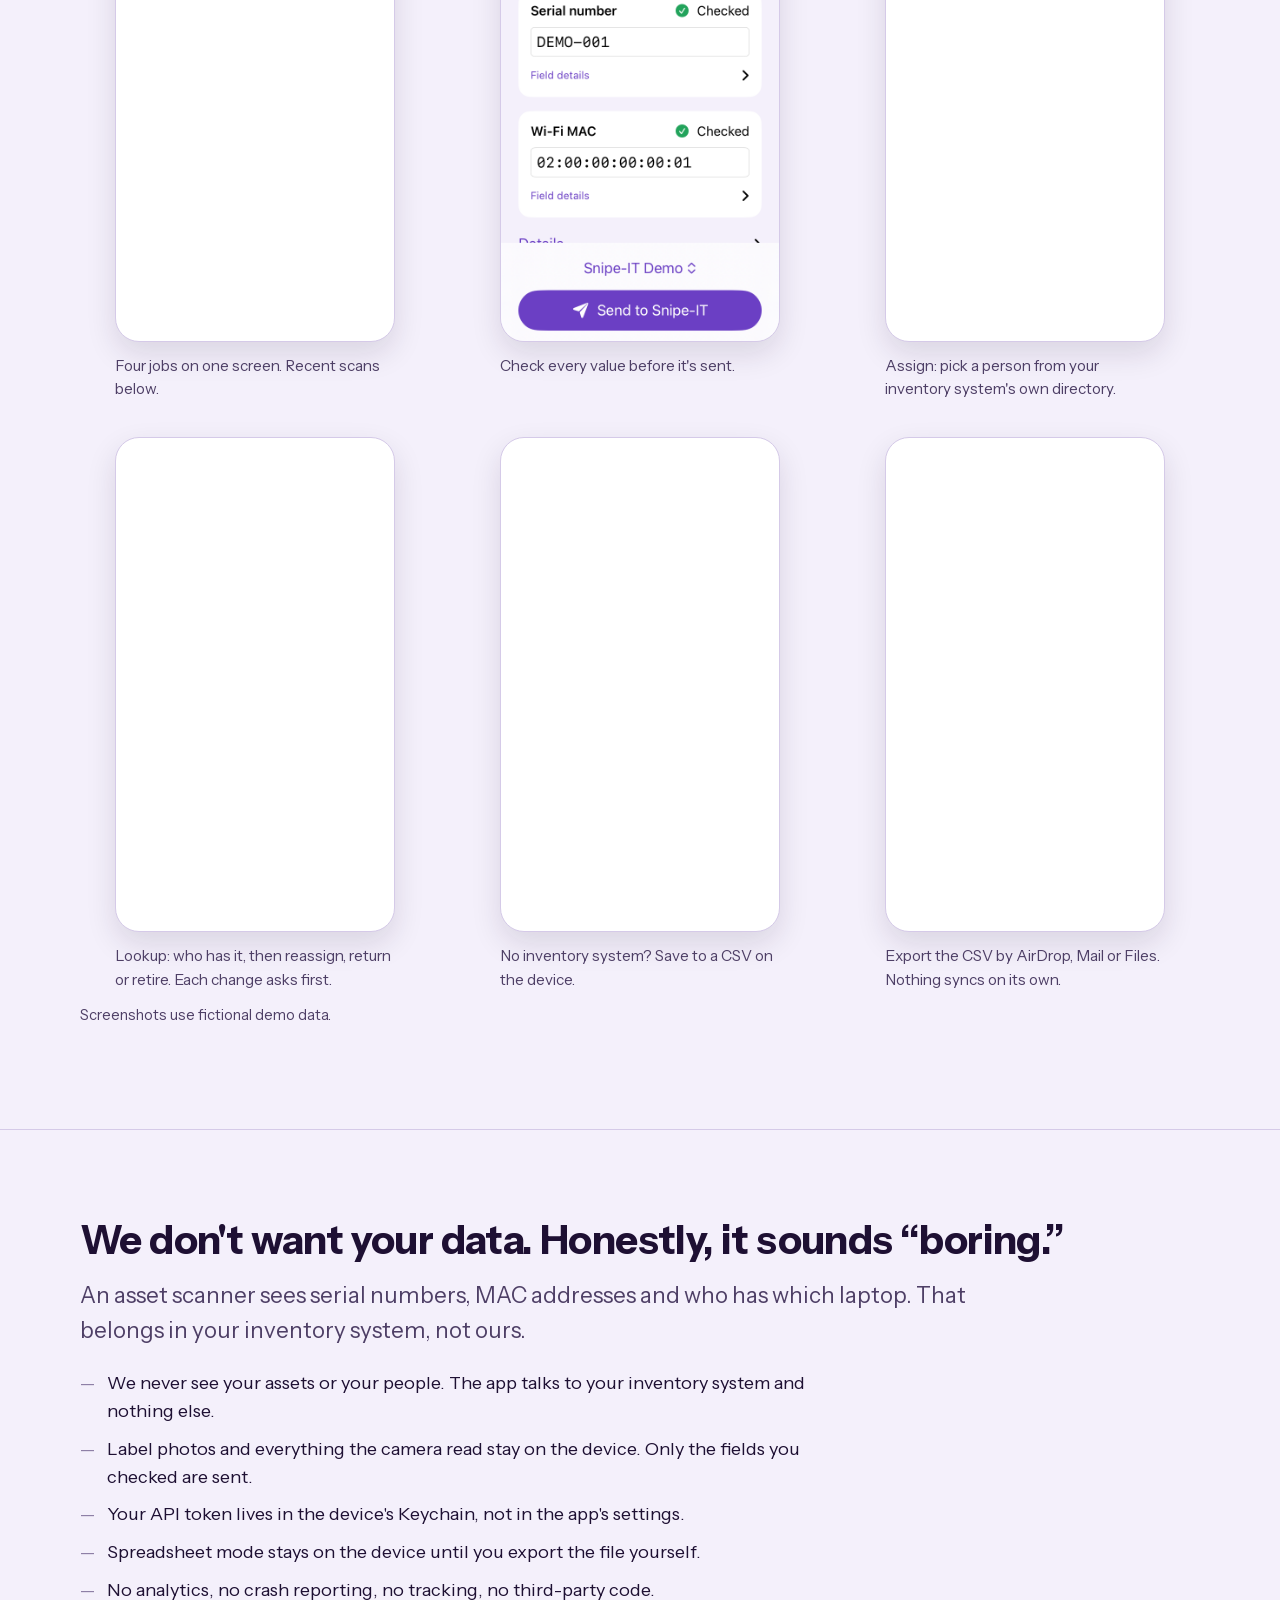
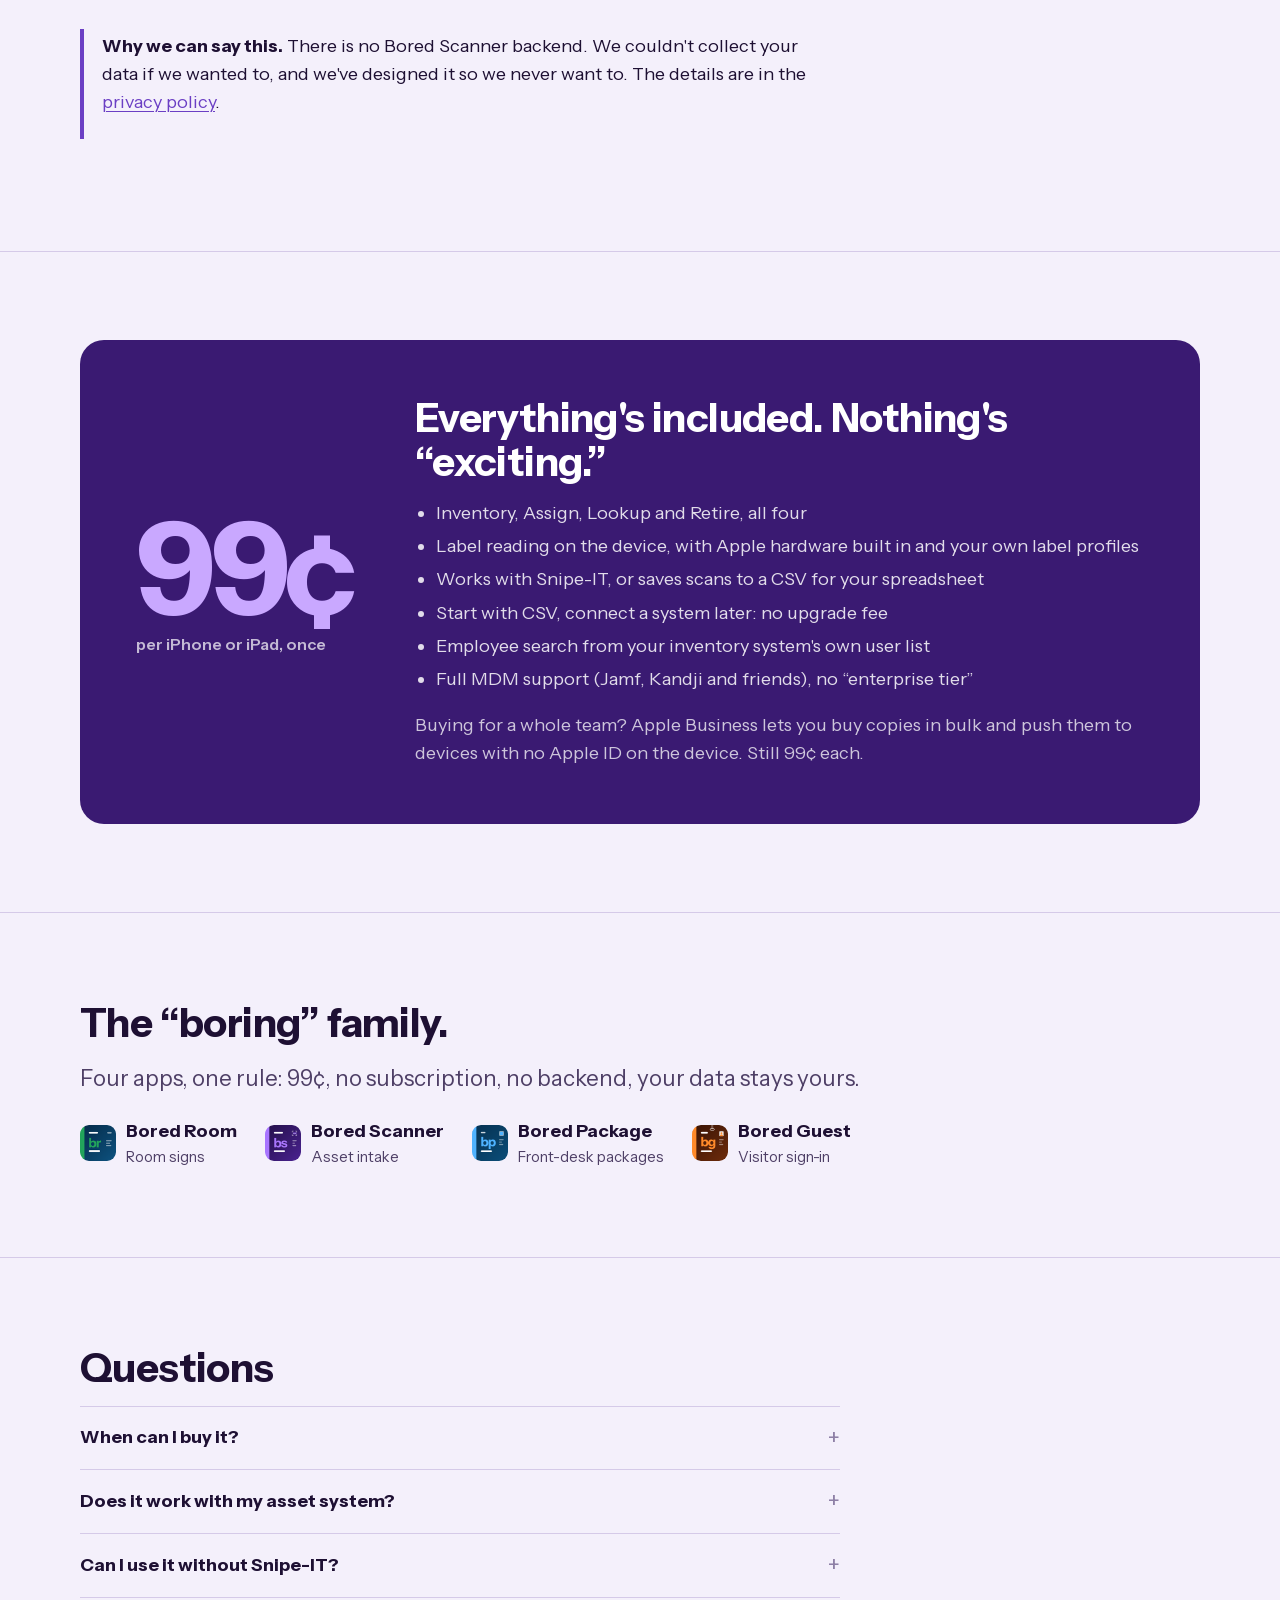
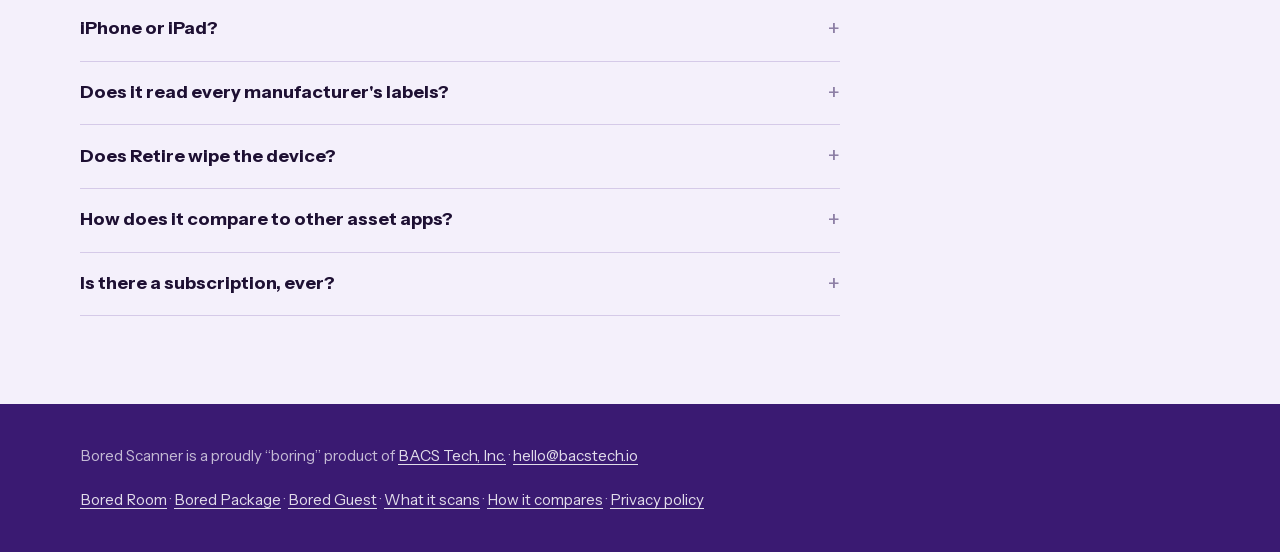
==== commit 392d3d1d: "Self-host Instrument Sans; add a Content-Security-Policy to every page - Fonts: the two Instrument S" ====
--- a/index.html
+++ b/index.html
@@ -2,12 +2,14 @@
 <html lang="en">
 <head>
 <meta charset="utf-8">
+<meta http-equiv="Content-Security-Policy" content="default-src 'self'; script-src 'none'; object-src 'none'; base-uri 'self'; form-action 'none'">
 <meta name="viewport" content="width=device-width, initial-scale=1">
-<title>Bored Scanner — the “boring” 99¢ asset scanner for iPhone and iPad</title>
+<title>Bored Scanner: 99¢ laptop asset tag and serial number scanner for iPhone and iPad</title>
 <meta name="description" content="Photograph a device label. Bored Scanner keeps the serial, part number and MAC addresses, skips the fine print, and sends them to Snipe-IT or a spreadsheet. Proudly “boring”: 99¢, no subscription, no backend, no data collected.">
 <meta property="og:type" content="website">
 <meta property="og:site_name" content="Bored Scanner">
 <meta property="og:url" content="https://boredscanner.space/">
+<link rel="canonical" href="https://boredscanner.space/">
 <meta property="og:title" content="Bored Scanner — the “boring” 99¢ asset scanner for iPhone and iPad">
 <meta property="og:description" content="Photograph a device label. Bored Scanner keeps the serial, part number and MAC addresses, skips the fine print, and sends them to Snipe-IT or a spreadsheet. Proudly “boring”: 99¢, no subscription, no backend, no data collected.">
 <meta property="og:image" content="https://boredscanner.space/og-image.png">
@@ -16,17 +18,17 @@
 <meta property="og:image:alt" content="A device label with the serial and Wi-Fi MAC kept and the fine print crossed out, next to the headline The most boring asset scanner you&#x27;ll ever buy.">
 <meta name="twitter:card" content="summary_large_image">
 <meta name="theme-color" content="#3A1A72">
-<link rel="preconnect" href="https://fonts.googleapis.com">
-<link rel="preconnect" href="https://fonts.gstatic.com" crossorigin>
-<link href="https://fonts.googleapis.com/css2?family=Instrument+Sans:wght@400;600;700&display=swap" rel="stylesheet">
 <link rel="icon" type="image/png" sizes="64x64" href="favicon.png">
 <link rel="apple-touch-icon" href="apple-touch-icon.png">
-<link rel="stylesheet" href="style.css?v=7">
+<link rel="stylesheet" href="style.css?v=8">
+<script type="application/ld+json">
+{"@context": "https://schema.org", "@graph": [{"@type": "WebSite", "@id": "https://boredscanner.space/#website", "url": "https://boredscanner.space/", "name": "Bored Scanner", "publisher": {"@id": "https://boredscanner.space/#org"}}, {"@type": "Organization", "@id": "https://boredscanner.space/#org", "name": "BACS Tech, Inc.", "url": "https://www.bacstech.io", "logo": "https://boredscanner.space/mark.png"}]}
+</script>
 </head>
 <body>
 
 <header class="hero">
-  <div class="wrap" style="display:block">
+  <div class="wrap u-block">
     <div class="top">
       <details class="switcher">
         <summary class="brand" aria-label="Bored Scanner. Switch app"><img src="mark.png" alt="" width="30" height="30"> Bored Scanner<span class="sw-chev" aria-hidden="true"></span></summary>
@@ -46,13 +48,13 @@
       </nav>
     </div>
   </div>
-  <div class="wrap" style="margin-top: clamp(24px, 5vw, 56px)">
+  <div class="wrap u-mt-fluid">
     <div>
       <div class="stamp" role="img" aria-label="Certified boring"><span class="stamp-top">Certified</span><span class="stamp-main">Boring</span></div>
       <h1>The most “boring” asset scanner you'll ever buy.</h1>
       <p class="lede">Photograph the whole label. Bored Scanner keeps the serial, part number and MAC addresses, skips the “Made in China,” the FCC ID and the copyright line, and sends what matters to Snipe-IT or a spreadsheet.</p>
       <div class="setup-badge"><span class="lvl" aria-hidden="true"><i class="on"></i><i class="on"></i><i class="on"></i></span>Setup: none for CSV capture. Your IT team for Snipe-IT</div>
-      <div class="price-tag"><b>$0.99</b><span class="per">per iPhone or iPad</span><span class="fine">No subscription. No account with us. <a href="#fit" style="color:inherit">Is it right for you?</a></span></div>
+      <div class="price-tag"><b>$0.99</b><span class="per">per iPhone or iPad</span><span class="fine">No subscription. No account with us. <a class="u-inherit" href="#fit">Is it right for you?</a></span></div>
       <div class="cta-row">
         <span class="soon">Coming soon to the App Store</span>
       </div>
@@ -74,7 +76,7 @@
         <li>Don't want Bluetooth? Turn it off. Other brand? Add a label profile with its wording.</li>
         <li>Unsure or malformed values are flagged for a person to check. Nothing is guessed.</li>
       </ul>
-      <p style="margin-top:20px"><a class="cta" href="scanning.html">See everything it scans</a></p>
+      <p class="u-mt-20"><a class="cta" href="scanning.html">See everything it scans</a></p>
     </div>
     <figure class="label-card" aria-label="Example device label. Serial, part number, Wi-Fi and Bluetooth lines are kept; origin, FCC ID and copyright lines are skipped.">
       <div class="skip">Designed by Apple in California. Assembled in China.</div>
@@ -112,7 +114,7 @@
         <p>Done with a computer? Scan it and retire it. It's marked retired in your asset system and the record is kept. It asks before changing anything.</p>
       </div>
     </div>
-    <p class="small" style="margin-top:20px">Assign, Lookup and Retire work with Snipe-IT. With Local CSV, Inventory works on its own.</p>
+    <p class="small u-mt-20">Assign, Lookup and Retire work with Snipe-IT. With Local CSV, Inventory works on its own.</p>
   </div>
 </section>
 
@@ -140,7 +142,7 @@
         </ul>
       </div>
     </div>
-    <div class="note" style="margin-top:24px">
+    <div class="note u-mt-24">
       <p><strong>Use a different asset system?</strong> More can be added on request. <a href="mailto:hello@bacstech.io?subject=Bored%20Scanner%3A%20please%20add%20my%20asset%20system">Tell us which one you use</a>. Requests decide what gets built next.</p>
     </div>
   </div>
@@ -150,7 +152,7 @@
   <div class="wrap">
     <h2>Why we're “boring.”</h2>
     <p class="lede">Asset tools are usually sold as platforms, with barcode wands, per-asset pricing and a sales team. Most IT teams just want serial numbers in their asset system without typing them. That's all this does.</p>
-    <div class="grid-3" style="margin-top:32px">
+    <div class="grid-3 u-mt-32">
       <div class="card">
         <h3>No barcode-wand ritual</h3>
         <p>One photo instead of aiming a wand at the right barcode, five times per box. The camera reads them all at once.</p>
@@ -225,7 +227,7 @@
     <div class="pricing">
       <div class="big">99¢<small>per iPhone or iPad, once</small></div>
       <div>
-        <h2 style="color:#fff">Everything's included. Nothing's “exciting.”</h2>
+        <h2 class="u-white">Everything's included. Nothing's “exciting.”</h2>
         <ul>
           <li>Inventory, Assign, Lookup and Retire, all four</li>
           <li>Label reading on the device, with Apple hardware built in and your own label profiles</li>
@@ -234,7 +236,7 @@
           <li>Employee search from your inventory system's own user list</li>
           <li>Full MDM support (Jamf, Kandji and friends), no “enterprise tier”</li>
         </ul>
-        <p style="margin:18px 0 0">Buying for a whole team? Apple Business lets you buy copies in bulk and push them to devices with no Apple ID on the device. Still 99¢ each.</p>
+        <p class="u-m-18-0-0">Buying for a whole team? Apple Business lets you buy copies in bulk and push them to devices with no Apple ID on the device. Still 99¢ each.</p>
       </div>
     </div>
   </div>
--- a/style.css
+++ b/style.css
@@ -1,3 +1,12 @@
+/* Instrument Sans, self-hosted (SIL OFL 1.1, see fonts/OFL.txt). One variable file per
+   subset; declared at the three weights the pages have always loaded: 400, 600, 700. */
+@font-face { font-family: "Instrument Sans"; font-style: normal; font-weight: 400; font-stretch: 100%; font-display: swap; src: url("fonts/instrument-sans-latin-ext.woff2") format("woff2"); unicode-range: U+0100-02BA, U+02BD-02C5, U+02C7-02CC, U+02CE-02D7, U+02DD-02FF, U+0304, U+0308, U+0329, U+1D00-1DBF, U+1E00-1E9F, U+1EF2-1EFF, U+2020, U+20A0-20AB, U+20AD-20C4, U+2113, U+2C60-2C7F, U+A720-A7FF; }
+@font-face { font-family: "Instrument Sans"; font-style: normal; font-weight: 400; font-stretch: 100%; font-display: swap; src: url("fonts/instrument-sans-latin.woff2") format("woff2"); unicode-range: U+0000-00FF, U+0131, U+0152-0153, U+02BB-02BC, U+02C6, U+02DA, U+02DC, U+0304, U+0308, U+0329, U+2000-206F, U+20AC, U+2122, U+2191, U+2193, U+2212, U+2215, U+FEFF, U+FFFD; }
+@font-face { font-family: "Instrument Sans"; font-style: normal; font-weight: 600; font-stretch: 100%; font-display: swap; src: url("fonts/instrument-sans-latin-ext.woff2") format("woff2"); unicode-range: U+0100-02BA, U+02BD-02C5, U+02C7-02CC, U+02CE-02D7, U+02DD-02FF, U+0304, U+0308, U+0329, U+1D00-1DBF, U+1E00-1E9F, U+1EF2-1EFF, U+2020, U+20A0-20AB, U+20AD-20C4, U+2113, U+2C60-2C7F, U+A720-A7FF; }
+@font-face { font-family: "Instrument Sans"; font-style: normal; font-weight: 600; font-stretch: 100%; font-display: swap; src: url("fonts/instrument-sans-latin.woff2") format("woff2"); unicode-range: U+0000-00FF, U+0131, U+0152-0153, U+02BB-02BC, U+02C6, U+02DA, U+02DC, U+0304, U+0308, U+0329, U+2000-206F, U+20AC, U+2122, U+2191, U+2193, U+2212, U+2215, U+FEFF, U+FFFD; }
+@font-face { font-family: "Instrument Sans"; font-style: normal; font-weight: 700; font-stretch: 100%; font-display: swap; src: url("fonts/instrument-sans-latin-ext.woff2") format("woff2"); unicode-range: U+0100-02BA, U+02BD-02C5, U+02C7-02CC, U+02CE-02D7, U+02DD-02FF, U+0304, U+0308, U+0329, U+1D00-1DBF, U+1E00-1E9F, U+1EF2-1EFF, U+2020, U+20A0-20AB, U+20AD-20C4, U+2113, U+2C60-2C7F, U+A720-A7FF; }
+@font-face { font-family: "Instrument Sans"; font-style: normal; font-weight: 700; font-stretch: 100%; font-display: swap; src: url("fonts/instrument-sans-latin.woff2") format("woff2"); unicode-range: U+0000-00FF, U+0131, U+0152-0153, U+02BB-02BC, U+02C6, U+02DA, U+02DC, U+0304, U+0308, U+0329, U+2000-206F, U+20AC, U+2122, U+2191, U+2193, U+2212, U+2215, U+FEFF, U+FFFD; }
+
 /* Bored Scanner — boredscanner.space
    Palette: Violet, "Grimace" purple accent. Swap the tokens below to re-skin the whole site. */
 
@@ -413,3 +422,15 @@
 .sw-all { display: block; padding: 10px; margin-top: 4px; border-top: 1px solid var(--sw-line); font-weight: 600; font-size: .92rem; text-decoration: none; color: var(--sw-link); }
 @media print { .switcher .sw-menu, .sw-chev { display: none; } }
 :root { --sw-ink: var(--ink); --sw-ink-2: var(--ink-2); --sw-line: var(--chrome); --sw-tint: var(--paper); --sw-accent: var(--accent); --sw-link: var(--ocean); }
+
+/* One-off spacing and colour tweaks. These were inline style attributes; they live here so the
+   Content-Security-Policy can forbid inline styles. !important keeps the precedence they had inline. */
+.u-mt-20 { margin-top: 20px !important; }
+.u-mt-24 { margin-top: 24px !important; }
+.u-mt-32 { margin-top: 32px !important; }
+.u-mt-fluid { margin-top: clamp(24px, 5vw, 56px) !important; }
+.u-mt-fluid-sm { margin-top: clamp(20px, 4vw, 44px) !important; }
+.u-m-18-0-0 { margin: 18px 0 0 !important; }
+.u-block { display: block !important; }
+.u-white { color: #fff !important; }
+.u-inherit { color: inherit !important; }
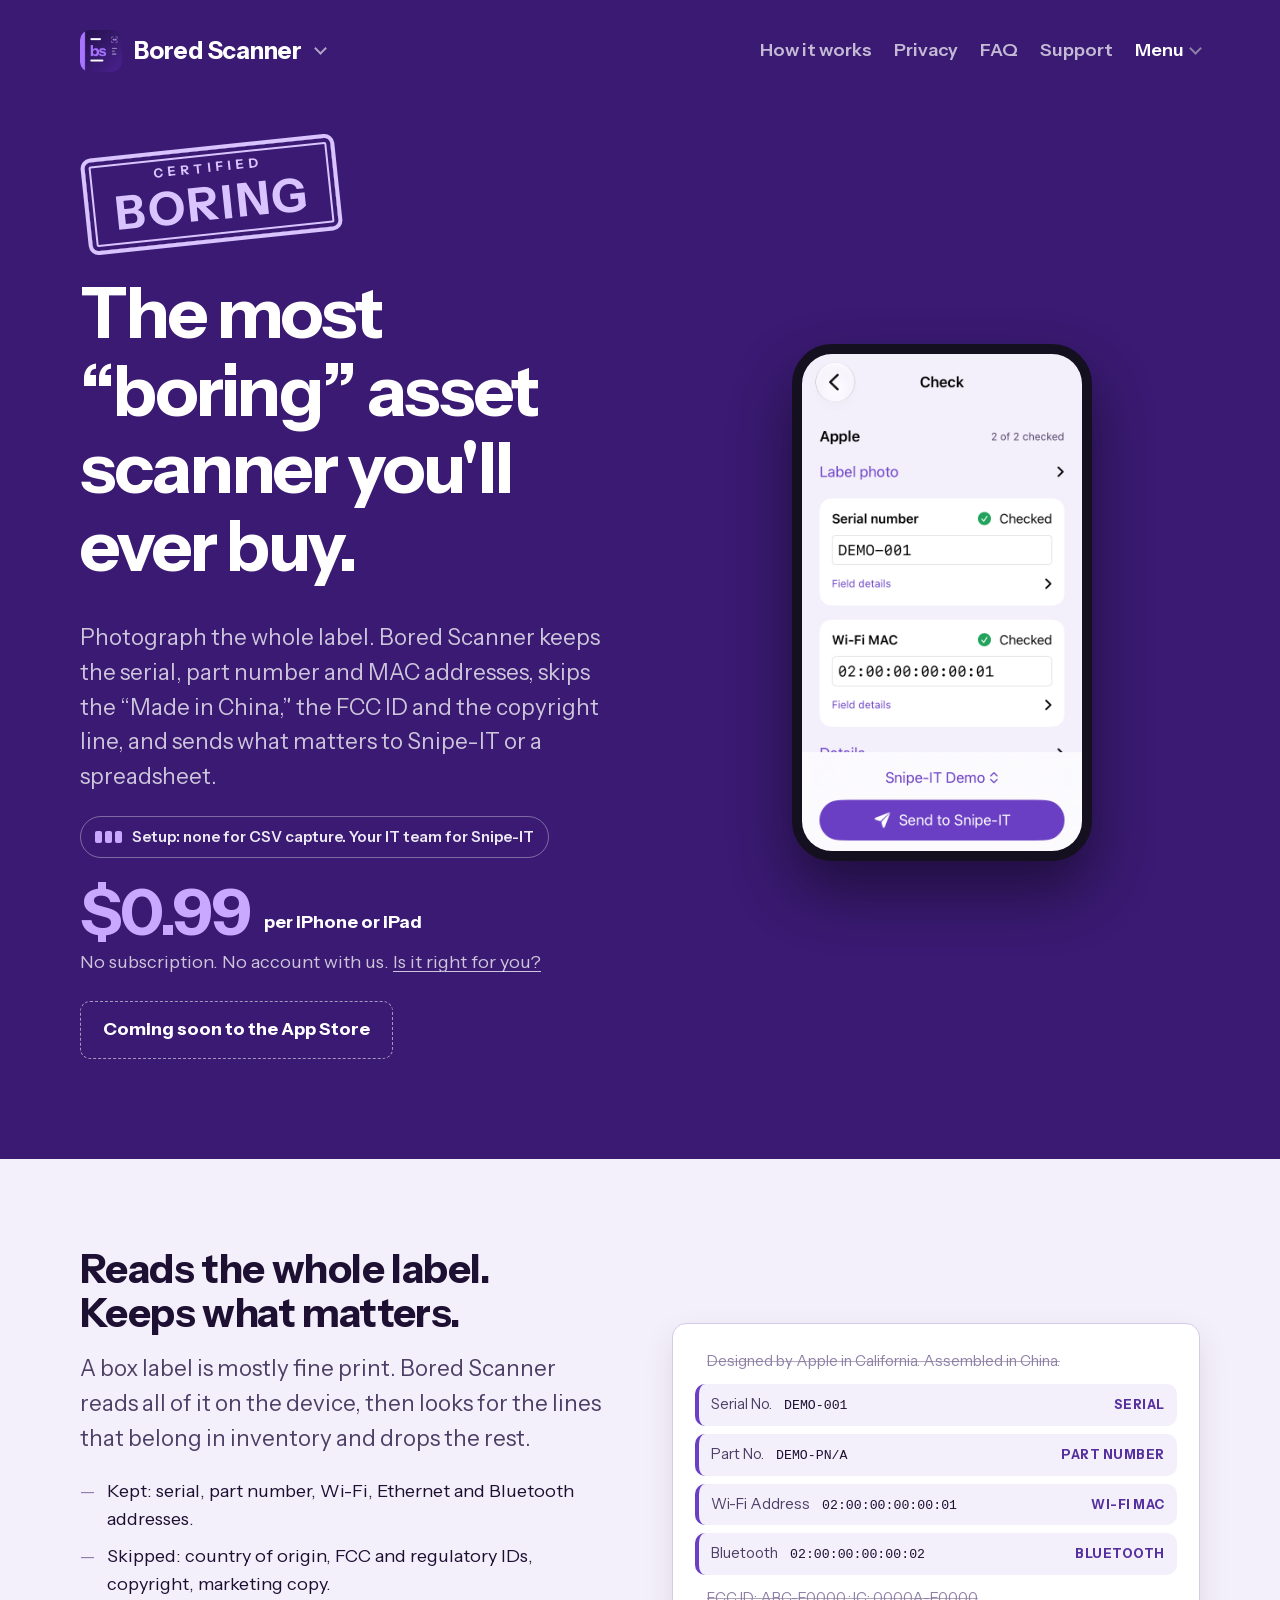
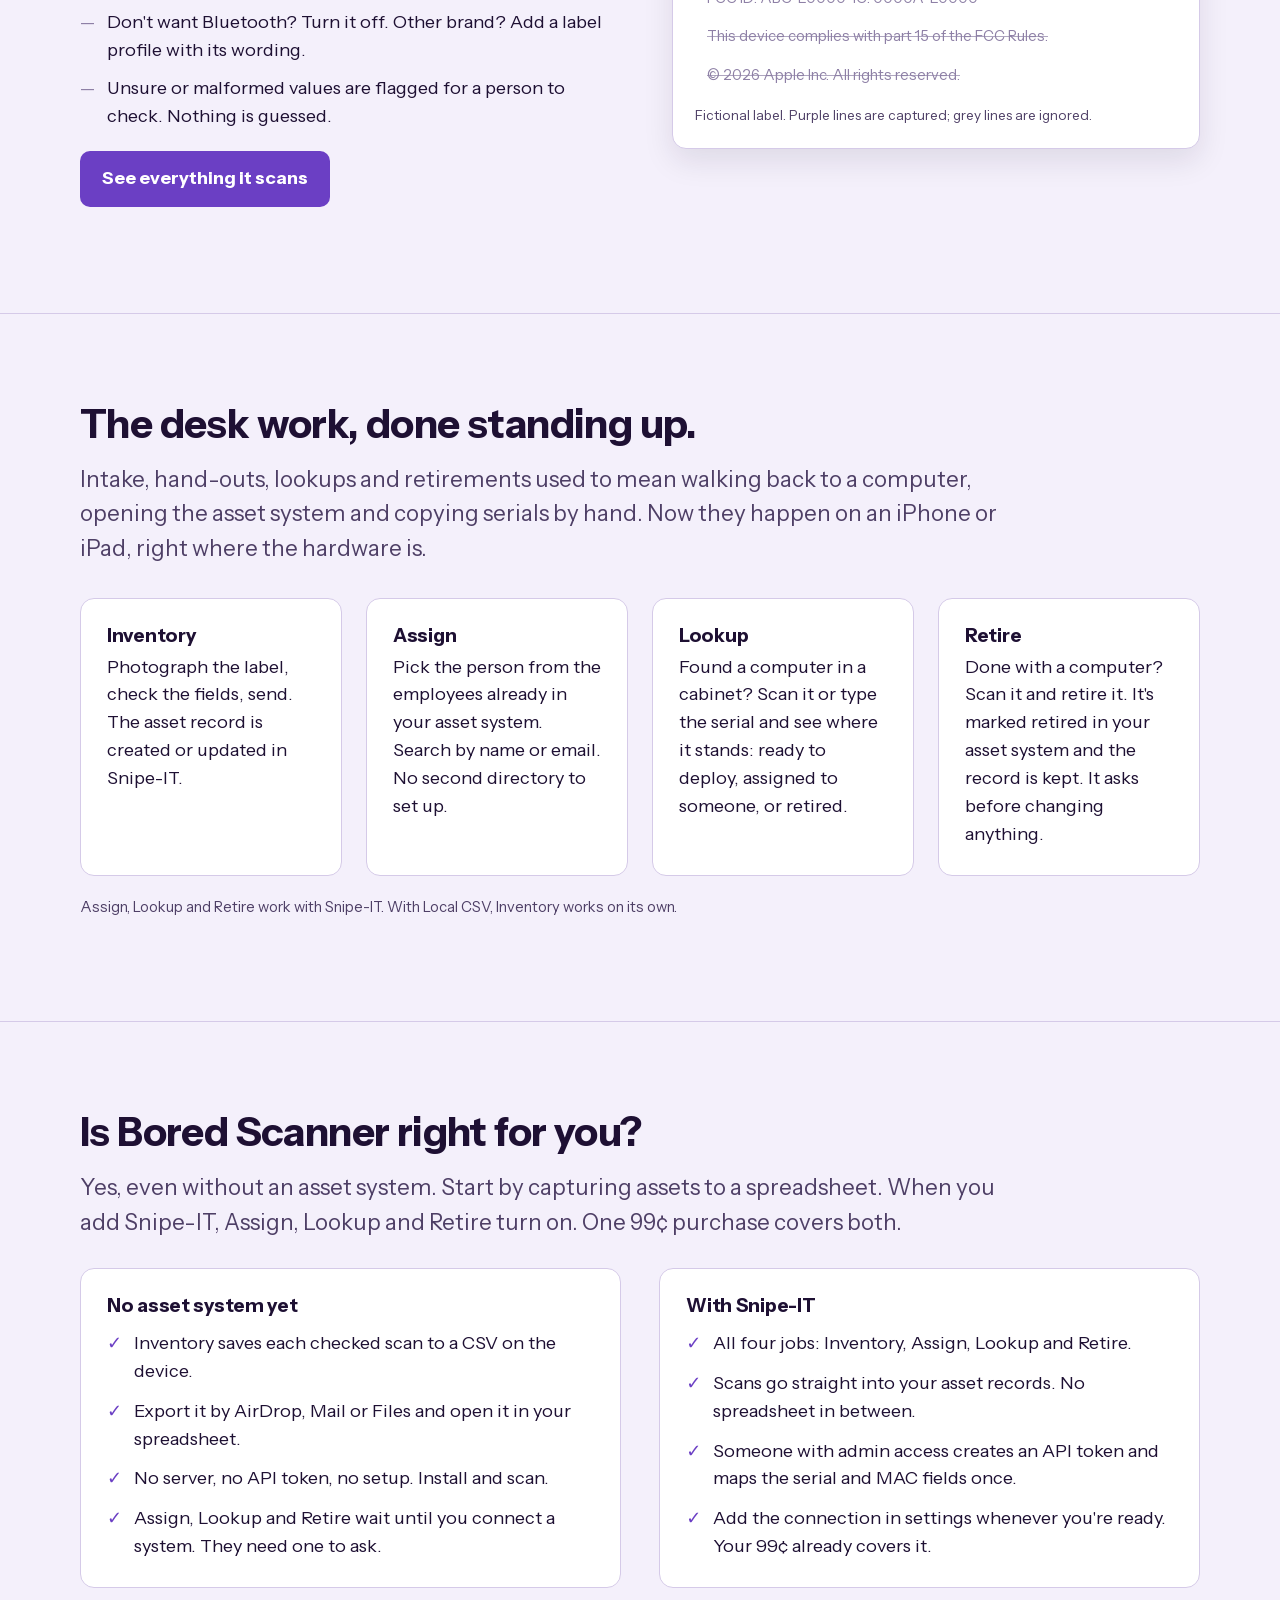
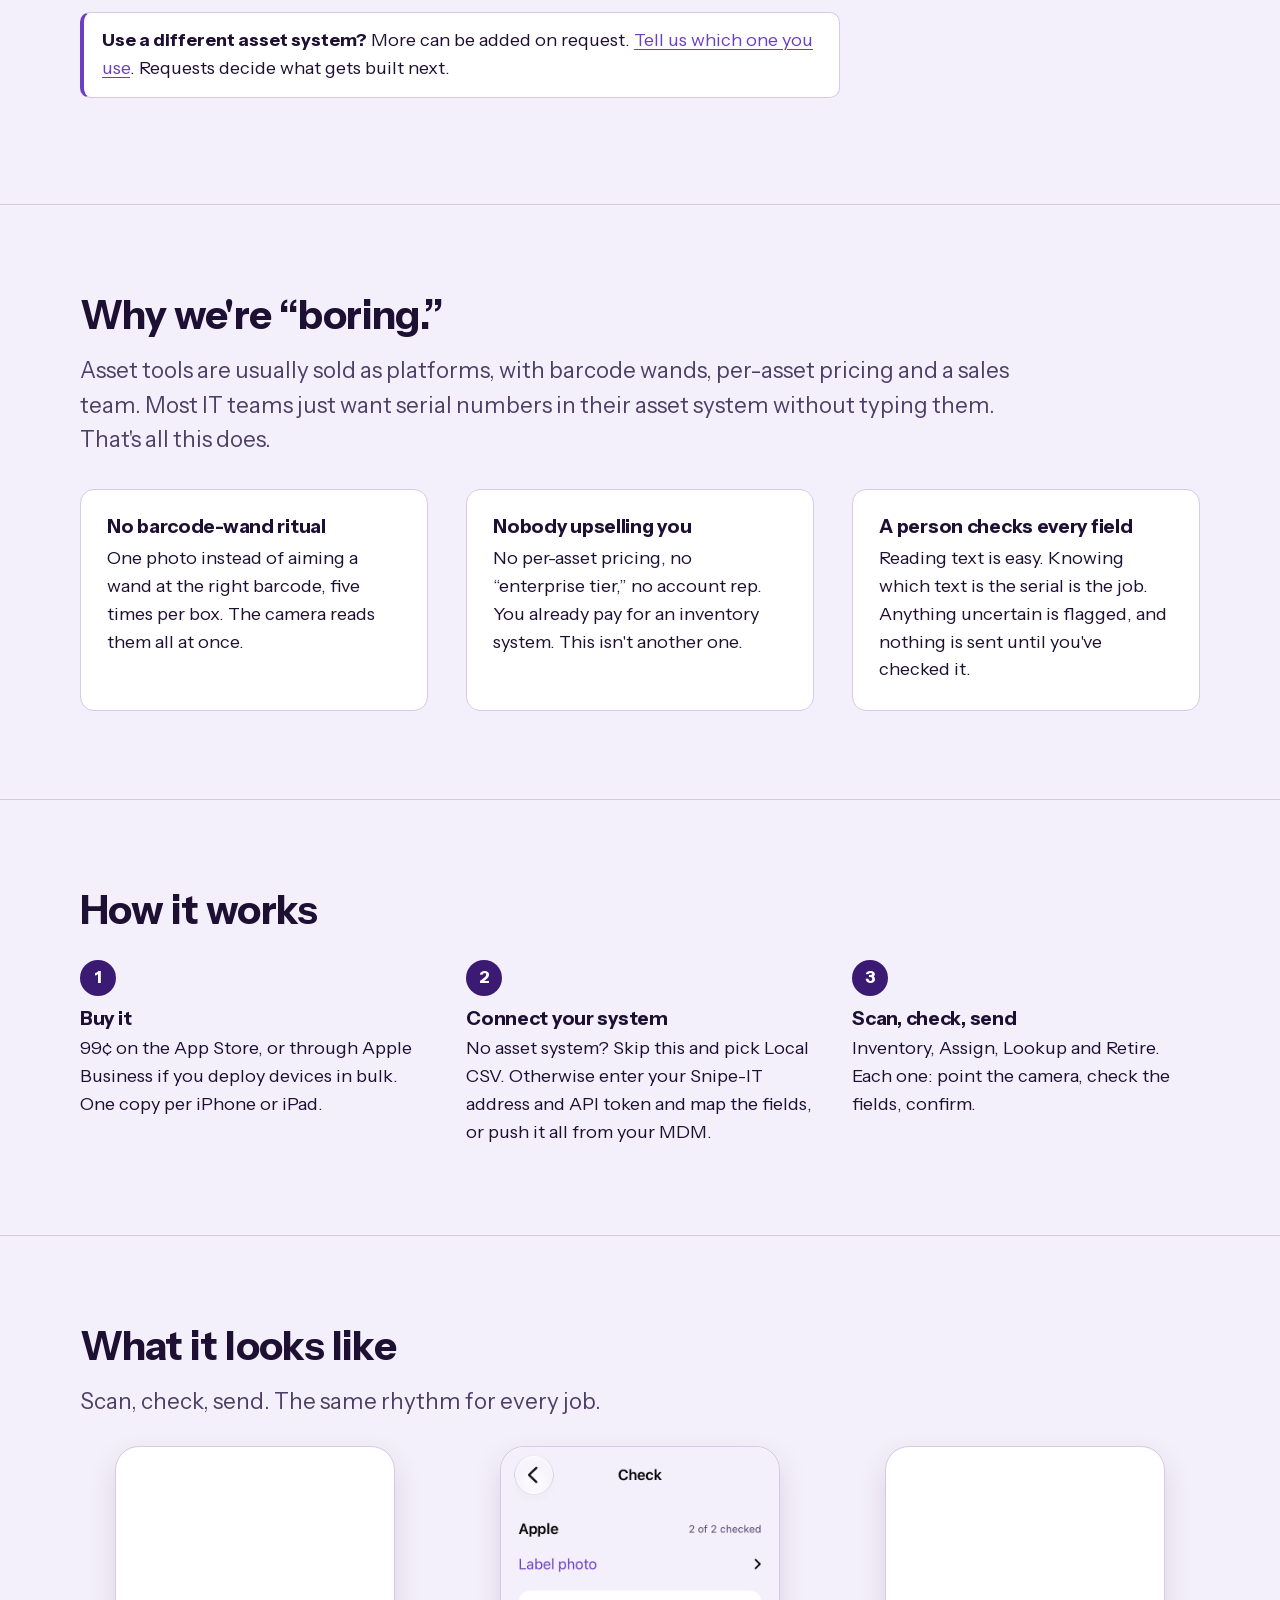
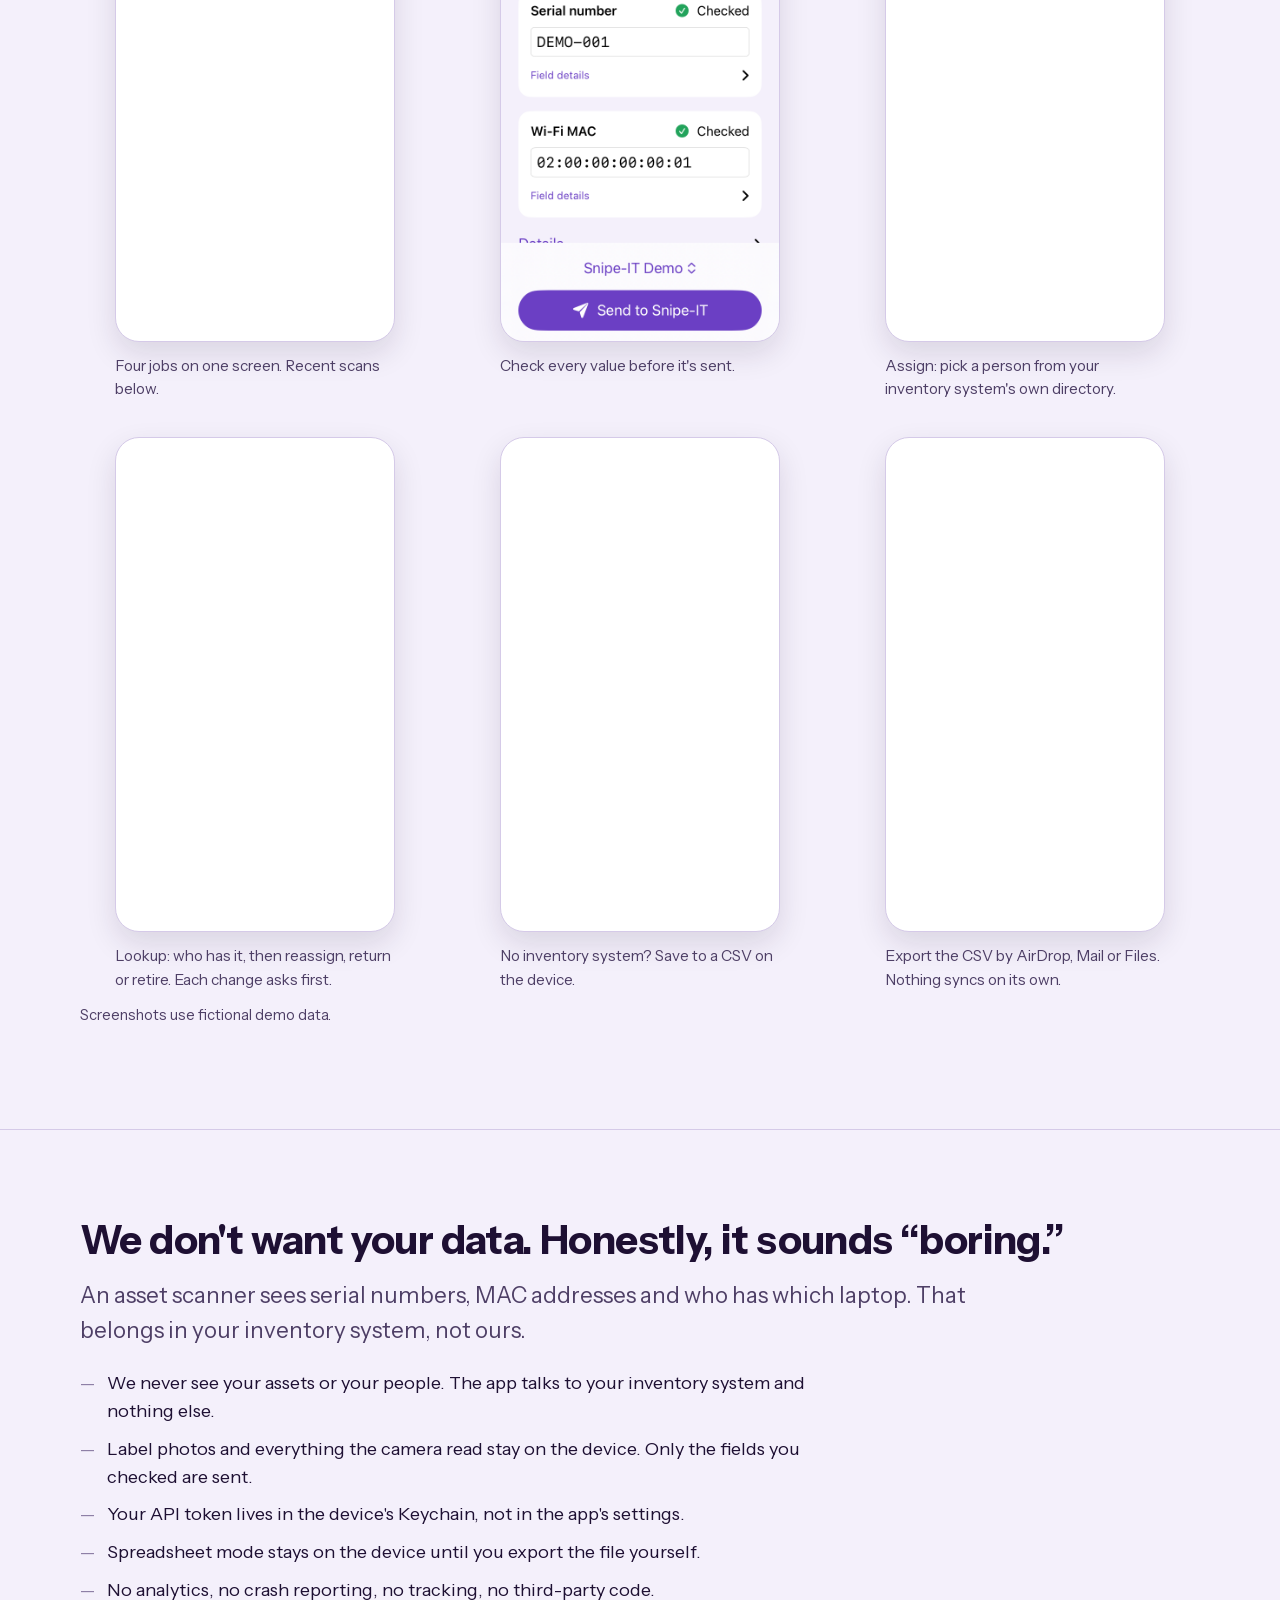
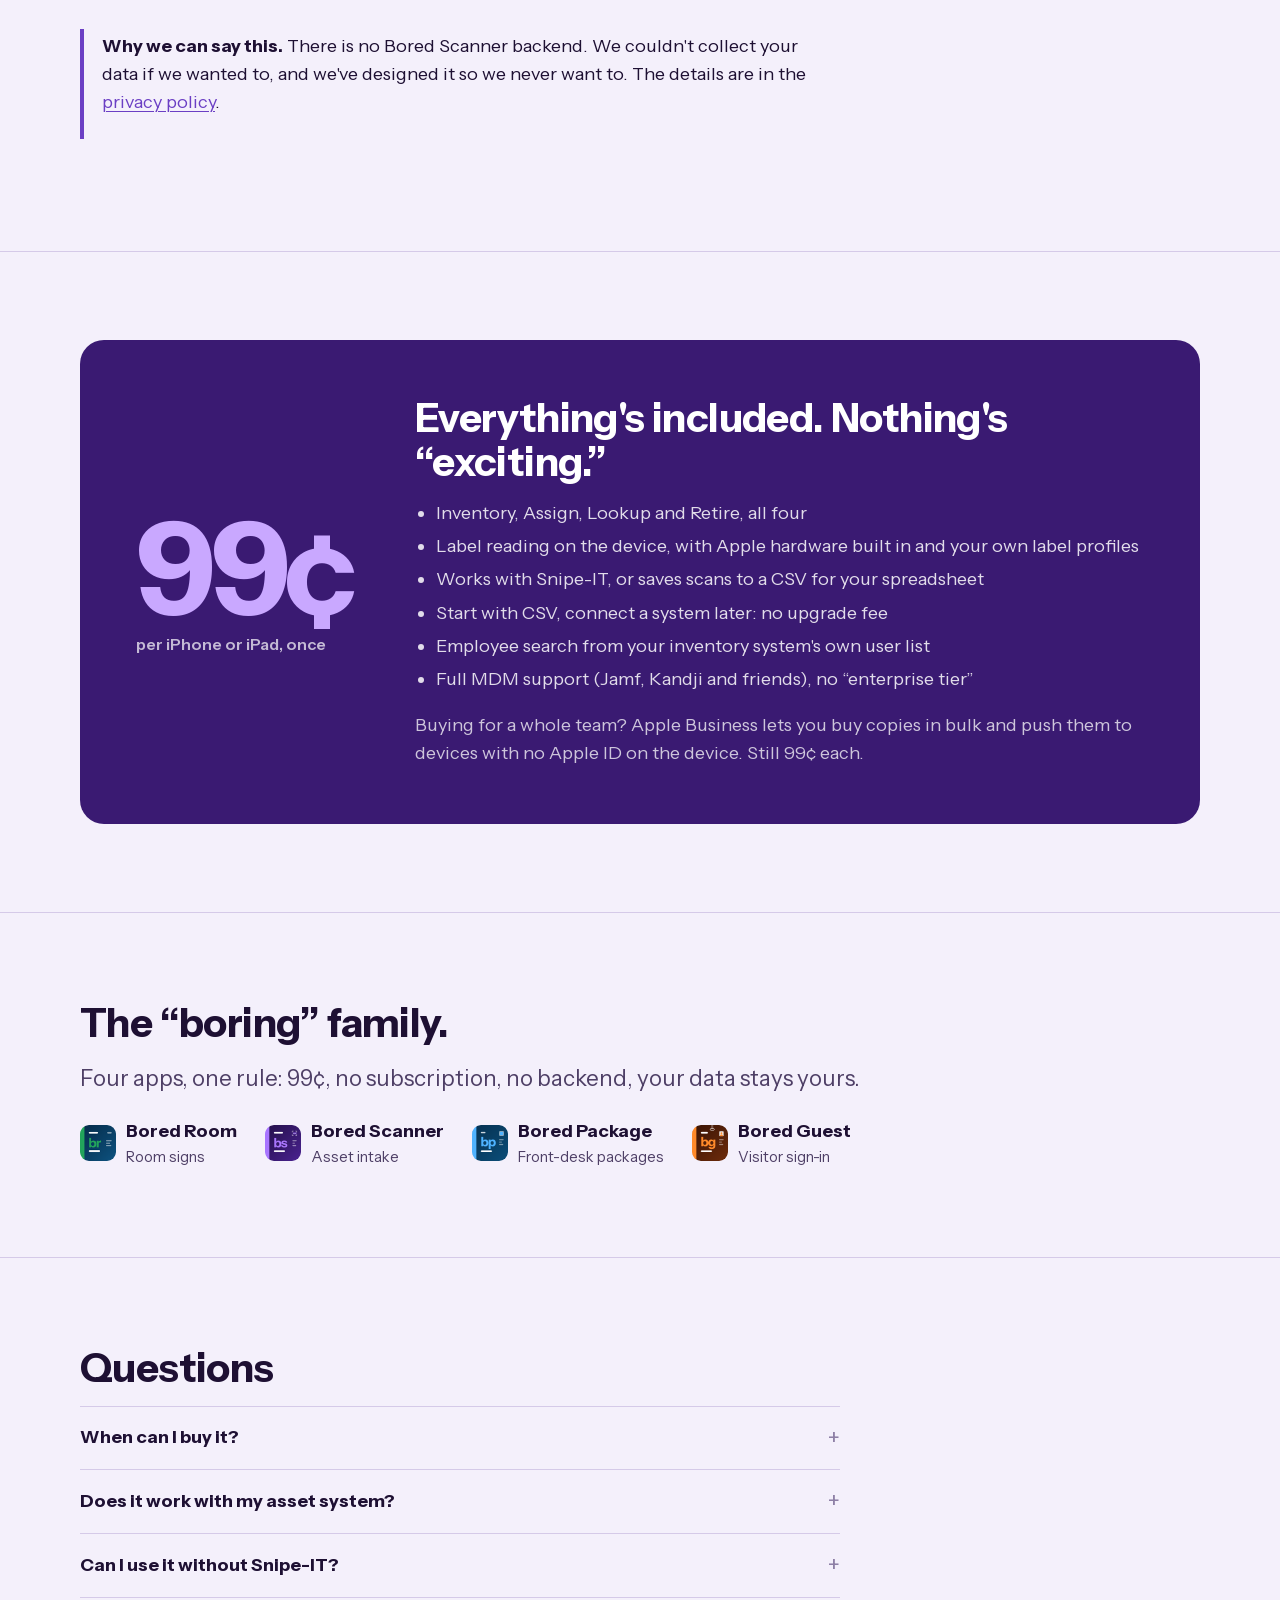
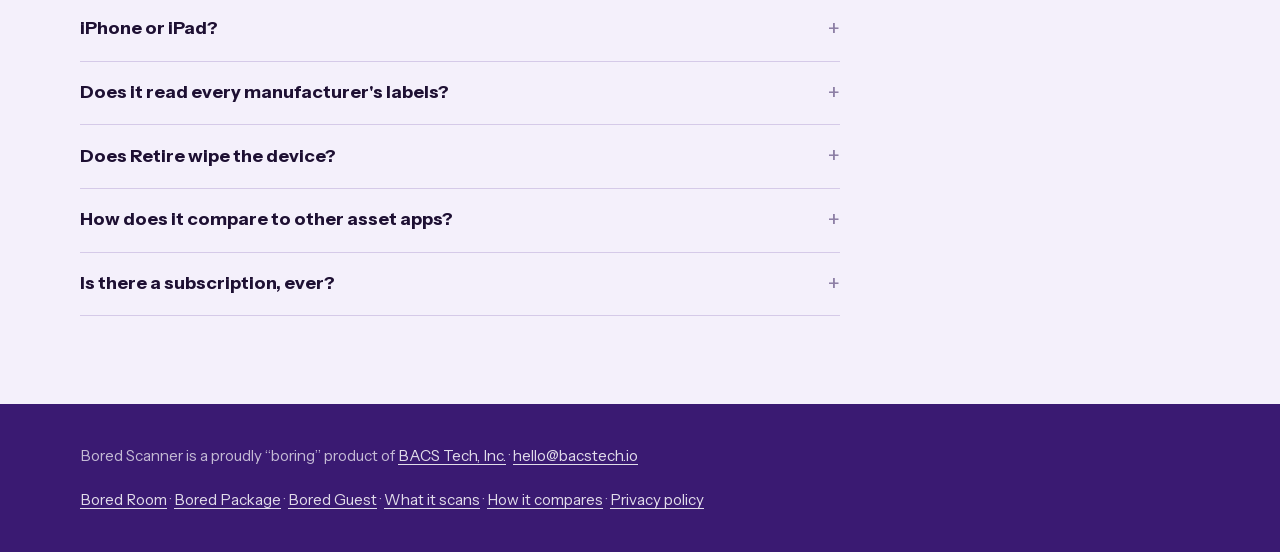
==== commit 5706f862: "Menu: move swatch colours to classes for CSP The menu's colour swatches were inline style attributes" ====
--- a/index.html
+++ b/index.html
@@ -20,7 +20,8 @@
 <meta name="theme-color" content="#3A1A72">
 <link rel="icon" type="image/png" sizes="64x64" href="favicon.png">
 <link rel="apple-touch-icon" href="apple-touch-icon.png">
-<link rel="stylesheet" href="style.css?v=8">
+<link rel="stylesheet" href="style.css?v=9">
+<link rel="stylesheet" href="/menu.css?v=1">
 <script type="application/ld+json">
 {"@context": "https://schema.org", "@graph": [{"@type": "WebSite", "@id": "https://boredscanner.space/#website", "url": "https://boredscanner.space/", "name": "Bored Scanner", "publisher": {"@id": "https://boredscanner.space/#org"}}, {"@type": "Organization", "@id": "https://boredscanner.space/#org", "name": "BACS Tech, Inc.", "url": "https://www.bacstech.io", "logo": "https://boredscanner.space/mark.png"}]}
 </script>
@@ -45,6 +46,10 @@
         <a href="#privacy">Privacy</a>
         <a href="#faq">FAQ</a>
         <a href="https://boredsoftware.space/support/scanner.html">Support</a>
+        <details class="bmenu"><summary>Menu</summary><div class="bmenu-panel"><div class="bmenu-group bmenu-software"><h4><i></i>Bored Software</h4><ul><li><a href="https://boredsoftware.space/">Apps</a></li><li><a href="https://boredsoftware.space/news.html">News</a></li><li><a href="https://boredsoftware.space/support/">Support</a></li><li><a href="https://boredsoftware.space/about.html">About</a></li></ul></div><div class="bmenu-group bmenu-room"><h4><i></i>Bored Room</h4><ul><li><a href="https://boredroom.space/">Home</a></li><li><a href="https://boredroom.space/setup.html">Setup guides</a></li><li><a href="https://boredroom.space/setup-manual.html">By hand / iPhone</a></li><li><a href="https://boredroom.space/setup-configurator.html">Apple Configurator</a></li><li><a href="https://boredroom.space/setup-mdm.html">MDM</a></li><li><a href="https://boredroom.space/setup-service-account.html">Service account</a></li><li><a href="https://boredroom.space/mounting.html">Mounting and power</a></li><li><a href="https://boredroom.space/privacy.html">Privacy</a></li><li><a href="https://boredsoftware.space/support/room.html">Support</a></li></ul></div><div class="bmenu-group bmenu-scanner"><h4><i></i>Bored Scanner</h4><ul><li><a href="https://boredscanner.space/" aria-current="page">Home</a></li><li><a href="https://boredscanner.space/scanning.html">Scanning</a></li><li><a href="https://boredscanner.space/compare.html">Compare</a></li><li><a href="https://boredscanner.space/privacy.html">Privacy</a></li><li><a href="https://boredsoftware.space/support/scanner.html">Support</a></li></ul></div><div class="bmenu-group bmenu-package"><h4><i></i>Bored Package <small>Soon</small></h4><ul><li><a href="https://boredpackage.space/">Home</a></li><li><a href="https://boredsoftware.space/support/package.html">Support</a></li></ul></div><div class="bmenu-group bmenu-guest"><h4><i></i>Bored Guest <small>Soon</small></h4><ul><li><a href="https://boredguest.space/">Home</a></li><li><a href="https://boredsoftware.space/support/guest.html">Support</a></li></ul></div></div></details>
+        
+        
+        
       </nav>
     </div>
   </div>
--- a/style.css
+++ b/style.css
@@ -434,3 +434,11 @@
 .u-block { display: block !important; }
 .u-white { color: #fff !important; }
 .u-inherit { color: inherit !important; }
+
+/* Bored menu swatches: one colour per site. These were inline style attributes; they live here so the
+   Content-Security-Policy can forbid inline styles. */
+.bmenu-software h4 i { background: #3E5A72; }
+.bmenu-room h4 i { background: #1C8C6E; }
+.bmenu-scanner h4 i { background: #6B3FC4; }
+.bmenu-package h4 i { background: #1A6FB8; }
+.bmenu-guest h4 i { background: #C2510F; }
--- a/menu.css
+++ b/menu.css
@@ -0,0 +1,27 @@
+/* Bored menu: every page on every Bored site. Same file in each site repo; no JavaScript. */
+details.bmenu, details.bmenu:last-of-type { position: relative; border: 0 !important; padding: 0 !important; margin: 0 !important; max-width: none !important; background: none !important; }
+details.bmenu > summary { list-style: none; cursor: pointer; display: inline-flex !important; align-items: center; gap: 7px; white-space: nowrap; color: inherit; font: inherit; padding: 0 !important; border: 0 !important; justify-content: flex-start !important; }
+details.bmenu > summary::-webkit-details-marker { display: none; }
+details.bmenu > summary::after { content: "" !important; font-size: 0 !important; width: 7px; height: 7px; border-right: 2px solid currentColor; border-bottom: 2px solid currentColor; transform: translateY(-2px) rotate(45deg); transition: transform .15s; }
+details.bmenu[open] > summary::after { transform: translateY(2px) rotate(-135deg); }
+/* Let the open panel escape headers that clip their contents. */
+.hero:has(.bmenu[open]), header:has(.bmenu[open]), .panel:has(.bmenu[open]) { overflow: visible !important; position: relative; z-index: 1000; }
+.bmenu-panel { position: absolute; right: 0; top: calc(100% + 12px); z-index: 1000; width: min(760px, 92vw); background: #fff; color: #0B2A42; border: 1px solid #BCCBD8; border-radius: 14px; box-shadow: 0 18px 48px rgba(11,42,66,.22); padding: 18px; display: grid; grid-template-columns: repeat(3, minmax(0, 1fr)); gap: 16px 22px; text-align: left; font-size: .95rem; font-weight: 400; letter-spacing: normal; text-transform: none; line-height: 1.3; }
+.bmenu-group h4 { margin: 0 0 6px; font-size: .78rem; font-weight: 700; letter-spacing: .06em; text-transform: uppercase; display: flex; flex-wrap: wrap; align-items: center; gap: 4px 8px; color: #0B2A42; }
+.bmenu-group h4 i { width: 10px; height: 10px; border-radius: 3px; flex: none; }
+.bmenu-group h4 small { font-size: .66rem; font-weight: 600; color: #7D94A8; letter-spacing: .04em; }
+.bmenu-group ul { list-style: none; margin: 0; padding: 0; }
+.bmenu-group li { margin: 0; }
+.bmenu-group li a { display: block; padding: 5px 0; text-decoration: none !important; color: #3E5A72 !important; font-weight: 600; white-space: normal; }
+.bmenu-group li a:hover, .bmenu-group li a[aria-current] { color: #0B2A42 !important; }
+.bmenu-group li a[aria-current]::before { content: "\2022  "; }
+.bmenu-room { grid-row: span 2; }
+@media (max-width: 760px) {
+  nav:has(> details.bmenu[open]) { flex-wrap: wrap; }
+  details.bmenu[open] { flex-basis: 100%; width: 100%; }
+  .bmenu-panel { position: static; margin-top: 12px; width: 100%; box-sizing: border-box; grid-template-columns: repeat(2, minmax(0, 1fr)); }
+  .bmenu-room { grid-row: auto; }
+  .bmenu-group li a { padding: 9px 0; }
+}
+@media (max-width: 420px) { .bmenu-panel { grid-template-columns: minmax(0, 1fr); } }
+@media print { .bmenu { display: none !important; } }
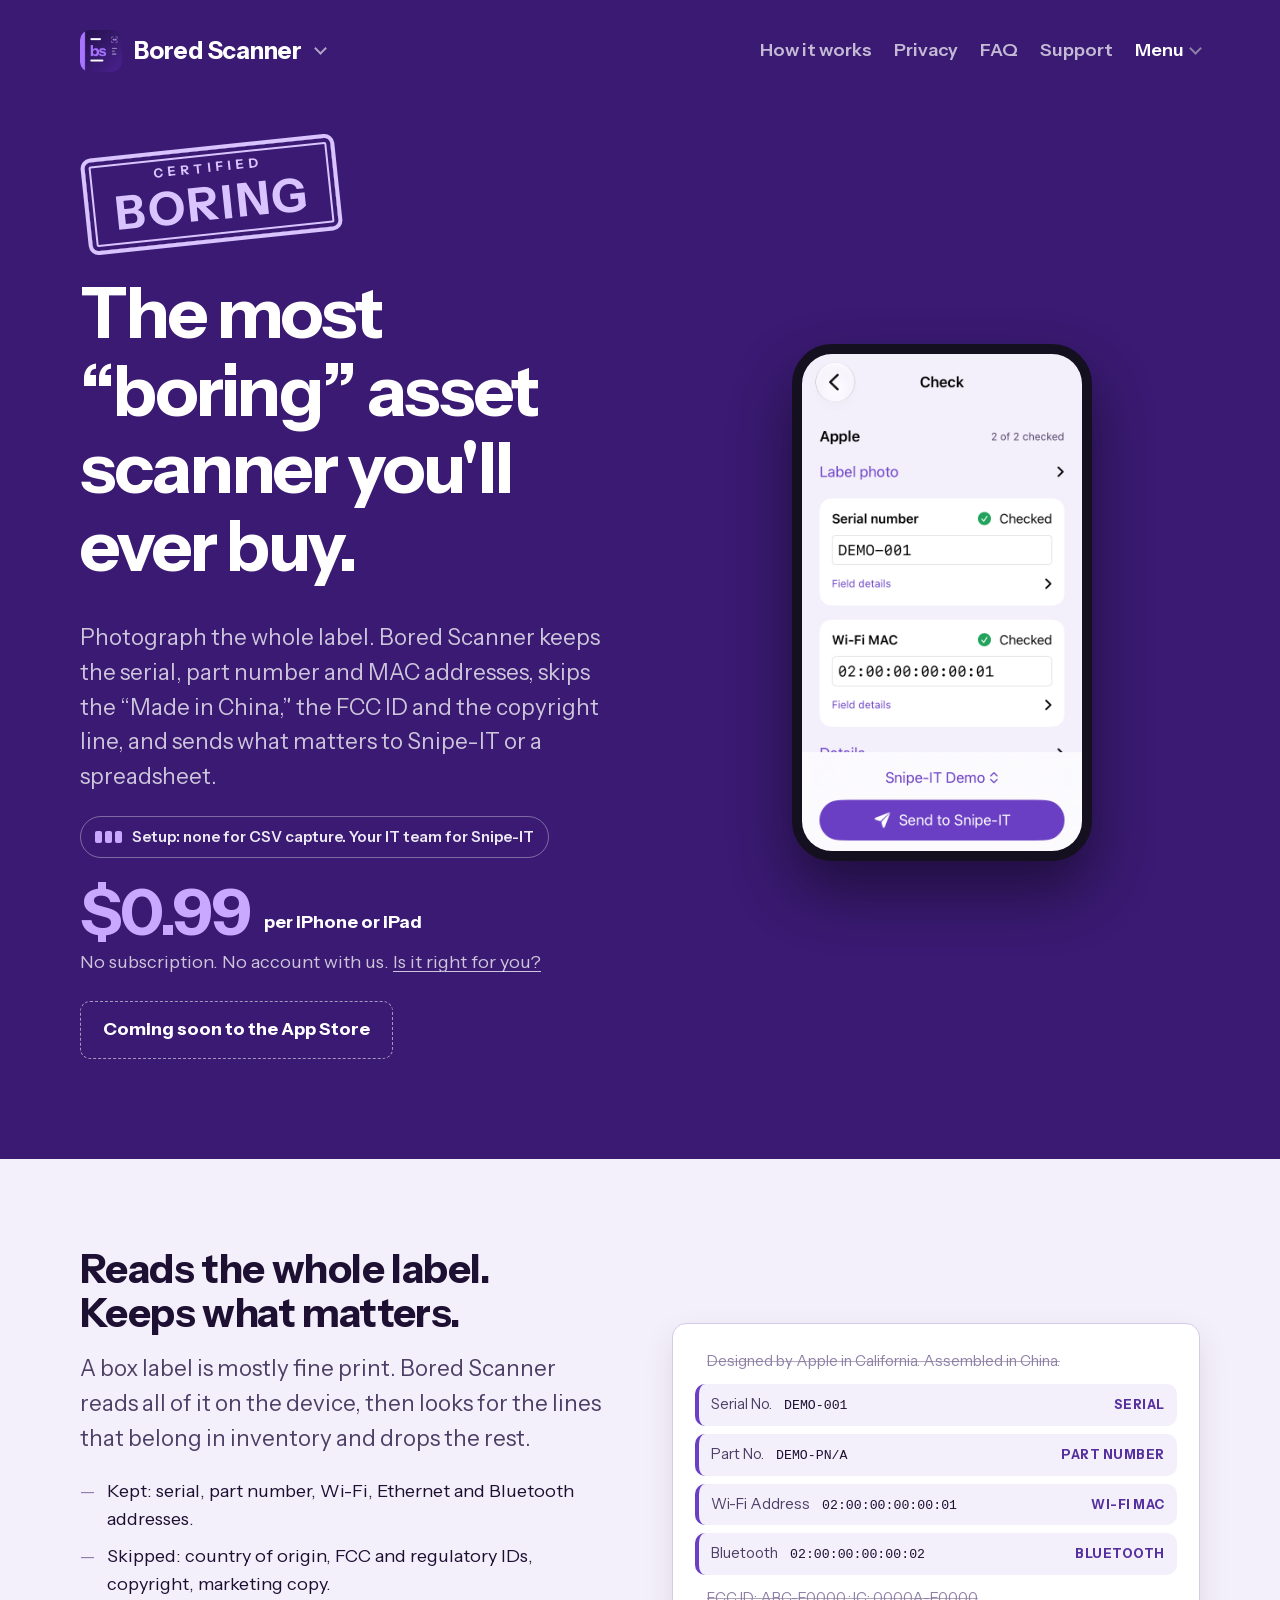
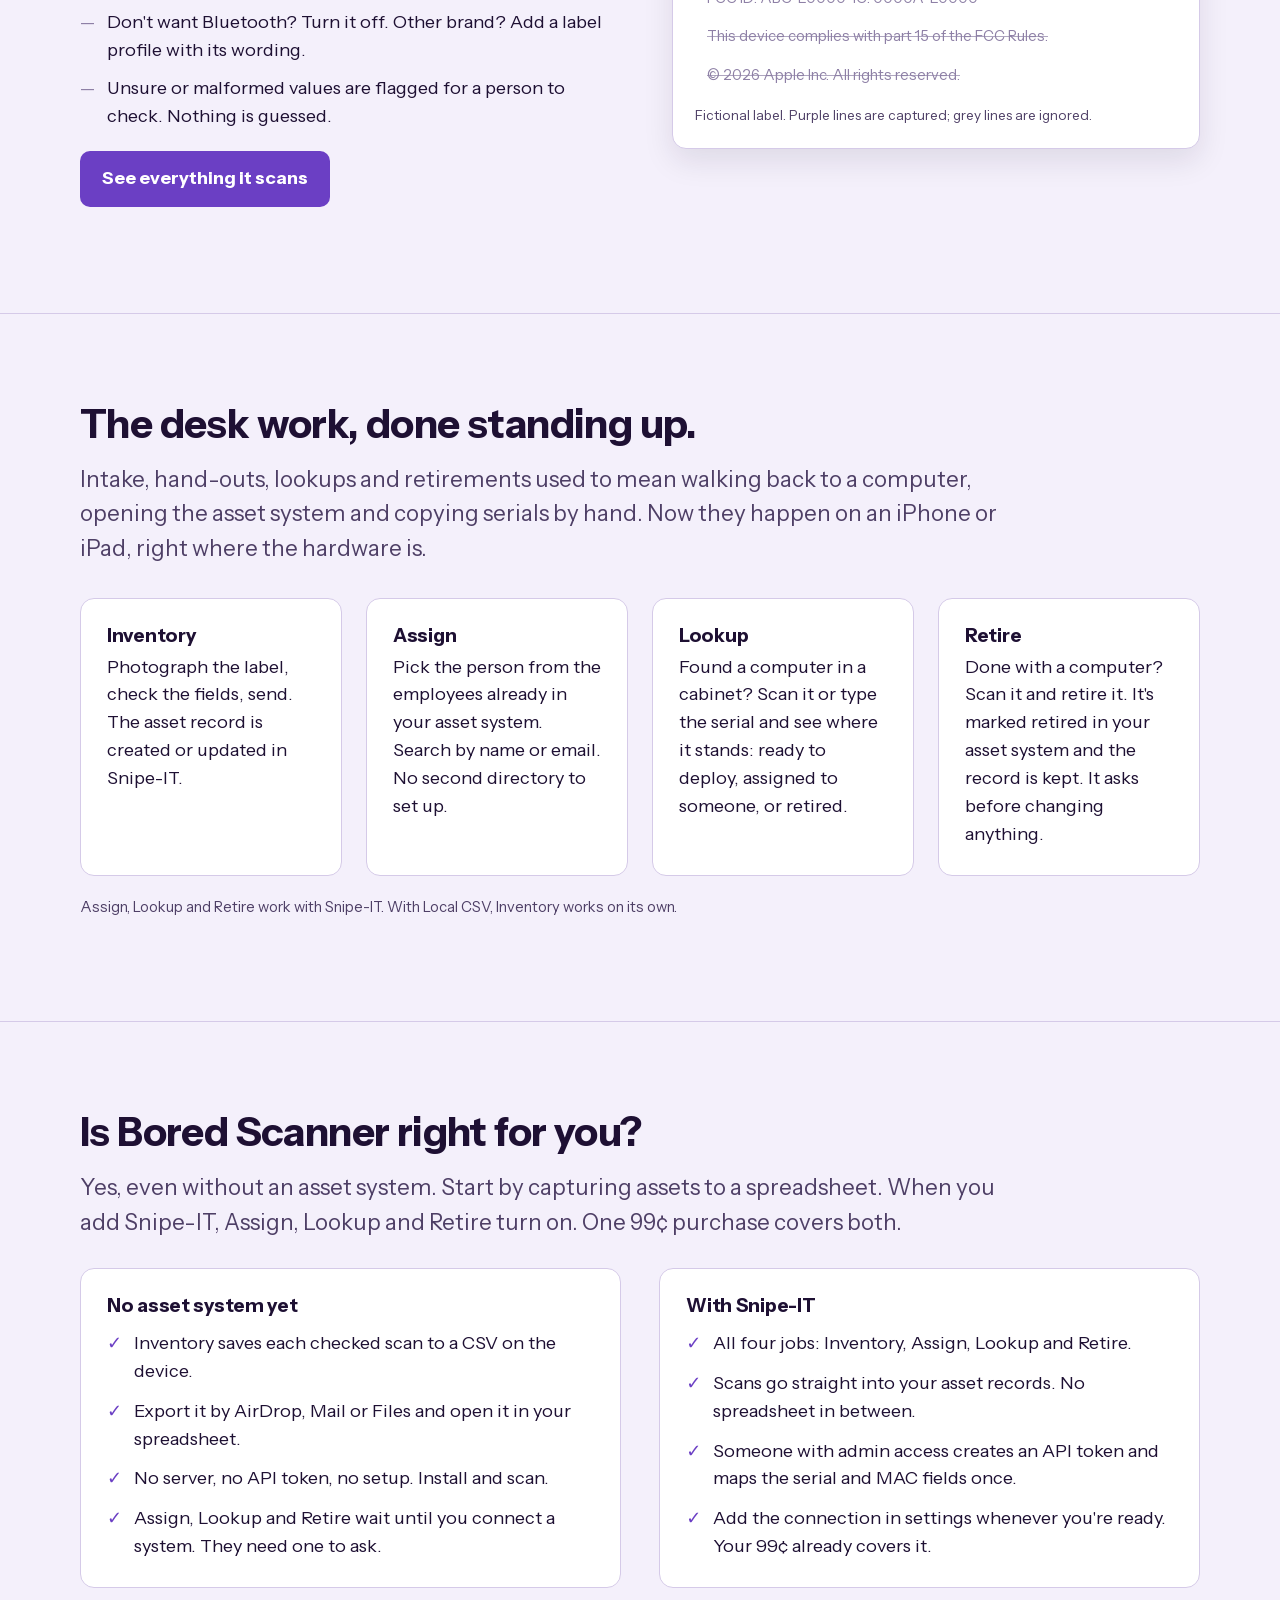
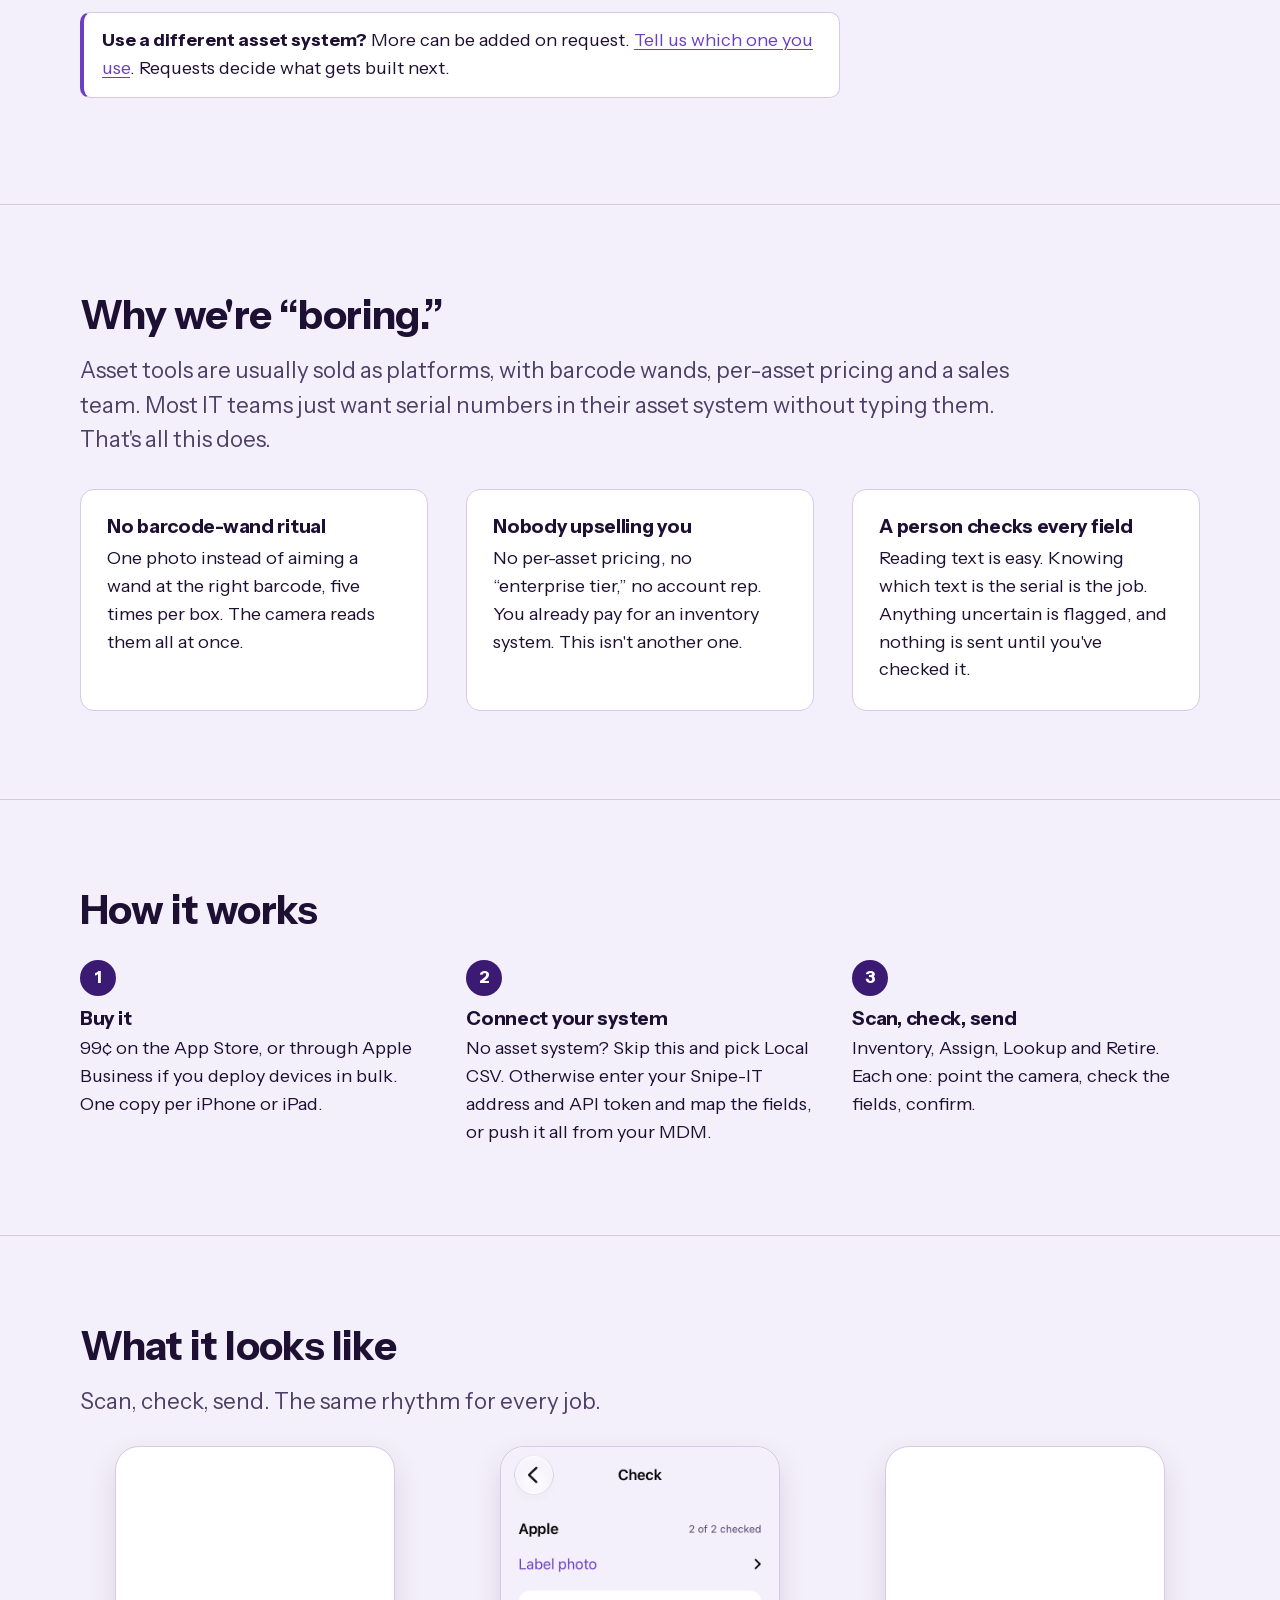
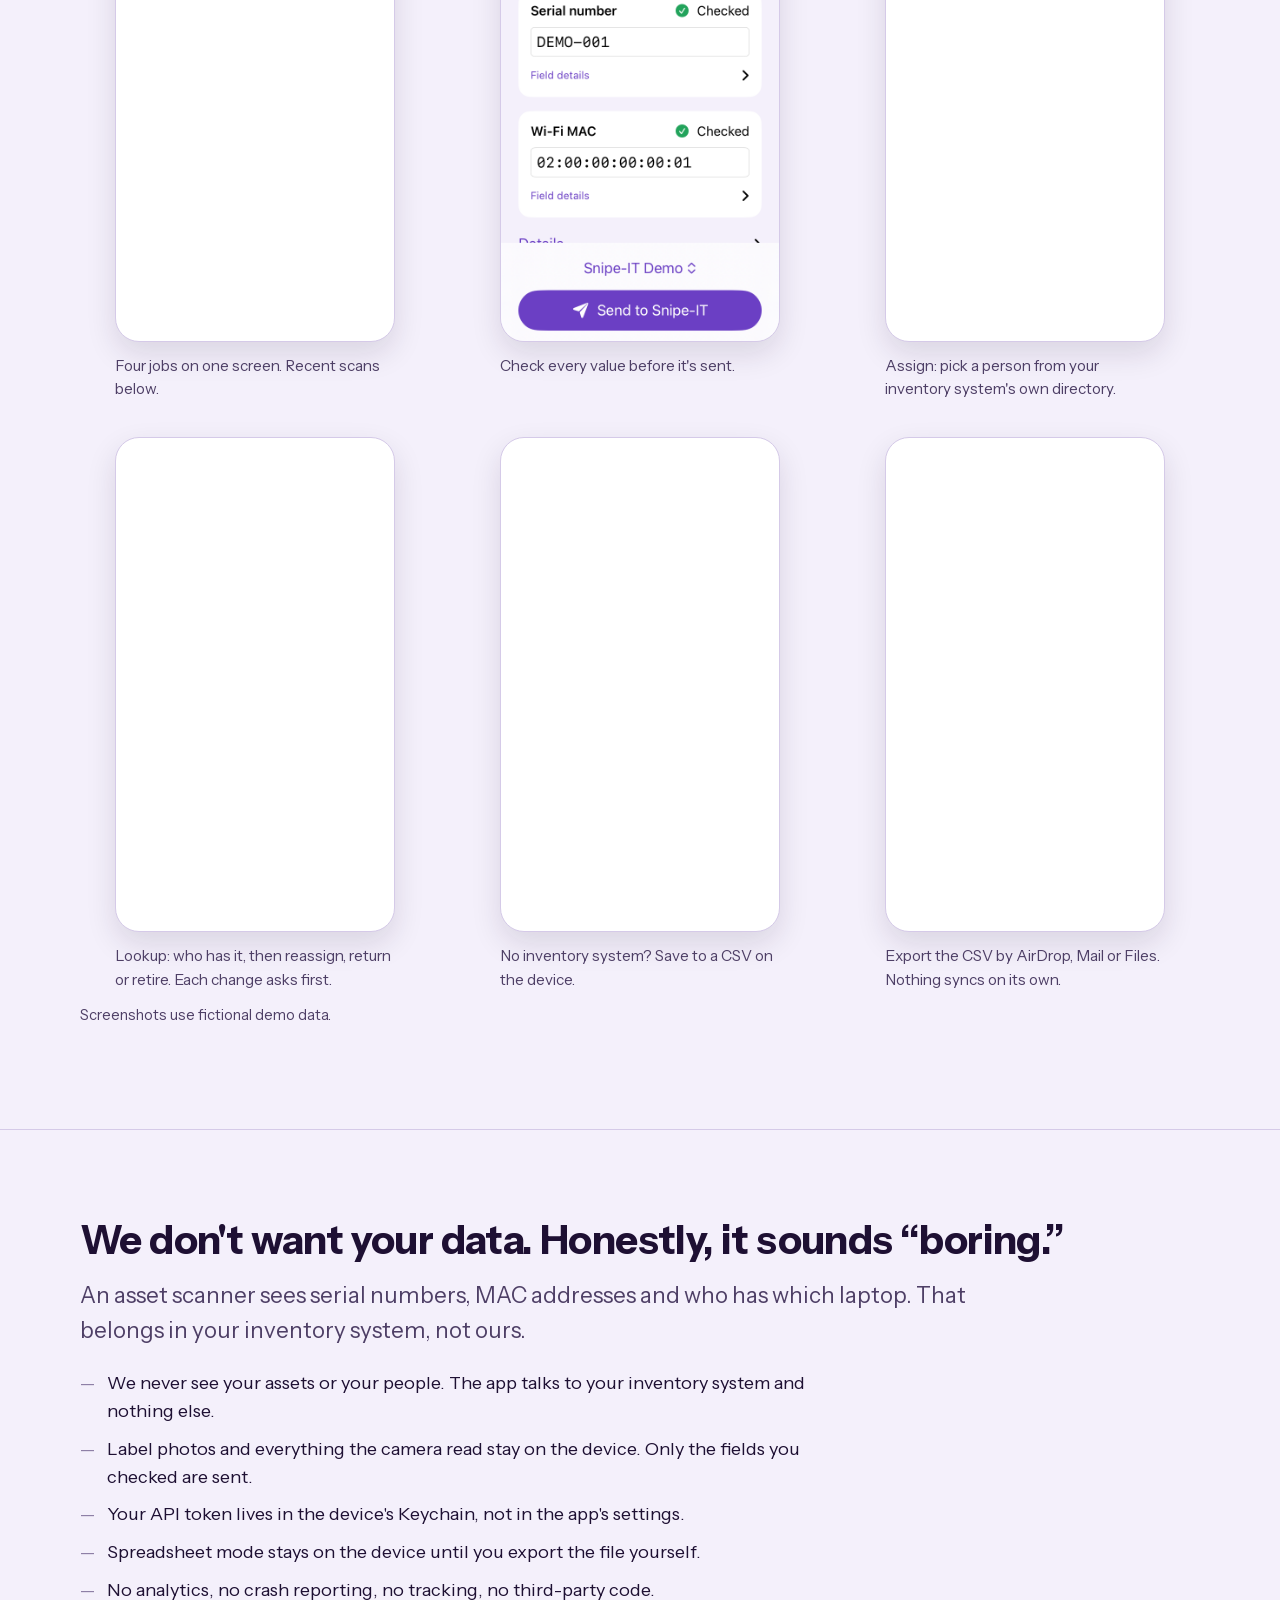
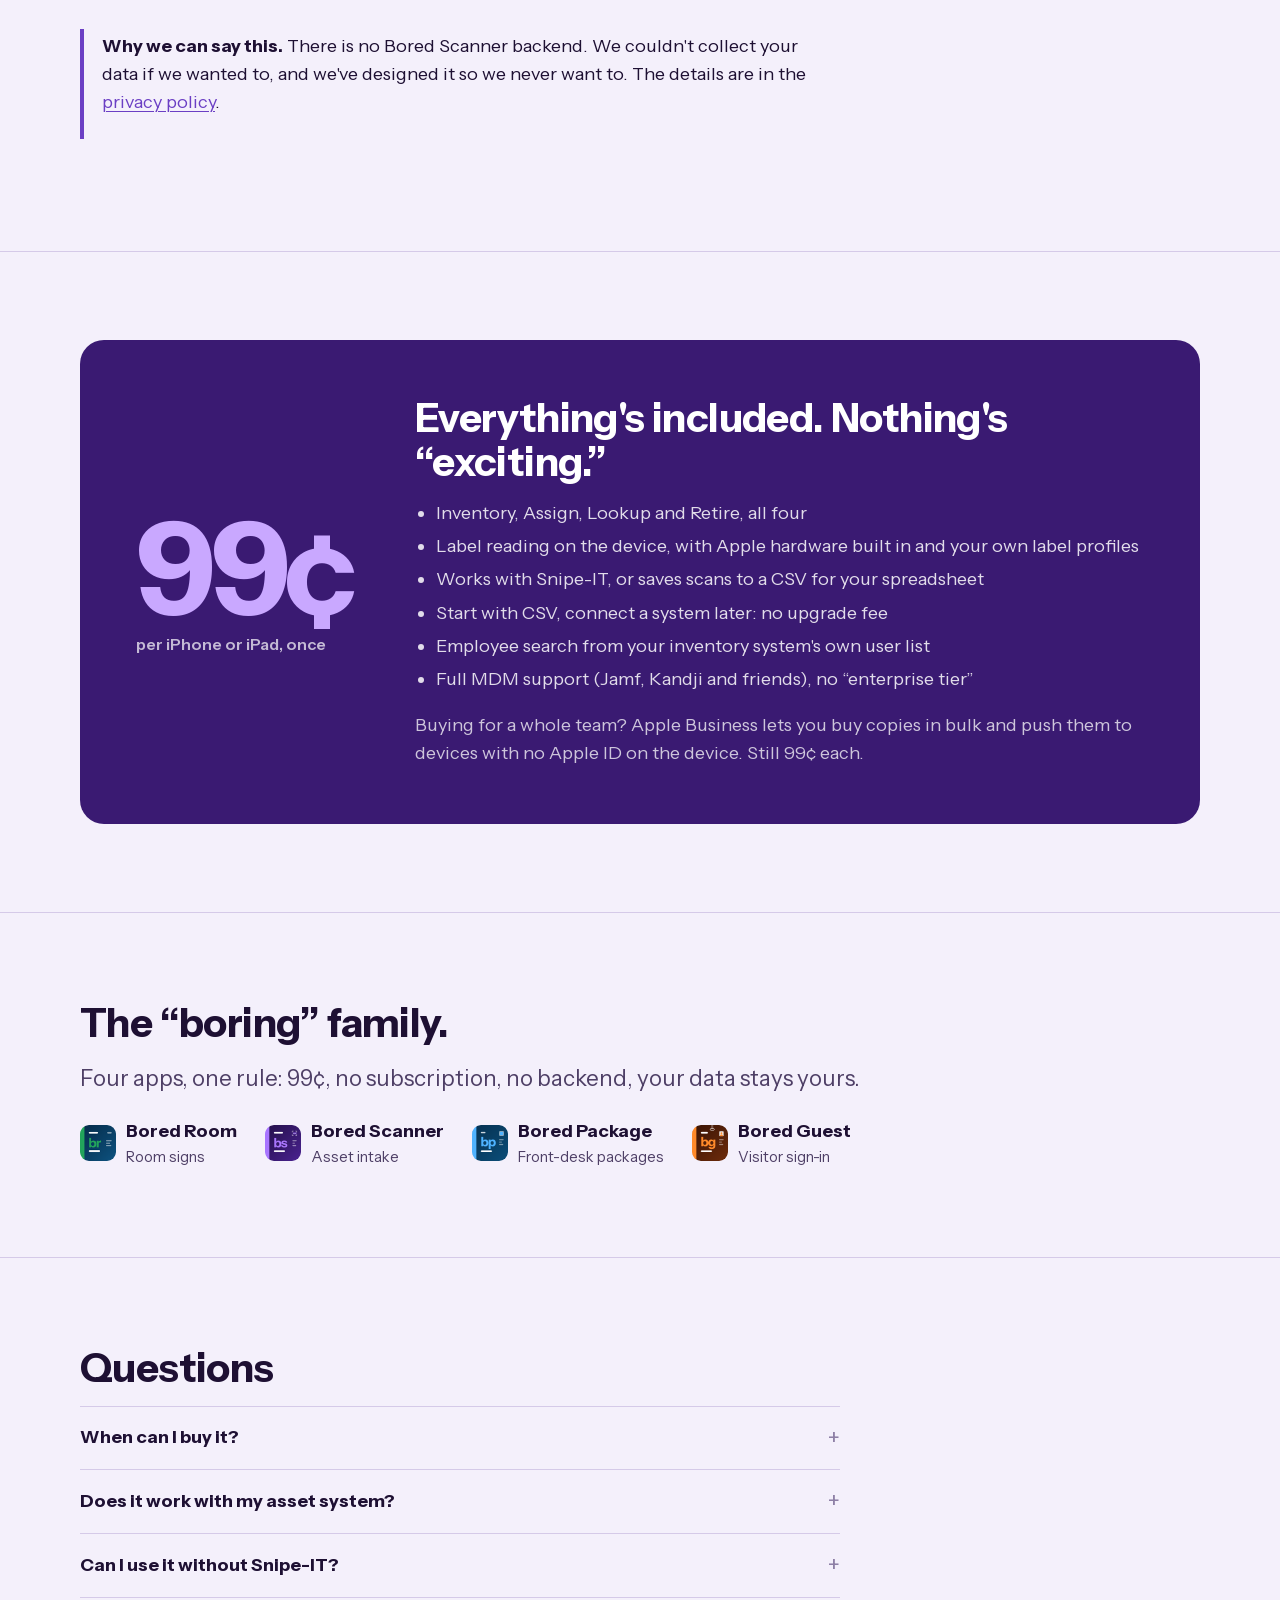
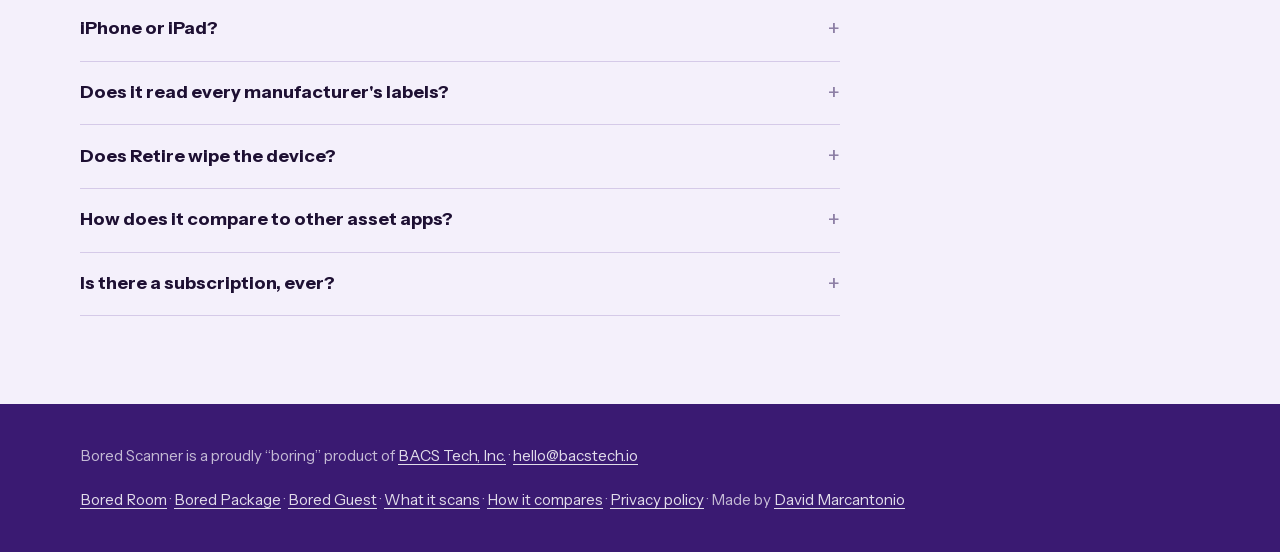
==== commit 01722040: "Link the homepage footer to marcantonio.me Co-Authored-By: Claude Fable 5.2 <noreply@anthropic.com> " ====
--- a/index.html
+++ b/index.html
@@ -303,7 +303,7 @@
 <footer>
   <div class="wrap">
     <div>Bored Scanner is a proudly “boring” product of <a href="https://www.bacstech.io">BACS Tech, Inc.</a> &middot; <a href="mailto:hello@bacstech.io">hello@bacstech.io</a></div>
-    <div><a href="https://boredroom.space">Bored Room</a> &middot; <a href="https://boredpackage.space">Bored Package</a> &middot; <a href="https://boredguest.space">Bored Guest</a> &middot; <a href="scanning.html">What it scans</a> &middot; <a href="compare.html">How it compares</a> &middot; <a href="privacy.html">Privacy policy</a></div>
+    <div><a href="https://boredroom.space">Bored Room</a> &middot; <a href="https://boredpackage.space">Bored Package</a> &middot; <a href="https://boredguest.space">Bored Guest</a> &middot; <a href="scanning.html">What it scans</a> &middot; <a href="compare.html">How it compares</a> &middot; <a href="privacy.html">Privacy policy</a> &middot; Made by <a href="https://marcantonio.me">David Marcantonio</a></div>
   </div>
 </footer>
 
